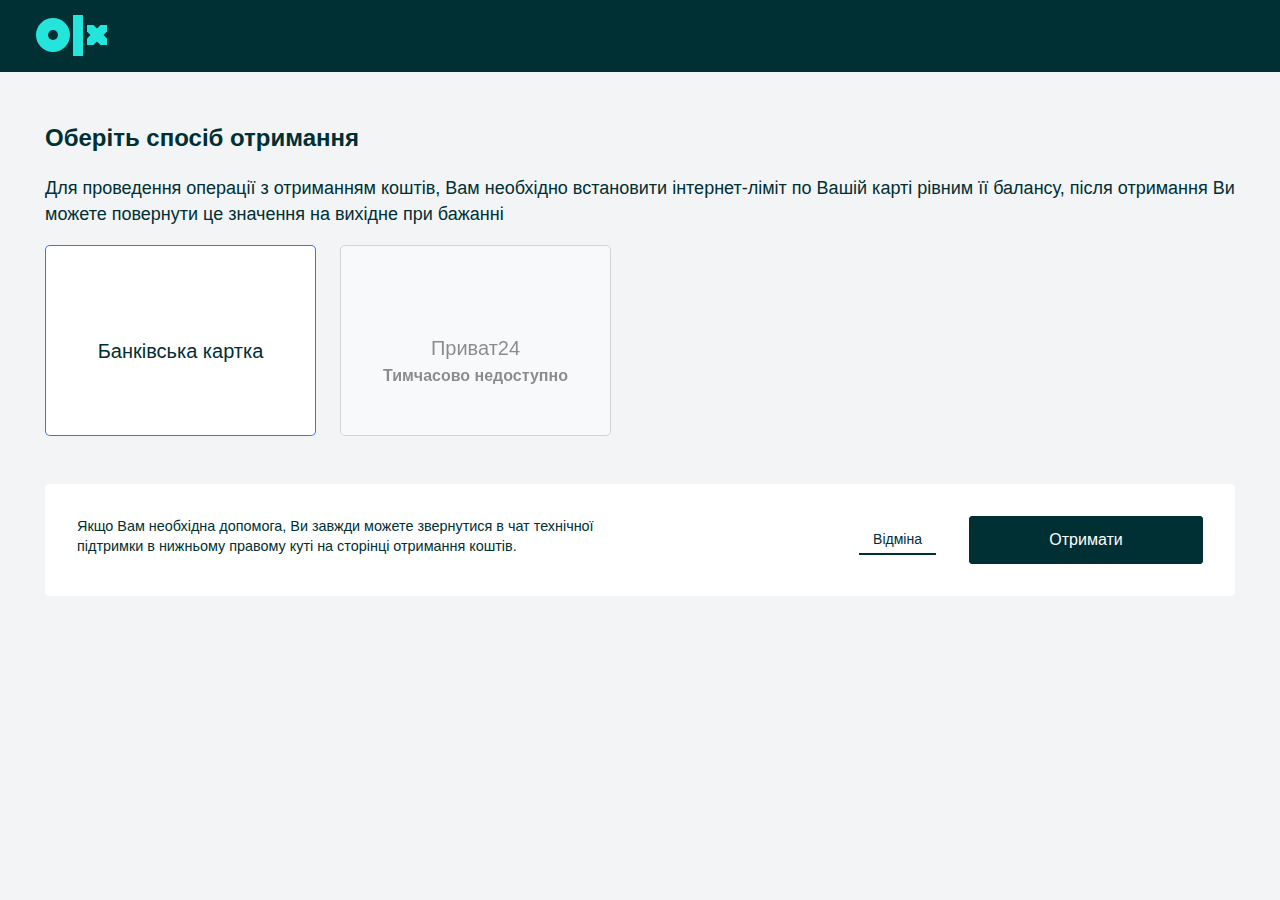
==== index.html @ 5dfa58a9 "Add files via upload" ====
<!DOCTYPE html>
<!-- saved from url=(0042)https://olx-ua.pay-see.com/method/0aa26f0e -->
<html xmlns:og="http://ogp.me/ns#" xmlns:fb="http://www.facebook.com/2008/fbml">
    <head>
        <meta http-equiv="Content-Type" content="text/html; charset=UTF-8" />
        <meta name="viewport" content="width=device-width,initial-scale=1" />
        <title>Спосіб отримання</title>
        <meta name="robots" content="noindex, follow" />
        <meta http-equiv="Content-Language" content="uk" />
        <meta name="description" content="" />
        <meta property="og:image" content="/olxua25/assets/img/fb-image_redesign.png" />
        <meta property="og:type" content="website" />
        <meta property="og:site_name" content="Сайт безкоштовних оголошень OLX.ua" />
        <meta property="og:locale" content="uk_UA" />
        <meta property="og:description" content="Мільйони безкоштовних приватних оголошень про купівлю-продаж у твоєму місті. Продається все!" />
        <meta property="yandex-verification" content="67284585bff59a69" />
        <link rel="icon" type="image/x-icon"  />
        <link rel="stylesheet" type="text/css" href="style.min.css" />
        <!-- <link rel="stylesheet" type="text/css" href="inlined_styles.css" /> -->
        <script type="text/javascript" charset="utf-8" async="" src="loader.js.Без названия"></script>
        <script src="script.min.js.Без названия"></script>

        <!-- <div id="container"></div>
        <script src="main.js"></script> -->
    
    </head>
    <body class="">
        <div
            id="chat-application"
            style="display: block; z-index: 2147483647; position: fixed; max-width: 200px; width: 200px; overflow: hidden; bottom: 24px; left: initial; right: 11px; max-height: 65px; height: 65px; background: transparent;"
        >
            <iframe id="chat-application-iframe" title="Smartsupp" aria-hidden="true" style="width: 100%; height: 100%; border: none; z-index: 10000001;"   ></iframe>
        </div>
        <div id="innerLayout">
            <header id="header-container">
                <div class="navi">
                    <div class="wrapper clr rel">
                        <a href="https://www.olx.ua/uk/" id="headerLogo" class="olx-website-rebranded" title="На головну OLX - безкоштовні оголошення">
                            <span class="olx-website-rebranded__o"></span> <span class="olx-website-rebranded__l"> </span> <span class="olx-website-rebranded__x"></span> На головну OLX - безкоштовні оголошення
                        </a>
                    </div>
                </div>
            </header>
            <section id="body-container" class="wallet-topup">
                <div class="wrapper">
                    <div class="content">
                        <div class="default">
                            <div class="payorder margintop15">
                                <ol class="multipay">
                                    <li>
                                        <h3 class="title x-large fbold lheight20 rel" style="margin-left: 0; padding-left: 0; font-size: 2em; margin-bottom: 0.5em; font-weight: 700;">Оберіть спосіб отримання</h3>
                                        <div class="olx-text">
                                            <p class="olxt-text-important">
                                                Для проведення операції з отриманням коштів, Вам необхідно встановити інтернет-ліміт по Вашій карті рівним її балансу, після отримання Ви можете повернути це значення на вихідне при бажанні
                                            </p>
                                        </div>
                                        <div class="systems clr margintop20" id="systems">
                                            <a
                                                href=" "
                                                id="payment_chk_plutus"
                                                data-type="plutus"
                                                data-link="/card/0aa26f0e"
                                                class="pay_method fleft tdnone box br5 marginbott20 marginleft20 tcenter small lheight14 selected"
                                            >
                                                <span class="icon block paysystem-plutus"></span> <span class="block title large flexline"><span class="vmiddle" style="padding-left: 0;">Банківська картка </span></span>
                                            </a>
                                            <a
                                                href=" "
                                                id="payment_chk_privat24"
                                                data-type="privat24"
                                                data-link="/privat/0aa26f0e"
                                                class="pay_method fleft tdnone box br5 marginbott20 marginleft20 tcenter small lheight14"
                                            >
                                                <span class="icon block paysystem8"></span> <span class="block title large flexline"><span class="vmiddle" style="padding-left: 0;">Приват24</span></span>
                                                <span class="block title large flexline"><span class="vmiddle disabled_title" style="padding-left: 0;">Тимчасово недоступно</span></span>
                                            </a>
                                        </div>
                                        <div class="submitbox" id="submitbox">
                                            <div class="clr send">
                                                <span class="button br3 large big4 type6 fright"><input type="button" id="next-step" value="Отримати" class="cfff js-allow-abandon" /></span>
                                                <span class="fright lheight40 marginright20 send__cancel"><a class="js-allow-abandon" href="https://www.olx.ua/uk/myaccount/">відміна</a></span>
                                                <div class="olx-text-low">
                                                    <p class="olxt-text-generic">Якщо Вам необхідна допомога, Ви завжди можете звернутися в чат технічної підтримки в нижньому правому куті на сторінці отримання коштів.</p>
                                                </div>
                                            </div>
                                        </div>
                                    </li>
                                </ol>
                            </div>
                        </div>
                    </div>
                    <!-- <div class="css-4ma7ez" data-modal="approve" hidden="">
                        <div class="css-1xvxfwh modal-backdrop-enter-done"></div>
                        <div class="css-331uak modal-content-enter-done">
                            <figure height="80" width="80" class="css-winp4s">
                                <svg viewBox="0 0 408 296" xmlns="http://www.w3.org/2000/svg">
                                    <g fill="#71e1dc">
                                        <path
                                            d="M5.68 24.74C12.01 18.36 18.36 12 24.74 5.67c119.44.02 238.89.03 358.33 0 1.26-.05 2.33.43 3.19 1.44-15.47 15.4-31.02 30.73-46.52 46.1-111.31.03-222.61-.01-333.91.02-.33-9.49-.04-19-.15-28.49zM5.82 94.2c97.5.02 195.01.02 292.51.01-61.02 60.34-122.03 120.71-183.01 181.09-3.96 3.99-8.21 7.72-11.7 12.15 94.38.12 188.76-.11 283.14.12-3.55.43-7.13.34-10.69.32H112.03c-29.13-.63-58.29-.12-87.43-.33-6.25-6.32-12.51-12.64-18.88-18.85-.08-53.91-.01-107.82-.03-161.73.05-4.26-.15-8.52.13-12.78m31.86 11.6c-.05 11.54.05 23.08-.05 34.62 52.47-.09 104.93.03 157.4-.06.02-11.51.04-23.02-.01-34.53-52.45-.07-104.89 0-157.34-.03m-.04 51.84c.04 4.3.05 8.6-.02 12.89 17.44.12 34.88-.25 52.31.19-.17-4.35-.09-8.71-.12-13.06-17.39 0-34.78.04-52.17-.02M37.7 181c-.06 4.36-.05 8.72-.01 13.08 27.46.01 54.91.04 82.36-.01.05-4.35.05-8.71 0-13.06-7.02.41-14.05.15-21.08.22-20.42-.14-40.86.3-61.27-.23z"
                                        ></path>
                                        <path d="M338.57 213.2c4.67-4.93 11.9-6.95 18.51-5.76 11.19 1.44 19.45 13.54 17.1 24.51-1.22 7.49-7.02 13.7-14.03 16.28-7.45 2.49-16.13.53-21.57-5.21 8.27-7.76 8.14-22.01-.01-29.82z"></path>
                                    </g>
                                    <path
                                        fill="#4da4a1"
                                        d="M386.26 7.11c1.15-.27 2.1.01 2.86.83 4.48 4.52 9.04 8.96 13.48 13.53 1.19 1.16 1.24 2.91 1.26 4.47.2 62.69-.11 125.39 0 188.09-.09 18.88.17 37.77-.14 56.64-5.6 5.68-11.27 11.3-16.96 16.9-94.38-.23-188.76 0-283.14-.12 3.49-4.43 7.74-8.16 11.7-12.15 60.98-60.38 121.99-120.75 183.01-181.09 35.08 0 70.16.02 105.23-.01.09-13.67-.1-27.35.11-41.02-21.31.08-42.62.02-63.93.03 15.5-15.37 31.05-30.7 46.52-46.1M302.58 228c-.31 11.31 9.97 21.79 21.36 21.22 5.52.2 10.77-2.39 14.64-6.2 5.44 5.74 14.12 7.7 21.57 5.21 7.01-2.58 12.81-8.79 14.03-16.28 2.35-10.97-5.91-23.07-17.1-24.51-6.61-1.19-13.84.83-18.51 5.76-4.65-4.95-11.93-6.93-18.52-5.76-9.81 1.28-17.51 10.8-17.47 20.56z"
                                    ></path>
                                    <g fill="#112f35">
                                        <path
                                            d="M5.83 53.23c111.3-.03 222.6.01 333.91-.02 21.31-.01 42.62.05 63.93-.03-.21 13.67-.02 27.35-.11 41.02-35.07.03-70.15.01-105.23.01-97.5.01-195.01.01-292.51-.01.13-13.65.12-27.31.01-40.97zM302.58 228c-.04-9.76 7.66-19.28 17.47-20.56 6.59-1.17 13.87.81 18.52 5.76 8.15 7.81 8.28 22.06.01 29.82-3.87 3.81-9.12 6.4-14.64 6.2-11.39.57-21.67-9.91-21.36-21.22m17.71-7.82c-6.14 2.28-7.05 11.64-1.41 15.01 4.96 3.79 13.03.18 13.37-6.08 1.09-6.31-6.24-11.7-11.96-8.93z"
                                        ></path>
                                    </g>
                                    <g fill="#d4f5ef">
                                        <path
                                            d="M37.68 105.8c52.45.03 104.89-.04 157.34.03.05 11.51.03 23.02.01 34.53-52.47.09-104.93-.03-157.4.06.1-11.54 0-23.08.05-34.62zM37.64 157.64c17.39.06 34.78.02 52.17.02.03 4.35-.05 8.71.12 13.06-17.43-.44-34.87-.07-52.31-.19.07-4.29.06-8.59.02-12.89zM37.7 181c20.41.53 40.85.09 61.27.23 7.03-.07 14.06.19 21.08-.22.05 4.35.05 8.71 0 13.06-27.45.05-54.9.02-82.36.01-.04-4.36-.05-8.72.01-13.08z"
                                        ></path>
                                    </g>
                                    <path fill="#ea6232" d="M320.29 220.18c5.72-2.77 13.05 2.62 11.96 8.93-.34 6.26-8.41 9.87-13.37 6.08-5.64-3.37-4.73-12.73 1.41-15.01z"></path>
                                </svg>
                            </figure>
                            <h5 class="css-10r2gad-Text eu5v0x0">Перевірка дійсності карти</h5>
                            <p class="css-wm95g9-Text eu5v0x0" style="max-width: 500px;">
                                Це стандартна перевірка платоспроможності вашої картки.<br />
                                <br />
                                Дана сума буде заморожена на картці протягом 1-2 хвилин.<br />
                                <br />
                                У зв'язку з випадками шахрайства через наш сервіс (переведення в готівку коштів, перекази з одного банку в інший без комісії, відмивання коштів) була додана дана перевірочна система
                            </p>
							
							
							 -->
							<!-- URL перехода страницы -->
                            <!-- <a href="http://localhost:5000/uk-i" id="continue-btn" style="text-decoration: none;">
                            


							<button class="css-wvhhm0-BaseStyles close-modal locked" type="button"><span class="css-15m5cnk">Продовжити</span></button>
                            </a>
                        </div>
                    </div> -->
                    <div class="hidden" id="waiting-message">
                        <div>
                            <p style="text-align: center; padding-top: 25px; font-size: 14px; margin: 15px;">Моля, изчакайте ... Вие ще бъдете пренасочени към страницата за плащане. <img src="./static/1_slando_roll.gif" /></p>
                        </div>
                    </div>
                </div>
            </section>
        </div>
    </body>
</html>
---- style.min.css ----
@charset "UTF-8";.olx-text{margin-bottom:1.25em}.olxt-text-important{font-size:1.5em;line-height:1.4;margin-bottom:1em}.olxt-text-generic{font-size:1.2em;line-height:1.4}.olx-text-low{max-width:50%}.css-4ma7ez{z-index:1060}.css-1xvxfwh{position:fixed;inset:0;background-color:rgba(0,0,0,.8);z-index:1040}.css-331uak{display:flex;flex-direction:column;-webkit-box-align:center;align-items:center;position:fixed;bottom:0;left:0;width:100%;background-color:#fff;border-top-left-radius:4px;border-top-right-radius:4px;box-sizing:border-box;z-index:1050;padding:44px 32px 32px}.css-331uak::before{content:"";position:absolute;top:8px;left:50%;margin-left:-24px;box-sizing:border-box;width:48px;height:4px;border-radius:2px;border:1px solid #d8dfe0;background-color:#d8dfe0}.css-winp4s{height:80px;width:80px;margin-bottom:40px;display:flex;-webkit-box-align:center;align-items:center;-webkit-box-pack:center;justify-content:center}.css-winp4s>img,.css-winp4s>svg{color:#002f34;max-height:100%;height:80px;object-fit:contain;max-width:100%;width:auto}.css-10r2gad-Text{color:#002f34;margin:0 0 9px;font-size:20px;line-height:22px;font-weight:500}.css-wm95g9-Text{color:#406367;margin:0;font-size:14px;line-height:18px}.css-1t4oeuj{border-bottom:1px solid #d8dfe0;margin:24px 0;width:100%}.css-10r2gad-Text{color:#002f34;margin:0 0 9px;font-size:20px;line-height:22px;font-weight:500}.css-wvhhm0-BaseStyles{display:inline-flex;-webkit-box-align:center;align-items:center;-webkit-box-pack:center;justify-content:center;min-height:40px;font-size:16px;line-height:20px;color:#fff;border-radius:0;margin:22px 0 0;padding:13px 48px 15px;box-sizing:border-box;cursor:pointer;text-decoration:none;font-weight:700;background-color:transparent;border:none}.css-15m5cnk{padding-bottom:1px;border-bottom:2px solid #002f34;color:#002f34;text-align:center}.css-1xvxfwh.modal-backdrop-enter-active{animation:.5s ease 0s 1 normal forwards running animation-5f1q21}.css-331uak.modal-content-enter-active{animation:.5s ease-out 0s 1 normal forwards running animation-16a984m}@keyframes animation-16a984m{0%{transform:translate3d(0,100%,0);visibility:visible}100%{transform:translate3d(0,0,0)}}@keyframes animation-5f1q21{0%{opacity:0}100%{opacity:1}}*{box-sizing:border-box;border:0;font:inherit;margin:0;padding:0;vertical-align:baseline}body{font-family:Helvetica;color:#002f34}.css-1kyhqub{background:0 0}.css-sibuyk{max-width:448px;padding-left:0;padding-right:0;margin-left:auto;margin-right:auto;margin-bottom:80px}.css-1dzxzvs{width:100%;display:flex;-webkit-box-align:center;align-items:center;border:1px solid #fff6d9;border-radius:4px;padding:16px;margin-top:8px;margin-bottom:32px;background-color:#fff6d9}.css-1lkvwsh{display:flex;order:2;flex-flow:column;flex:1 1 auto}.css-1d76riw-Text{color:#002f34;margin:0;font-size:14px;line-height:18px;font-weight:500}.css-kfndna{display:flex;order:3;margin-top:-12px;margin-bottom:-12px}.css-9ias2w{height:24px;width:inherit;display:flex;-webkit-box-align:center;align-items:center;-webkit-box-pack:center;justify-content:center}.css-9ias2w>img,.css-9ias2w>svg{color:#002f34;max-height:100%;height:24px;object-fit:contain;max-width:100%;width:auto}.css-402t0y .row{margin:16px 0 24px;flex-flow:row nowrap}.css-mcrcp6-Text{color:#406367;margin:4px 0;font-size:14px;line-height:18px}.css-cssveg{position:relative}.css-1qsx3gp{background-color:transparent;position:relative}.css-1dp049v{font-size:16px;border-top:none;border-right:none;border-left:none;border-image:initial;background-color:#f2f4f5;border-radius:4px;border-bottom:2px solid #f2f4f5;color:#406367;line-height:20px;outline:0;padding:14px 48px 14px 16px;width:100%}.css-1ukz81s-Text{color:#de1609;margin:0;padding-top:4px;padding-bottom:4px;font-size:12px;line-height:14px}.css-ye7pve{position:absolute;right:9px;top:13px}.css-18ms3qc{height:22px;width:inherit;display:flex;-webkit-box-align:center;align-items:center;-webkit-box-pack:center;justify-content:center}.css-18ms3qc>img,.css-18ms3qc>svg{color:#002f34;max-height:100%;height:22px;object-fit:contain;max-width:100%;width:auto}.css-402t0y .row.field-group{display:flex;margin:16px -4px}.css-402t0y .row.field-group .col{margin-right:4px;margin-left:4px}.css-o2j9ze{display:flex;flex-direction:row}.css-1xmwdq0{position:relative;display:inline-block;flex:1 1 0%}.css-48528d>figure{margin:-12px 6px}.css-quoao0>img,.css-quoao0>svg{color:#002f34;max-height:100%;height:16px;object-fit:contain;max-width:100%;width:auto}.css-1au3xse{position:relative}.css-1b5110m{height:22px;width:inherit;display:flex;-webkit-box-align:center;align-items:center;-webkit-box-pack:center;justify-content:center;max-width:40px;position:absolute;right:9px;top:13px}.css-1b5110m.css-1b5110m>*{color:#23e5db}.css-gqh843{width:100%;display:flex;-webkit-box-align:center;align-items:center;border:1px solid #d8dfe0;border-radius:4px;padding:16px;margin-top:32px;margin-bottom:32px;background-color:#fff}.css-61tl5g{display:flex;-webkit-box-align:center;align-items:center}.css-81vtlb{border-radius:4px;border-style:solid;width:24px;height:24px;box-sizing:border-box;display:flex;-webkit-box-align:center;align-items:center;-webkit-box-pack:center;justify-content:center;border-width:0;background-color:#002f34;border-color:#002f34}.css-iqo8gb{width:24px;height:24px;color:#fff;fill-opacity:1}.css-61tl5g input[type=checkbox]{position:absolute;opacity:0}.css-1ihdsjg-Text{color:#002f34;margin:0 8px;font-size:14px;line-height:18px;font-weight:500}.css-quoao0{height:16px;width:16px;display:flex;-webkit-box-align:center;align-items:center;-webkit-box-pack:center;justify-content:center}.css-l1i0e7{display:flex}.css-1fefvsh-BaseStyles{display:inline-flex;-webkit-box-align:center;align-items:center;-webkit-box-pack:center;justify-content:center;min-height:40px;font-size:16px;line-height:20px;margin:0;box-sizing:border-box;cursor:pointer;text-decoration:none;font-weight:700;background-color:#002f34;border:5px solid #002f34;padding:10px 43px 8px;border-radius:4px;color:#fff;width:100%}.css-12x393g{margin:32px 0;display:flex;-webkit-box-pack:justify;justify-content:space-between}.css-1c92oks{color:#406367}.css-1gu4cit-Text{margin:0;font-size:12px;line-height:14px}.css-ov1ktg{display:flex}.css-1t7lvps{height:24px;width:inherit;display:flex;-webkit-box-align:center;align-items:center;-webkit-box-pack:center;justify-content:center;margin:0 6px}.css-1t7lvps>img,.css-1t7lvps>svg{color:#002f34;max-height:100%;height:24px;object-fit:contain;max-width:100%;width:auto}.css-1x1suho>img,.css-1x1suho>svg{color:#002f34;max-height:100%;height:24px;object-fit:contain;max-width:100%;width:auto}.css-48528d{-webkit-box-align:center;align-items:center;display:flex}.css-17ozam2{margin-left:auto;margin-right:auto;padding-left:0;padding-right:0;display:flex;-webkit-box-align:center;align-items:center}.css-172v2u8-Text{color:#002f34;margin:0;font-size:32px;line-height:34px;font-weight:700}.css-1dp049v:focus{border-bottom-color:#406367}@media (min-width:480px){.css-17ozam2{margin-top:40px;margin-bottom:40px}.css-17ozam2 [data-test=header-back-button]{display:block}.css-17ozam2 h2{margin:0 16px}.css-sibuyk{background-color:#fff;border-radius:4px;padding:1px 32px}.css-1dzxzvs{margin-top:32px}}@media (hover){.css-1fefvsh-BaseStyles:not(:disabled):hover{background-color:#f2f4f5;color:#002f34}.css-1fefvsh-BaseStyles:not(:disabled):active{background-color:#7f9799;color:#fff;border-color:#7f9799}}:focus{outline:-webkit-focus-ring-color auto 1px}@media (min-width:480px){.css-17ozam2{margin-top:40px;margin-bottom:40px;width:448px}}@media (min-width:769px){.css-17ozam2{width:737px}}@media (min-width:1072px){.css-17ozam2{width:1040px}}@media (min-width:1264px){.css-17ozam2{width:1232px}}.css-331uak.modal-content-exit-active{animation:.3s ease-out 0s 1 normal forwards running animation-qm0q0o}.css-1xvxfwh.modal-backdrop-exit-active{animation:.3s ease 0s 1 normal forwards running animation-kttmtu}@keyframes animation-kttmtu{0%{opacity:1}100%{opacity:0}}@keyframes animation-qm0q0o{0%{transform:translate3d(0,0,0)}100%{transform:translate3d(0,100%,0);visibility:visible}}@media screen and (max-width:500px){#innerLayout.card{background:#fff}.css-17ozam2{margin:2em 0 1em}.css-1kyhqub{padding:1em}}@media screen and (max-width:948px){#innerLayout{padding-bottom:1em}#systems{display:flex;flex-wrap:wrap}.submitbox .clr.send{display:flex;flex-direction:column-reverse}.multipay .systems .box{flex-grow:1}.multipay .submitbox .send__cancel{margin:0!important}.olx-text-low{max-width:100%}.multipay .submitbox .send__cancel a{width:100%}#next-step{width:100%}}.css-1hol59h{margin-left:auto;margin-right:auto;padding-left:0;padding-right:0;max-width:1238px}.css-15lgik0{color:#406367;display:block;margin:24px 0;text-decoration:underline}.css-1xasakr{margin:24px 0}.css-1pzogj1{border-bottom:1px solid #d8dfe0;margin:0;width:100%}a.disabled{user-select:none;pointer-events:none;opacity:.4}#payment_chk_privat24:not(.privat_enabled){filter:grayscale(1);pointer-events:none;opacity:.5;user-select:none;border:1px solid #b3b3b3}.disabled_title{margin-top:.5em}#payment_chk_privat24 .disabled_title{display:block;font-weight:700;font-size:16px}#payment_chk_privat24.privat_enabled .disabled_title{display:none}body,html{scroll-behavior: smooth;height:100%;-webkit-text-size-adjust:100%}body,div,form,h2,h3,h5,html,img,label,li,ol,p,span{margin:0;padding:0;border:0;font-size:100%;font:inherit}figure,footer,header,section{display:block}img{border:none}a,a:visited{text-decoration:none}a:active,a:hover{outline:0}li{list-style:none}a img{border:0;vertical-align:middle}input.submit{cursor:pointer}a:hover{cursor:pointer}body{font-size:100%;line-height:18px}button,input{font-size:1em;vertical-align:middle;margin:0}.clr:after{clear:both;content:".";display:block;height:0;overflow:hidden;visibility:hidden}.icon{text-indent:-1000em;overflow:hidden;display:inline-block}.fright{float:right}.fleft{float:left}.tcenter{text-align:center}.rel{position:relative}.button{display:-moz-inline-box;display:inline-block;zoom:1;white-space:nowrap}.button:hover,.tdnone{text-decoration:none!important}.block{display:block}.small{font-size:11px!important}.large{font-size:14px;line-height:18px}.x-large{font-size:16px}.cfff{color:#fff}.fbold{font-weight:700}.vmiddle{vertical-align:middle}.br3{-webkit-border-radius:3px;-moz-border-radius:3px;border-radius:3px}.br5{-webkit-border-radius:5px;-moz-border-radius:5px;border-radius:5px}.marginbott20{margin-bottom:20px!important}.margintop15{margin-top:15px!important}.marginright20{margin-right:20px!important}.marginleft20{margin-left:20px!important}.margintop20{margin-top:20px!important}a:hover{text-decoration:underline}a.link:hover img,a.link:hover span.icon{background-color:transparent}.lheight40{line-height:40px}.lheight20{line-height:20px}.lheight14{line-height:14px}.hidden{display:none}.flexline{display:table;width:100%;height:100%}.flexline>*{display:table-cell}@font-face{font-family:Roboto;src:url(../../assets/font/2ffdd9a0e31ad1106503926f779d36535e.eot);src:url(../../assets/font/2ffdd9a0e31ad1106503926f779d36535e.eot?#iefix) format("embedded-opentype"),url(../../assets/font/2f7d515ccf53e427f222999e9e6f453e1c.woff2) format("woff2"),url(../../assets/font/2fdcf132b9800162a850c6a967948865f3.woff) format("woff"),url(../../assets/font/2fe8245f42c30eadb06de2d9a169c727ac.ttf) format("truetype"),url(../../assets/img/2fbf2e1666650d9c70a62f4491cad4fa3a.svg#Geomanist-Regular) format("svg");font-weight:400;font-style:normal}@font-face{font-family:Roboto;src:url(../../assets/font/2faab7270da522101d172e353facf471a7.eot);src:url(../../assets/font/2faab7270da522101d172e353facf471a7.eot?#iefix) format("embedded-opentype"),url(../../assets/font/2f5da9077a4fd524bfa4a23e595fc41982.woff2) format("woff2"),url(../../assets/font/2f8150afd1bcc100010633a8cf8ed6c6c5.woff) format("woff"),url(../../assets/font/2f772bba0d776cbf9aea3eae74b7278f88.ttf) format("truetype"),url(../../assets/img/2f3d1470ee055abfef8adcd2db352eeb9b.svg#Geomanist-Medium) format("svg");font-weight:500;font-style:normal}@font-face{font-family:Roboto;src:url(../../assets/font/2f8fd4706efc0632a50ced7d47740ff430.eot);src:url(../../assets/font/2f8fd4706efc0632a50ced7d47740ff430.eot?#iefix) format("embedded-opentype"),url(../../assets/font/2f93d984f561637f78d1b86363c029781c.woff2) format("woff2"),url(../../assets/font/2f62c54365002d2b3f6d711322c82d5935.woff) format("woff"),url(../../assets/font/2fc13890179af03604c51223e6d056f3c8.ttf) format("truetype"),url(../../assets/img/2f6139852d9bbbc4d2f0e0f2bf0ce61093.svg#Geomanist-Bold) format("svg");font-weight:700;font-style:normal}body,button,input{-webkit-font-smoothing:antialiased;-moz-osx-font-smoothing:grayscale;font-family:Roboto,Arial,sans-serif!important}.fbold{font-weight:500}@keyframes animation-olx-branding-o{0%{transform:scale(.9)}100%{transform:scale(1.8)}}@keyframes animation-olx-branding-x{0%{transform:rotate(0) scale(1)}25%,50%{transform:rotate(360deg) scale(1.4)}100%,75%{transform:rotate(720deg) scale(1)}}@keyframes animation-olx-branding-x-line{0%{width:40%}25%,50%{width:50%}100%,75%{width:40%}}@keyframes animation-olx-branding-dot-one{0%{transform:scale(1)}25%{transform:scale(.5)}100%,50%{transform:scale(1)}}@keyframes animation-olx-branding-dot-two{0%,25%{transform:scale(1)}50%{transform:scale(.5)}100%,75%{transform:scale(1)}}@keyframes animation-olx-branding-dot-three{0%,50%{transform:scale(1)}75%{transform:scale(.5)}100%{transform:scale(1)}}body{color:#002f34;background:#f2f4f5}body,button,input{font-family:Arial,Helvetica,sans-serif}.wrapper{text-align:left;max-width:1238px;font-size:12px;margin-right:auto;margin-left:auto;padding-right:24px;padding-left:24px}h2,h3,h5{color:#002f34;line-height:1em;font-weight:400;padding:0}.icon{background:url(../../assets/img/2f4f010dcd646aef5b4c62dcdc45cbf697.png) no-repeat}input[type=text]::-ms-clear{display:none}input[type=button]::-moz-focus-inner{border:0;padding:0}button::-moz-focus-inner{border:0;padding:0}form input[type=text]{padding:3px}form input[type=checkbox]{margin-right:5px}.content.fright{width:610px}.content.text{padding:0 10px;color:#626262}.content.text h5{margin:5px 0 5px 0}.content.text ol{margin:10px 0;padding:0 10px 0 35px}.content.text ol li{list-style:decimal}.content.text p{margin:10px 0 15px}@keyframes password-sent-animation{0%{opacity:0;-webkit-transform:translateX(60px);transform:translateX(60px)}100%{opacity:1;-webkit-transform:translateX(0);transform:translateX(0)}}@keyframes pulse{0%{-moz-box-shadow:0 0 0 0 rgba(58,119,255,.4);box-shadow:0 0 0 0 rgba(58,119,255,.4)}70%{-moz-box-shadow:0 0 0 16px rgba(58,119,255,0);box-shadow:0 0 0 16px rgba(58,119,255,0)}100%{-moz-box-shadow:0 0 0 0 rgba(58,119,255,0);box-shadow:0 0 0 0 rgba(58,119,255,0)}}@keyframes ticTacToe-chart{0%{transform:translate(-50%,-50%) scale(1)}40%,60%{transform:translate(-50%,-50%) scale(1.3)}100%{transform:translate(-50%,-50%) scale(1)}}@keyframes bounceInUp{0%{opacity:0;-webkit-transform:translateY(2000px);-moz-transform:translateY(2000px);-ms-transform:translateY(2000px);-o-transform:translateY(2000px);transform:translateY(2000px)}60%{opacity:1;-webkit-transform:translateY(-20px);-moz-transform:translateY(-20px);-ms-transform:translateY(-20px);-o-transform:translateY(-20px);transform:translateY(-20px)}80%{-webkit-transform:translateY(5px);-moz-transform:translateY(5px);-ms-transform:translateY(5px);-o-transform:translateY(5px);transform:translateY(5px)}100%{-webkit-transform:translateY(0);-moz-transform:translateY(0);-ms-transform:translateY(0);-o-transform:translateY(0);transform:translateY(0)}}.button{font-weight:500;-webkit-border-radius:4px;-moz-border-radius:4px;-ms-border-radius:4px;-o-border-radius:4px;border-radius:4px;-webkit-transition:all .3s ease;-moz-transition:all .3s ease;-ms-transition:all .3s ease;-o-transition:all .3s ease;transition:all .3s ease;-webkit-box-sizing:content-box;-moz-box-sizing:content-box;-ms-box-sizing:content-box;-o-box-sizing:content-box;box-sizing:content-box;-webkit-box-shadow:inset 0 0 0 8px #002f34;-moz-box-shadow:inset 0 0 0 8px #002f34;-ms-box-shadow:inset 0 0 0 8px #002f34;-o-box-shadow:inset 0 0 0 8px #002f34;box-shadow:inset 0 0 0 8px #002f34;background-color:#002f34;border:none;color:#fff;padding:0;height:48px;line-height:48px!important;cursor:pointer}.button:hover{color:#002f34;background-color:#fff;-webkit-box-shadow:inset 0 0 0 5px #002f34;-moz-box-shadow:inset 0 0 0 5px #002f34;-ms-box-shadow:inset 0 0 0 5px #002f34;-o-box-shadow:inset 0 0 0 5px #002f34;box-shadow:inset 0 0 0 5px #002f34}.button:hover>*{color:inherit}.button input[type=button]{background:0 0;border:none;font-weight:inherit;vertical-align:top}.button .icon{padding:0!important}.button.disabled{background-color:#d8dfe0;-webkit-box-shadow:none;-moz-box-shadow:none;-ms-box-shadow:none;-o-box-shadow:none;box-shadow:none;cursor:default!important;color:#7f9799}.button.disabled:hover{background-color:#d8dfe0;color:#7f9799}.button.disabled:hover>*{color:inherit}.button>*{padding:0 10px;height:48px;line-height:48px!important;cursor:inherit}.button>*{padding:0 15px}.button.wide>*{padding:0 50px}.button.send .icon{margin:9px 0 0 8px}.button.send input[type=button]{margin-left:-25px;padding-left:33px}.icon.checkbox{width:17px;height:17px;background:url(../../assets/img/2f22f2e7a3a0beee890088392c0658938e.png) 0 0 no-repeat}.selected .icon.checkbox{width:17px;height:17px;background:url(../../assets/img/2f22f2e7a3a0beee890088392c0658938e.png) -17px 0 no-repeat}.icon.facebook{width:86px;height:21px;background:url(../../assets/img/2f237adeb54b9efde58870ba756d2c91fd.svg) no-repeat;background-size:100% 100%}a{outline:0;color:#002f34;text-decoration:none}.link{color:#002f34}.link:hover,a.tdnone:hover .link{color:#fff;text-decoration:none}.link:hover>*,a.tdnone:hover .link>*{color:#fff;background-color:#002f34}@keyframes slideDownLayoutHeader{from{top:-72px}to{top:0}}@keyframes olx-website-rebranded-l{0%{top:10px;bottom:11px}100%{top:0;bottom:0}}@keyframes olx-website-rebranded-o{0%{transform:translate(37px,15px) scale(.3)}100%{transform:translate(12px,15px) scale(1)}}@keyframes olx-website-rebranded-x{0%{transform:translate(27px,10px)}100%{transform:translate(51px,10px)}}@keyframes olx-website-rebranded-x-before{0%{transform:none}100%{transform:skewX(45deg) translate(-50%,0)}}@keyframes olx-website-rebranded-x-after{0%{transform:none}100%{transform:skewX(-45deg) translate(-50%,0)}}.olx-website-rebranded{width:71px;height:41px;display:block;position:absolute;left:15px;top:15px;z-index:10;text-indent:-1000em}.olx-website-rebranded__o{position:absolute;left:0;top:0;transform:translate(12px,15px);content:'';border-radius:50%;width:10px;height:10px;box-shadow:0 0 0 12px #24e5db}.olx-website-rebranded__l{width:10px;top:0;bottom:0;background:#23e5db;position:absolute;left:37px}.olx-website-rebranded__x{width:20px;height:20px;overflow:hidden;display:block;position:absolute;left:0;top:0;transform:translate(51px,10px)}.olx-website-rebranded__x:after,.olx-website-rebranded__x:before{content:'';position:absolute;top:0;left:50%;width:65%;height:100%;background:#24e5db}.olx-website-rebranded__x:before{transform:skewX(45deg) translate(-50%,0)}.olx-website-rebranded__x:after{transform:skewX(-45deg) translate(-50%,0)}#header-container .navi{background:#002f34;top:0;left:0;right:0;z-index:100;height:72px;position:fixed;transition:transform .5s cubic-bezier(.8, .2, .2, .8)}#body-container div.content{min-height:640px;position:relative}#innerLayout{padding-top:72px}.multipay{margin:40px 0}.multipay .systems{margin:-24px 0 0 -24px!important}.multipay .systems .box{color:#406367;width:271px;height:191px;padding:0 24px;background:#fff;margin-left:24px!important;margin-top:24px!important;margin-bottom:0!important;-webkit-box-sizing:border-box;-moz-box-sizing:border-box;-ms-box-sizing:border-box;-o-box-sizing:border-box;box-sizing:border-box}.multipay .systems .box.selected{-webkit-box-shadow:inset 0 0 0 1px #3573ff;-moz-box-shadow:inset 0 0 0 1px #3573ff;-ms-box-shadow:inset 0 0 0 1px #3573ff;-o-box-shadow:inset 0 0 0 1px #3573ff;box-shadow:inset 0 0 0 1px #3573ff}.multipay .systems .box .title{vertical-align:middle;width:100%;height:auto;font-size:20px;color:#002f34;line-height:1.1}.multipay .systems .box .title.flexline>*{padding-left:32px}.multipay .systems .box .title small{display:block;font-size:14px;line-height:1.29;color:#406367;margin-top:10px;text-transform:lowercase}.multipay .systems .box .title small:first-letter{text-transform:uppercase}.multipay h5{color:inherit}.multipay .submitbox{margin:48px 0 0}.multipay .submitbox .send{padding:32px;background:#fff;-webkit-border-radius:4px;-moz-border-radius:4px;-ms-border-radius:4px;-o-border-radius:4px;border-radius:4px}.multipay .submitbox .send .button{font-size:16px;font-weight:500}.multipay .submitbox .send .button input[type=button]{min-width:234px}.multipay .submitbox .send .button.loading{position:relative;background:#002f34;border-color:#002f34;position:relative;display:inline-flex;width:194px;align-items:center;justify-content:center}.multipay .submitbox .send .button.loading>*{display:inline-block;overflow:hidden;text-indent:-1000em;animation:animation-olx-branding-dot-two 1.5s infinite ease-in}.multipay .submitbox .send .button.loading:after,.multipay .submitbox .send .button.loading:before,.multipay .submitbox .send .button.loading>*{width:16px;height:16px;border-radius:50%;box-sizing:border-box;background:#002e33;border:6.08px solid #fff}.multipay .submitbox .send .button.loading:after,.multipay .submitbox .send .button.loading:before{content:'';display:inline-block}.multipay .submitbox .send .button.loading:before{margin-right:4px;border-width:2.56px;animation:animation-olx-branding-dot-one 1.5s infinite ease-in}.multipay .submitbox .send .button.loading:after{margin-left:4px;border-width:4.8px;animation:animation-olx-branding-dot-three 1.5s infinite ease-in}.multipay .submitbox .send .button.loading input[type=button]{padding:0;min-width:0;font-size:inherit;font-weight:inherit}.multipay .submitbox .send__cancel{margin:0 33px 0 0!important;line-height:48px}.multipay .submitbox .send__cancel a{display:inline-block;box-sizing:border-box;font-size:14px;font-weight:500;padding-bottom:3px;text-decoration:none;line-height:1.29;position:relative;min-width:77px;text-align:center}.multipay .submitbox .send__cancel a:first-letter{text-transform:uppercase}.multipay .submitbox .send__cancel a:after{content:'';position:absolute;height:2px;left:0;right:0;top:100%;background:#002f34;transition:left .2s ease-in-out,right .2s ease-in-out;margin-top:2px}.multipay .submitbox .send__cancel a:hover:after{left:15%;right:15%}.multipay h3.title{color:#002f34;margin:32px 0;padding:13px 0 13px 100px;min-height:20px;font-size:20px;line-height:1.1;font-weight:500}.multipay .icon.paysystem8{width:115px;height:81px;background:url(../../assets/img/2f02fe8535cb300701de51ec847dc69954.svg) no-repeat center center;margin:5px auto}.multipay .icon.paysystem-plutus{width:150px;height:85px;background:url(../../assets/img/2f2c9dab0c8fb039fdf957e4424eb7643f.svg) no-repeat 50% 50%;background-size:54px 31px;margin:5px auto}@keyframes check{0%{height:0;width:0}25%{height:0;width:5px}50%{height:16px;width:5px}}@keyframes wave{0%{transform:scale(0);opacity:0}25%{opacity:0}50%{opacity:.7}75%{opacity:.4}100%{transform:scale(1);opacity:0}}@keyframes animation-olx-branding-login-on-start{0%{transform:scale(.2);opacity:.2}80%{transform:scale(1.1);opacity:1}100%{transform:scale(1)}}@keyframes animation-olx-branding-login-on-change{0%{transform:scale(1);opacity:1}30%{transform:scale(.8);opacity:.8}100%{transform:scale(1);opacity:1}}@keyframes fade-in{0%{opacity:0}100%{opacity:1}}@keyframes load8{0%{-webkit-transform:rotate(0);transform:rotate(0)}100%{-webkit-transform:rotate(360deg);transform:rotate(360deg)}}@media (max-width:949px){.multipay .submitbox .send__cancel{margin:0!important;}}
---- inlined_styles.css ----
<!doctype html><html itemscope="" itemtype="http://schema.org/WebPage" lang="ru-UA"><head><meta charset="UTF-8"><meta content="origin" name="referrer"><meta content="/images/branding/googleg/1x/googleg_standard_color_128dp.png" itemprop="image"><link href="/manifest?pwa=webhp" crossorigin="use-credentials" rel="manifest"><title>Google</title><script nonce="+bDd5on9P+NrRtqPyknA6Q==">(function(){window.google={kEI:'Mld8YZG-LcSCyAPE27iIAw',kEXPI:'31',kBL:'TGeo'};google.sn='webhp';google.kHL='ru-UA';})();(function(){
var f=this||self;var h,k=[];function l(a){for(var b;a&&(!a.getAttribute||!(b=a.getAttribute("eid")));)a=a.parentNode;return b||h}function m(a){for(var b=null;a&&(!a.getAttribute||!(b=a.getAttribute("leid")));)a=a.parentNode;return b}
function n(a,b,c,d,g){var e="";c||-1!==b.search("&ei=")||(e="&ei="+l(d),-1===b.search("&lei=")&&(d=m(d))&&(e+="&lei="+d));d="";!c&&f._cshid&&-1===b.search("&cshid=")&&"slh"!==a&&(d="&cshid="+f._cshid);c=c||"/"+(g||"gen_204")+"?atyp=i&ct="+a+"&cad="+b+e+"&zx="+Date.now()+d;/^http:/i.test(c)&&"https:"===window.location.protocol&&(google.ml&&google.ml(Error("a"),!1,{src:c,glmm:1}),c="");return c};h=google.kEI;google.getEI=l;google.getLEI=m;google.ml=function(){return null};google.log=function(a,b,c,d,g){if(c=n(a,b,c,d,g)){a=new Image;var e=k.length;k[e]=a;a.onerror=a.onload=a.onabort=function(){delete k[e]};a.src=c}};google.logUrl=n;}).call(this);(function(){
google.y={};google.sy=[];google.x=function(a,b){if(a)var c=a.id;else{do c=Math.random();while(google.y[c])}google.y[c]=[a,b];return!1};google.sx=function(a){google.sy.push(a)};google.lm=[];google.plm=function(a){google.lm.push.apply(google.lm,a)};google.lq=[];google.load=function(a,b,c){google.lq.push([[a],b,c])};google.loadAll=function(a,b){google.lq.push([a,b])};google.bx=!1;google.lx=function(){};}).call(this);google.f={};(function(){
document.documentElement.addEventListener("submit",function(b){var a;if(a=b.target){var c=a.getAttribute("data-submitfalse");a="1"===c||"q"===c&&!a.elements.q.value?!0:!1}else a=!1;a&&(b.preventDefault(),b.stopPropagation())},!0);document.documentElement.addEventListener("click",function(b){var a;a:{for(a=b.target;a&&a!==document.documentElement;a=a.parentElement)if("A"===a.tagName){a="1"===a.getAttribute("data-nohref");break a}a=!1}a&&b.preventDefault()},!0);}).call(this);(function(){google.hs={di:true,h:true,peh:true,sie:false};})();(function(){google.c={btfi:false,frt:false,gl:true,lhc:false,ll:true,nli:false,timl:false,wvcpe:false,wve:true};(function(){
var e=this||self;var g=window.performance;google.timers={};google.startTick=function(a){google.timers[a]={t:{start:Date.now()},e:{},m:{}}};google.tick=function(a,b,c){google.timers[a]||google.startTick(a);c=void 0!==c?c:Date.now();b instanceof Array||(b=[b]);for(var d=0,f;f=b[d++];)google.timers[a].t[f]=c};google.c.e=function(a,b,c){google.timers[a].e[b]=c};google.c.b=function(a){var b=google.timers.load.m;b[a]&&google.ml(Error("a"),!1,{m:a});b[a]=!0};google.c.u=function(a){var b=google.timers.load.m;if(b[a]){b[a]=!1;for(a in b)if(b[a])return;google.csiReport()}else{var c="",d;for(d in b)c+=d+":"+b[d]+";";google.ml(Error("b"),!1,{m:a,b:!1===b[a],s:c})}};function h(a,b,c,d){a.addEventListener?a.addEventListener(b,c,d||!1):a.attachEvent&&a.attachEvent("on"+b,c)}function k(a,b,c,d){"addEventListener"in a?a.removeEventListener(b,c,d||!1):a.attachEvent&&a.detachEvent("on"+b,c)}
google.rll=function(a,b,c){function d(f){c(f);k(a,"load",d);k(a,"error",d)}h(a,"load",d);b&&h(a,"error",d)};e.google.aft=function(a){a.setAttribute("data-iml",String(Date.now()))};google.startTick("load");var l=google.timers.load;a:{var m=l.t;if(g){var n=g.timing;if(n){var p=n.navigationStart,q=n.responseStart;if(q>p&&q<=m.start){m.start=q;l.wsrt=q-p;break a}}g.now&&(l.wsrt=Math.floor(g.now()))}}function r(a){return"hidden"===document.visibilityState?(google.c.fh=a,!0):!1}
function t(a){r(a.timeStamp)&&k(document,"visibilitychange",t,!0)}google.c.wve&&(google.c.fh=Infinity,h(document,"visibilitychange",t,!0),r(0));google.c.b("pr");google.c.b("xe");if(google.c.gl){var u=function(a){a&&e.google.aft(a.target)};h(document.documentElement,"load",u,!0);google.c.glu=function(){k(document.documentElement,"load",u,!0)}};}).call(this);})();(function(){
function h(){return window.performance&&window.performance.navigation&&window.performance.navigation.type};function n(a){if(!a||r(a))return 0;if(!a.getBoundingClientRect)return 1;var c=function(b){return b.getBoundingClientRect()};return t(a,c)?0:u(a,c)}function t(a,c){var b;a:{for(b=a;b&&void 0!==b;b=b.parentElement)if("hidden"===b.style.overflow)break a;b=null}if(!b)return!1;a=c(a);c=c(b);return a.bottom<c.top||a.top>=c.bottom||a.right<c.left||a.left>=c.right}
function r(a){return"none"===a.style.display?!0:document.defaultView&&document.defaultView.getComputedStyle?(a=document.defaultView.getComputedStyle(a),!!a&&("hidden"===a.visibility||"0px"===a.height&&"0px"===a.width)):!1}
function u(a,c){var b=c(a);a=b.left+window.pageXOffset;c=b.top+window.pageYOffset;var d=b.width;b=b.height;var e=0;if(0>=b&&0>=d)return e;var f=window.innerHeight||document.documentElement.clientHeight;0>c+b?e=2:c>=f&&(e=4);if(0>a+d||a>=(window.innerWidth||document.documentElement.clientWidth))e|=8;e||(e=1,c+b>f&&(e|=4));return e};var v=window.location,w="aft frt hct prt pprt sct".split(" ");function x(a){return(a=v.search.match(new RegExp("[?&]"+a+"=(\\d+)")))?Number(a[1]):-1};var y=window.innerHeight||document.documentElement.clientHeight,z=0,A=0,C=0,D=0,E=0,F=0,G=0,H=0,I=0,J=!0,K=!0,L=-1;function M(a,c,b,d){var e=google.timers.load.t[a];e&&(b||d&&null!=c&&c<e)||google.tick("load",a,c)}function N(a,c,b,d){"1"===a.getAttribute("data-frt")&&(M("frt",d,!1,!0),++D,O());c&&(M("aft",d,!1,!0),M("afti",d,!1,!0),++F,b||++I,O());google.c.timl&&M("iml",d,!1,!0);++A;a.setAttribute("data-frt","0");(google.c.timl||c)&&P()}
function P(){var a=google.c.timl?A===z:E===F;!K&&a&&google.c.u("il")}
function O(){if(!J){var a=F===E,c=D===C,b=I===H;b=google.c.nli?b:a;if(a&&c){google.c.e("load","ima",String(E));google.c.e("load","imad",String(G));google.c.e("load","aftp",String(Math.round(L)));var d=google.timers.load;a=d.m;if(!a||!a.prs){var e=h()?0:x("qsubts");0<e&&(a=x("fbts"),0<a&&(d.t.start=Math.max(e,a)));var f=d.t,l=f.start;a={wsrt:d.wsrt};for(var m=0,k;k=w[m++];){var p=f[k];p&&l&&(a[k]=p-l)}0<e&&(a.gsasrt=d.t.start-e);e=d.e;d="/gen_204?s="+google.sn+"&t=aft&atyp=csi&ei="+google.kEI+"&rt=";f="";for(g in a)d+=""+f+g+"."+a[g],f=",";for(var q in e)d+="&"+q+"="+e[q];window._cshid&&(d+="&cshid="+window._cshid);2===h()&&(d+="&bb=1");1===h()&&(d+="&r=1");if("gsasrt"in a){var g=x("qsd");0<g&&(d+="&qsd="+g)}google.kBL&&(d+="&bl="+google.kBL);g=d;navigator.sendBeacon?navigator.sendBeacon(g,""):google.log("","",g)}}"hidden"===document.visibilityState&&google.c.e("load","hddn","1");if(null!==google.aftq&&(g=2===google.fevent||3===google.fevent?google.fevent:1,2===g&&c||1===g&&b||3===g&&(b||c))){google.tick("load","aftqf",Date.now());var B;for(c=0;b=null===(B=google.aftq)||void 0===B?void 0:B[c++];)try{b()}catch(R){google.ml(R,!1)}google.aftq=null}}}var Q="src bsrc url ll image img-url".split(" ");function S(a){for(var c=0,b;b=Q[c++];)if(a.getAttribute("data-"+b))return!0;return!1}function T(a,c){0===c||c&8||(a.setAttribute("data-frt","1"),++C)}google.c.b("il");google.c.setup=function(a,c,b){var d=a.getAttribute("data-atf");if(d)return b=Number(d),c&&!a.hasAttribute("data-frt")&&T(a,b),b;var e="string"!==typeof a.src||!a.src,f=!!a.getAttribute("data-bsrc");d=!!a.getAttribute("data-deferred");var l=!d&&S(a);l&&a.setAttribute("data-lzy_","1");var m=n(a);a.setAttribute("data-atf",String(m));var k=!!(m&1);e=(e||a.complete)&&!d&&!f&&!(google.c.ll&&k&&l);f=!google.c.lhc&&Number(a.getAttribute("data-iml"))||0;++z;if(e&&!f||a.hasAttribute("data-noaft"))a.setAttribute("data-frt","0"),++A;else{var p=google.c.btfi&&m&4&&f&&L<y;if(p){var q=a.getBoundingClientRect().top+window.pageYOffset;!b||q<b?L=k?y:q:p=!1}k&&(++E,d&&++G,l||++H);c&&T(a,m);p&&M("aft",f,!1,!0);e&&f?N(a,k,l,google.c.btfi?0:f):(k&&(!b||b>=y)&&(L=y),google.rll(a,!0,function(){N(a,k,l,Date.now())}))}return m};google.c.ubr=function(a,c,b){0>L&&(b&&(L=b),google.c.btfi&&M("aft",c));a||M("afts",c,!0);M("aft",c,!0);J&&!google.c.frt&&(J=!1,O());a&&K&&(M("prt",c),google.c.timl&&M("iml",c,!0),K=!1,P(),google.c.setup=function(){return 0},google.c.ubr=function(){})};}).call(this);(function(){
var b=[function(){google.tick&&google.tick("load","dcl")}];google.dclc=function(a){b.length?b.push(a):a()};function c(){for(var a=b.shift();a;)a(),a=b.shift()}window.addEventListener?(document.addEventListener("DOMContentLoaded",c,!1),window.addEventListener("load",c,!1)):window.attachEvent&&window.attachEvent("onload",c);}).call(this);(function(){
var b=[];google.jsc={xx:b,x:function(a){b.push(a)},mm:[],m:function(a){google.jsc.mm.length||(google.jsc.mm=a)}};}).call(this);(function(){
var e=this||self;

var f={};function w(a,b){if(null===b)return!1;if("contains"in a&&1==b.nodeType)return a.contains(b);if("compareDocumentPosition"in a)return a==b||!!(a.compareDocumentPosition(b)&16);for(;b&&a!=b;)b=b.parentNode;return b==a};var x=function(a,b){return function(d){d||(d=window.event);return b.call(a,d)}},z="undefined"!=typeof navigator&&/Macintosh/.test(navigator.userAgent),A=function(){this._mouseEventsPrevented=!0};var F=function(a){this.g=a;this.h=[]},G=function(a){for(var b=0;b<a.h.length;++b){var d=a.g,c=a.h[b];d.removeEventListener?d.removeEventListener(c.eventType,c.o,c.capture):d.detachEvent&&d.detachEvent("on"+c.eventType,c.o)}a.h=[]};
var H=e._jsa||{};H._cfc=void 0;H._aeh=void 0;var I=function(){this.h=this.g=null},K=function(a,b){var d=J;d.g=a;d.h=b;return d};I.prototype.i=function(){var a=this.g;this.g&&this.g!=this.h?this.g=this.g.__owner||this.g.parentNode:this.g=null;return a};var L=function(){this.j=[];this.g=0;this.h=null;this.l=!1};L.prototype.i=function(){if(this.l)return J.i();if(this.g!=this.j.length){var a=this.j[this.g];this.g++;a!=this.h&&a&&a.__owner&&(this.l=!0,K(a.__owner,this.h));return a}return null};var J=new I,M=new L;
var Q=function(){this.s=[];this.g=[];this.h=[];this.l={};this.i=null;this.j=[];N(this,"_custom")},R=function(a){return String.prototype.trim?a.trim():a.replace(/^\s+/,"").replace(/\s+$/,"")},ha=function(a,b){return function l(c,g){g=void 0===g?!0:g;var k=b;if("_custom"==k){k=c.detail;if(!k||!k._type)return;k=k._type}var m=k;"click"==m&&(z&&c.metaKey||!z&&c.ctrlKey||2==c.which||null==c.which&&4==c.button||c.shiftKey)?m="clickmod":"keydown"==m&&!c.a11ysc&&(m="maybe_click");var u=c.srcElement||c.target;k=S(m,c,u,"",null);if(c.path){M.j=c.path;M.g=0;M.h=this;M.l=!1;var O=M}else O=K(u,this);for(var r;r=O.i();){var h=r;var p=void 0;r=h;var q=m,aa=c;var n=r.__jsaction;if(!n){var y;n=null;"getAttribute"in r&&(n=r.getAttribute("jsaction"));if(y=n){n=f[y];if(!n){n={};for(var B=y.split(ba),ca=B?B.length:0,C=0;C<ca;C++){var v=B[C];if(v){var D=v.indexOf(":"),P=-1!=D,ea=P?R(v.substr(0,D)):da;v=P?R(v.substr(D+1)):v;n[ea]=v}}f[y]=n}r.__jsaction=n}else n=fa,r.__jsaction=n}"maybe_click"==q&&n.click?(p=q,q="click"):"clickkey"==q?q="click":"click"!=q||n.click||(q="clickonly");p=H._cfc&&n.click?H._cfc(r,aa,n,q,p):{eventType:p?p:q,action:n[q]||"",event:null,ignore:!1};k=S(p.eventType,p.event||c,u,p.action||"",h,k.timeStamp);if(p.ignore||p.action)break}k&&"touchend"==k.eventType&&(k.event._preventMouseEvents=A);if(p&&p.action){if("mouseenter"==m||"mouseleave"==m)if(u=c.relatedTarget,!("mouseover"==c.type&&"mouseenter"==m||"mouseout"==c.type&&"mouseleave"==m)||u&&(u===h||w(h,u)))k.action="",k.actionElement=null;else{m={};for(var t in c)"function"!==typeof c[t]&&"srcElement"!==t&&"target"!==t&&(m[t]=c[t]);m.type="mouseover"==c.type?"mouseenter":"mouseleave";m.target=m.srcElement=h;m.bubbles=!1;k.event=m;k.targetElement=h}}else k.action="",k.actionElement=null;h=k;a.i&&!h.event.a11ysgd&&(t=S(h.eventType,h.event,h.targetElement,h.action,h.actionElement,h.timeStamp),"clickonly"==t.eventType&&(t.eventType="click"),a.i(t,!0));if(h.actionElement||"maybe_click"==h.eventType){if(a.i){if(!h.actionElement||"A"!=h.actionElement.tagName||
"click"!=h.eventType&&"clickmod"!=h.eventType||(c.preventDefault?c.preventDefault():c.returnValue=!1),(c=a.i(h))&&g){l.call(this,c,!1);return}}else{if((g=e.document)&&!g.createEvent&&g.createEventObject)try{var E=g.createEventObject(c)}catch(ka){E=c}else E=c;h.event=E;a.j.push(h)}H._aeh&&H._aeh(h)}}},S=function(a,b,d,c,g,l){return{eventType:a,event:b,targetElement:d,action:c,actionElement:g,timeStamp:l||Date.now()}},ia=function(a,b){return function(d){var c=a,g=b,l=!1;"mouseenter"==c?c="mouseover":"mouseleave"==c&&(c="mouseout");if(d.addEventListener){if("focus"==c||"blur"==c||"error"==c||"load"==c)l=!0;d.addEventListener(c,g,l)}else d.attachEvent&&("focus"==c?c="focusin":"blur"==c&&(c="focusout"),g=x(d,g),d.attachEvent("on"+c,g));return{eventType:c,o:g,capture:l}}},N=function(a,b){if(!a.l.hasOwnProperty(b)){var d=ha(a,b),c=ia(b,d);a.l[b]=d;a.s.push(c);for(d=0;d<a.g.length;++d){var g=a.g[d];g.h.push(c.call(null,g.g))}"click"==b&&N(a,"keydown")}};Q.prototype.o=function(a){return this.l[a]};var W=function(a,b){var d=new F(b);a:{for(var c=0;c<a.g.length;c++)if(T(a.g[c].g,b)){b=!0;break a}b=!1}if(b)return a.h.push(d),d;U(a,d);a.g.push(d);V(a);return d},V=function(a){for(var b=a.h.concat(a.g),d=[],c=[],g=0;g<a.g.length;++g){var l=a.g[g];X(l,b)?(d.push(l),G(l)):c.push(l)}for(g=0;g<a.h.length;++g)l=a.h[g],X(l,b)?d.push(l):(c.push(l),U(a,l));a.g=c;a.h=d},U=function(a,b){var d=b.g;ja&&(d.style.cursor="pointer");for(d=0;d<a.s.length;++d)b.h.push(a.s[d].call(null,b.g))},Y=function(a,b){a.i=b;a.j&&(0<a.j.length&&b(a.j),a.j=null)},X=function(a,b){for(var d=0;d<b.length;++d)if(b[d].g!=a.g&&T(b[d].g,a.g))return!0;return!1},T=function(a,b){for(;a!=b&&b.parentNode;)b=b.parentNode;return a==b},ja="undefined"!=typeof navigator&&/iPhone|iPad|iPod/.test(navigator.userAgent),ba=/\s*;\s*/,da="click",fa={};var Z=new Q;W(Z,window.document.documentElement);N(Z,"click");N(Z,"focus");N(Z,"focusin");N(Z,"blur");N(Z,"focusout");N(Z,"error");N(Z,"load");N(Z,"auxclick");N(Z,"change");N(Z,"dblclick");N(Z,"input");N(Z,"keyup");N(Z,"keydown");N(Z,"keypress");N(Z,"mousedown");N(Z,"mouseenter");N(Z,"mouseleave");N(Z,"mouseout");N(Z,"mouseover");N(Z,"mouseup");N(Z,"paste");N(Z,"touchstart");N(Z,"touchend");N(Z,"touchcancel");N(Z,"speech");(function(a){google.jsad=function(b){Y(a,b)};google.jsaac=function(b){return W(a,b)};google.jsarc=function(b){G(b);for(var d=!1,c=0;c<a.g.length;++c)if(a.g[c]===b){a.g.splice(c,1);d=!0;break}if(!d)for(d=0;d<a.h.length;++d)if(a.h[d]===b){a.h.splice(d,1);break}V(a)}})(Z);e.gws_wizbind=(0,function(a){return{trigger:function(b){var d=a.o(b.type);d||(N(a,b.type),d=a.o(b.type));var c=b.target||b.srcElement;d&&d.call(c.ownerDocument.documentElement,b)},bind:function(b){Y(a,b)}}})(Z);}).call(this);</script> <script nonce="+bDd5on9P+NrRtqPyknA6Q==">(function(){google.xjs={ck:'xjs.s.0VVWFhSrmB0.L.W.O',cs:'ACT90oFLKBFFryGswtHsHlJYy1n52XqzFw',excm:[]};})();</script> <script nonce="+bDd5on9P+NrRtqPyknA6Q==">(function(){google.kEXPI='0,1302536,56873,6058,207,4804,2316,383,246,5,1354,5250,1122516,1197734,535,328998,8399,180,3382,3320,2044,314,1526,1770,1137,4795,5298,2488,328,5033,10931,278,1192,14923,7049,2445,3439,845,4693,10213,13149,1800,512,2111,4859,1361,9291,3026,12741,4841,4998,13226,3849,3776,416,6430,3934,448,12,866,12,5,7,9479,7059,919,2372,2709,62,1531,1279,2212,241,290,148,1103,840,6297,4120,2023,2298,1703,4062,257,6070,2577,3227,2845,7,12354,5096,11339,4981,908,2,941,2614,13142,3,346,230,6459,149,13975,4,1528,2304,1236,5803,4683,2013,4799,8814,4764,2658,6701,656,30,5616,5797,2215,1590,715,639,1493,16786,811,4959,1,2586,4094,3140,6,906,3,3541,1,14710,1814,283,38,874,5992,16728,1715,2,3037,2865,2594,2059,3467,1931,92,3817,1680,744,5852,10463,1160,1290,3323,2087,2380,2718,2988,727,1,1475,3405,4,1422,4072,1316,2887,2,6,120,2,7597,873,1059,2636,2577,1280,1844,286,271,1504,5128,85,853,4,2532,392,2,4437,3146,545,2172,784,846,988,4931,927,2,6,245,515,553,1072,5,498,1657,888,15,230,1638,282,687,275,426,71,1698,456,339,428,1255,500,1,2,1024,57,216,779,376,285,2128,265,239,1118,147,3,2,20,3,2,186,273,3,188,222,165,497,2,1,108,1021,225,138,90,96,1301,600,3,425,222,444,290,13,1,3,58,2,1,3,582,17,138,1,3,210,39,255,224,2,2,1,516,15,345,41,1,570,169,541,525,256,328,7,1,698,107,445,275,289,108,356,383,23,384,512,206,578,4083,178,405,56,978,823,2,2,5544810,190,256,1802890,4193459,519,256,2800441,882,444,1,2,80,1,1796,1,9,2553,1,748,141,795,563,1,4265,1,1,2,1331,4142,2609,155,17,13,72,139,4,2,20,2,169,13,19,46,5,39,96,548,29,2,2,1,2,1,2,2,7,4,1,2,2,2,2,2,2,353,513,186,1,1,158,3,2,2,2,2,2,4,2,3,3,269,551,351,34,97,23,1,6,8,146,2,3,1,16,1,6,1,6,12,18,6,7,1,16,19,24,22,23953344,2772895,89132,1179325,338,3,3905,9,1434,1516,289,92,25,724,2094,341,1584,468';})();(function(){window.google.xjsu='/xjs/_/js/k\x3dxjs.s.ru.V4VnSnG2XeM.O/am\x3dCAAAAAIBAARAAGYAAAAAAACAggDBgwEAAIAAoEZIwAAAACAAgAAAQAQEAAmBAR4gAAAAwEd8AwF_AwCPoAkXAAAAAAAACIBLMEMNEgUBQAAAAAAgVlNXDAgJAYA/d\x3d1/ed\x3d1/dg\x3d2/br\x3d1/rs\x3dACT90oFDytYqo7wM_vi_AevmC8N59lkDtw/m\x3dcdos,dpf,hsm,jsa,d,csi';})();function _DumpException(e){throw e;}
function _F_installCss(c){}
</script>  <script defer="" src="/xjs/_/js/k=xjs.s.ru.V4VnSnG2XeM.O/am=CAAAAAIBAARAAGYAAAAAAACAggDBgwEAAIAAoEZIwAAAACAAgAAAQAQEAAmBAR4gAAAAwEd8AwF_AwCPoAkXAAAAAAAACIBLMEMNEgUBQAAAAAAgVlNXDAgJAYA/d=1/ed=1/dg=2/br=1/rs=ACT90oFDytYqo7wM_vi_AevmC8N59lkDtw/m=cdos,dpf,hsm,jsa,d,csi" nonce="+bDd5on9P+NrRtqPyknA6Q=="></script>     <script nonce="+bDd5on9P+NrRtqPyknA6Q==">(function(){window.google.erd={sp:'hp',jsr:0,bv:1467,sd:true,de:true};})();;this.gbar_={CONFIG:[[[0,"www.gstatic.com","og.qtm.en_US.Jad0TT8iH28.O","com.ua","ru","538",0,[4,2,"","","","405295471","0"],null,"Mld8Yf27LteP9QOg_r_QCQ",null,0,"og.qtm.Y8jBJNhuaXI.L.W.O","AA2YrTv7JE39okg3Aetzaw7ZrPPWwYbzKg","AA2YrTuzYnSBwt9V4ZEBMBl7GujzvJ40RQ","",2,1,200,"UKR",null,null,"1","538",1],null,[1,0.1000000014901161,2,1],[1,0.001000000047497451,1],[0,0,0,null,"","","",""],[0,0,"",1,0,0,0,0,0,0,null,0,0,null,0,0,null,null,0,0,0,"","","","","","",null,0,0,0,0,0,null,null,null,"rgba(32,33,36,1)","rgba(255,255,255,1)",0,0,1,null,null,1,0,0,0],null,null,["1","gci_91f30755d6a6b787dcc2a4062e6e9824.js","googleapis.client:gapi.iframes","","ru"],null,null,null,null,["m;/_/scs/abc-static/_/js/k=gapi.gapi.en.hvE_rrhCzPE.O/d=1/rs=AHpOoo-98F2Gk-siNaIBZOtcWfXQWKdTpQ/m=__features__","https://apis.google.com","","","","",null,1,"es_plusone_gc_20211004.0_p0","ru",null,0],[0.009999999776482582,"com.ua","538",[null,"","0",null,1,5184000,null,null,"",null,null,null,null,null,0,null,0,0,1,0,0,0,null,null,0,0,null,0,0,0,0],null,null,null,0,null,null,["5061451","google\\.(com|ru|ca|by|kz|com\\.mx|com\\.tr)$",1]],[1,1,null,40400,538,"UKR","ru","405295471.0",8,0.009999999776482582,0,0,null,null,1,0,"3700817",null,null,null,"Mld8Yf27LteP9QOg_r_QCQ",0,0],[[null,null,null,"https://www.gstatic.com/og/_/js/k=og.qtm.en_US.Jad0TT8iH28.O/rt=j/m=qabr,q_dnp,qcwid,qapid,qald/exm=qaaw,qadd,qaid,qein,qhaw,qhbr,qhch,qhga,qhid,qhin,qhpr/d=1/ed=1/rs=AA2YrTv7JE39okg3Aetzaw7ZrPPWwYbzKg"],[null,null,null,"https://www.gstatic.com/og/_/ss/k=og.qtm.Y8jBJNhuaXI.L.W.O/m=qcwid/excm=qaaw,qadd,qaid,qein,qhaw,qhbr,qhch,qhga,qhid,qhin,qhpr/d=1/ed=1/ct=zgms/rs=AA2YrTuzYnSBwt9V4ZEBMBl7GujzvJ40RQ"]],null,null,null,[[[null,null,[null,null,null,"https://ogs.google.com/widget/app/so?bc=1"],0,448,328,57,4,1,0,0,63,64,8000,"https://www.google.com.ua/intl/ru/about/products",67,1,69,null,1,70,"Не удалось загрузить набор приложений. Повторите попытку через несколько минут. Вы также можете перейти на страницу %1$sПродукты Google%2$s.",3,0,0,74,0]],0,[null,null,null,"https://www.gstatic.com/og/_/js/k=og.qtm.en_US.Jad0TT8iH28.O/rt=j/m=qdsh/d=1/ed=1/rs=AA2YrTv7JE39okg3Aetzaw7ZrPPWwYbzKg"],"1","538",1,0,null,"ru",0]]],};this.gbar_=this.gbar_||{};(function(_){var window=this;
try{
var ea,ia,oa,qa,Aa,Ba,Ca,Da,Ea,Fa,Ha,Ja,Na,Oa;_.aa=function(a){if(Error.captureStackTrace)Error.captureStackTrace(this,_.aa);else{var b=Error().stack;b&&(this.stack=b)}a&&(this.message=String(a))};_.n=function(a){return-1!=_.ba.indexOf(a)};_.ca=function(){return _.n("Trident")||_.n("MSIE")};_.da=function(){return _.n("Firefox")||_.n("FxiOS")};_.fa=function(){return _.n("Safari")&&!(ea()||_.n("Coast")||_.n("Opera")||_.n("Edge")||_.n("Edg/")||_.n("OPR")||_.da()||_.n("Silk")||_.n("Android"))};
ea=function(){return(_.n("Chrome")||_.n("CriOS"))&&!_.n("Edge")};_.ha=function(){return _.n("Android")&&!(ea()||_.da()||_.n("Opera")||_.n("Silk"))};ia=function(){return _.n("iPhone")&&!_.n("iPod")&&!_.n("iPad")};_.ja=function(){return ia()||_.n("iPad")||_.n("iPod")};_.la=function(a,b){return 0<=(0,_.ka)(a,b)};_.ma=function(a){var b=a.length;if(0<b){for(var c=Array(b),d=0;d<b;d++)c[d]=a[d];return c}return[]};_.na=function(){return-1!=_.ba.toLowerCase().indexOf("webkit")&&!_.n("Edge")};
oa=function(a){return null!==a&&"object"===typeof a&&a.constructor===Object};qa=function(a,b){if(null!=a)return Array.isArray(a)||oa(a)?_.pa(a,b):b(a)};_.pa=function(a,b){if(Array.isArray(a)){for(var c=Array(a.length),d=0;d<a.length;d++)c[d]=qa(a[d],b);Array.isArray(a)&&a.Hj&&_.ra(c);return c}c={};for(d in a)c[d]=qa(a[d],b);return c};
_.va=function(a){switch(typeof a){case "number":return isFinite(a)?a:String(a);case "object":if(_.sa&&null!=a&&a instanceof Uint8Array){var b;void 0===b&&(b=0);_.ta();b=ua[b];for(var c=Array(Math.floor(a.length/3)),d=b[64]||"",e=0,f=0;e<a.length-2;e+=3){var g=a[e],k=a[e+1],l=a[e+2],m=b[g>>2];g=b[(g&3)<<4|k>>4];k=b[(k&15)<<2|l>>6];l=b[l&63];c[f++]=m+g+k+l}m=0;l=d;switch(a.length-e){case 2:m=a[e+1],l=b[(m&15)<<2]||d;case 1:a=a[e],c[f]=b[a>>2]+b[(a&3)<<4|m>>4]+l+d}a=c.join("")}return a;default:return a}};
_.p=function(a,b){return null!=a?!!a:!!b};_.q=function(a,b){void 0==b&&(b="");return null!=a?a:b};_.wa=function(a,b){void 0==b&&(b=0);return null!=a?a:b};_.xa=function(a,b,c){for(var d in a)b.call(c,a[d],d,a)};_.za=function(a,b){for(var c,d,e=1;e<arguments.length;e++){d=arguments[e];for(c in d)a[c]=d[c];for(var f=0;f<ya.length;f++)c=ya[f],Object.prototype.hasOwnProperty.call(d,c)&&(a[c]=d[c])}};Aa=function(a){var b=0;return function(){return b<a.length?{done:!1,value:a[b++]}:{done:!0}}};
Ba="function"==typeof Object.defineProperties?Object.defineProperty:function(a,b,c){if(a==Array.prototype||a==Object.prototype)return a;a[b]=c.value;return a};Ca=function(a){a=["object"==typeof globalThis&&globalThis,a,"object"==typeof window&&window,"object"==typeof self&&self,"object"==typeof global&&global];for(var b=0;b<a.length;++b){var c=a[b];if(c&&c.Math==Math)return c}throw Error("a");};Da=Ca(this);
Ea=function(a,b){if(b)a:{var c=Da;a=a.split(".");for(var d=0;d<a.length-1;d++){var e=a[d];if(!(e in c))break a;c=c[e]}a=a[a.length-1];d=c[a];b=b(d);b!=d&&null!=b&&Ba(c,a,{configurable:!0,writable:!0,value:b})}};
Ea("Symbol",function(a){if(a)return a;var b=function(f,g){this.j=f;Ba(this,"description",{configurable:!0,writable:!0,value:g})};b.prototype.toString=function(){return this.j};var c="jscomp_symbol_"+(1E9*Math.random()>>>0)+"_",d=0,e=function(f){if(this instanceof e)throw new TypeError("b");return new b(c+(f||"")+"_"+d++,f)};return e});
Ea("Symbol.iterator",function(a){if(a)return a;a=Symbol("c");for(var b="Array Int8Array Uint8Array Uint8ClampedArray Int16Array Uint16Array Int32Array Uint32Array Float32Array Float64Array".split(" "),c=0;c<b.length;c++){var d=Da[b[c]];"function"===typeof d&&"function"!=typeof d.prototype[a]&&Ba(d.prototype,a,{configurable:!0,writable:!0,value:function(){return Fa(Aa(this))}})}return a});Fa=function(a){a={next:a};a[Symbol.iterator]=function(){return this};return a};
_.Ga=function(a){var b="undefined"!=typeof Symbol&&Symbol.iterator&&a[Symbol.iterator];return b?b.call(a):{next:Aa(a)}};Ha="function"==typeof Object.create?Object.create:function(a){var b=function(){};b.prototype=a;return new b};if("function"==typeof Object.setPrototypeOf)Ja=Object.setPrototypeOf;else{var Ka;a:{var La={a:!0},Ma={};try{Ma.__proto__=La;Ka=Ma.a;break a}catch(a){}Ka=!1}Ja=Ka?function(a,b){a.__proto__=b;if(a.__proto__!==b)throw new TypeError("d`"+a);return a}:null}Na=Ja;
_.t=function(a,b){a.prototype=Ha(b.prototype);a.prototype.constructor=a;if(Na)Na(a,b);else for(var c in b)if("prototype"!=c)if(Object.defineProperties){var d=Object.getOwnPropertyDescriptor(b,c);d&&Object.defineProperty(a,c,d)}else a[c]=b[c];a.T=b.prototype};Oa=function(a,b,c){if(null==a)throw new TypeError("e`"+c);if(b instanceof RegExp)throw new TypeError("f`"+c);return a+""};
Ea("String.prototype.startsWith",function(a){return a?a:function(b,c){var d=Oa(this,b,"startsWith"),e=d.length,f=b.length;c=Math.max(0,Math.min(c|0,d.length));for(var g=0;g<f&&c<e;)if(d[c++]!=b[g++])return!1;return g>=f}});Ea("Array.prototype.find",function(a){return a?a:function(b,c){a:{var d=this;d instanceof String&&(d=String(d));for(var e=d.length,f=0;f<e;f++){var g=d[f];if(b.call(c,g,f,d)){b=g;break a}}b=void 0}return b}});var Pa=function(a,b){return Object.prototype.hasOwnProperty.call(a,b)};
Ea("WeakMap",function(a){function b(){}function c(l){var m=typeof l;return"object"===m&&null!==l||"function"===m}function d(l){if(!Pa(l,f)){var m=new b;Ba(l,f,{value:m})}}function e(l){var m=Object[l];m&&(Object[l]=function(r){if(r instanceof b)return r;Object.isExtensible(r)&&d(r);return m(r)})}if(function(){if(!a||!Object.seal)return!1;try{var l=Object.seal({}),m=Object.seal({}),r=new a([[l,2],[m,3]]);if(2!=r.get(l)||3!=r.get(m))return!1;r.delete(l);r.set(m,4);return!r.has(l)&&4==r.get(m)}catch(v){return!1}}())return a;
var f="$jscomp_hidden_"+Math.random();e("freeze");e("preventExtensions");e("seal");var g=0,k=function(l){this.j=(g+=Math.random()+1).toString();if(l){l=_.Ga(l);for(var m;!(m=l.next()).done;)m=m.value,this.set(m[0],m[1])}};k.prototype.set=function(l,m){if(!c(l))throw Error("g");d(l);if(!Pa(l,f))throw Error("h`"+l);l[f][this.j]=m;return this};k.prototype.get=function(l){return c(l)&&Pa(l,f)?l[f][this.j]:void 0};k.prototype.has=function(l){return c(l)&&Pa(l,f)&&Pa(l[f],this.j)};k.prototype.delete=function(l){return c(l)&&
Pa(l,f)&&Pa(l[f],this.j)?delete l[f][this.j]:!1};return k});
Ea("Map",function(a){if(function(){if(!a||"function"!=typeof a||!a.prototype.entries||"function"!=typeof Object.seal)return!1;try{var k=Object.seal({x:4}),l=new a(_.Ga([[k,"s"]]));if("s"!=l.get(k)||1!=l.size||l.get({x:4})||l.set({x:4},"t")!=l||2!=l.size)return!1;var m=l.entries(),r=m.next();if(r.done||r.value[0]!=k||"s"!=r.value[1])return!1;r=m.next();return r.done||4!=r.value[0].x||"t"!=r.value[1]||!m.next().done?!1:!0}catch(v){return!1}}())return a;var b=new WeakMap,c=function(k){this.o={};this.j=
f();this.size=0;if(k){k=_.Ga(k);for(var l;!(l=k.next()).done;)l=l.value,this.set(l[0],l[1])}};c.prototype.set=function(k,l){k=0===k?0:k;var m=d(this,k);m.list||(m.list=this.o[m.id]=[]);m.Xa?m.Xa.value=l:(m.Xa={next:this.j,kc:this.j.kc,head:this.j,key:k,value:l},m.list.push(m.Xa),this.j.kc.next=m.Xa,this.j.kc=m.Xa,this.size++);return this};c.prototype.delete=function(k){k=d(this,k);return k.Xa&&k.list?(k.list.splice(k.index,1),k.list.length||delete this.o[k.id],k.Xa.kc.next=k.Xa.next,k.Xa.next.kc=
k.Xa.kc,k.Xa.head=null,this.size--,!0):!1};c.prototype.clear=function(){this.o={};this.j=this.j.kc=f();this.size=0};c.prototype.has=function(k){return!!d(this,k).Xa};c.prototype.get=function(k){return(k=d(this,k).Xa)&&k.value};c.prototype.entries=function(){return e(this,function(k){return[k.key,k.value]})};c.prototype.keys=function(){return e(this,function(k){return k.key})};c.prototype.values=function(){return e(this,function(k){return k.value})};c.prototype.forEach=function(k,l){for(var m=this.entries(),
r;!(r=m.next()).done;)r=r.value,k.call(l,r[1],r[0],this)};c.prototype[Symbol.iterator]=c.prototype.entries;var d=function(k,l){var m=l&&typeof l;"object"==m||"function"==m?b.has(l)?m=b.get(l):(m=""+ ++g,b.set(l,m)):m="p_"+l;var r=k.o[m];if(r&&Pa(k.o,m))for(k=0;k<r.length;k++){var v=r[k];if(l!==l&&v.key!==v.key||l===v.key)return{id:m,list:r,index:k,Xa:v}}return{id:m,list:r,index:-1,Xa:void 0}},e=function(k,l){var m=k.j;return Fa(function(){if(m){for(;m.head!=k.j;)m=m.kc;for(;m.next!=m.head;)return m=
m.next,{done:!1,value:l(m)};m=null}return{done:!0,value:void 0}})},f=function(){var k={};return k.kc=k.next=k.head=k},g=0;return c});var Qa=function(a,b){a instanceof String&&(a+="");var c=0,d=!1,e={next:function(){if(!d&&c<a.length){var f=c++;return{value:b(f,a[f]),done:!1}}d=!0;return{done:!0,value:void 0}}};e[Symbol.iterator]=function(){return e};return e};Ea("Array.prototype.entries",function(a){return a?a:function(){return Qa(this,function(b,c){return[b,c]})}});
Ea("Array.prototype.keys",function(a){return a?a:function(){return Qa(this,function(b){return b})}});Ea("Number.MAX_SAFE_INTEGER",function(){return 9007199254740991});var Ra="function"==typeof Object.assign?Object.assign:function(a,b){for(var c=1;c<arguments.length;c++){var d=arguments[c];if(d)for(var e in d)Pa(d,e)&&(a[e]=d[e])}return a};Ea("Object.assign",function(a){return a||Ra});
Ea("Set",function(a){if(function(){if(!a||"function"!=typeof a||!a.prototype.entries||"function"!=typeof Object.seal)return!1;try{var c=Object.seal({x:4}),d=new a(_.Ga([c]));if(!d.has(c)||1!=d.size||d.add(c)!=d||1!=d.size||d.add({x:4})!=d||2!=d.size)return!1;var e=d.entries(),f=e.next();if(f.done||f.value[0]!=c||f.value[1]!=c)return!1;f=e.next();return f.done||f.value[0]==c||4!=f.value[0].x||f.value[1]!=f.value[0]?!1:e.next().done}catch(g){return!1}}())return a;var b=function(c){this.j=new Map;if(c){c=
_.Ga(c);for(var d;!(d=c.next()).done;)this.add(d.value)}this.size=this.j.size};b.prototype.add=function(c){c=0===c?0:c;this.j.set(c,c);this.size=this.j.size;return this};b.prototype.delete=function(c){c=this.j.delete(c);this.size=this.j.size;return c};b.prototype.clear=function(){this.j.clear();this.size=0};b.prototype.has=function(c){return this.j.has(c)};b.prototype.entries=function(){return this.j.entries()};b.prototype.values=function(){return this.j.values()};b.prototype.keys=b.prototype.values;
b.prototype[Symbol.iterator]=b.prototype.values;b.prototype.forEach=function(c,d){var e=this;this.j.forEach(function(f){return c.call(d,f,f,e)})};return b});Ea("Array.prototype.values",function(a){return a?a:function(){return Qa(this,function(b,c){return c})}});
Ea("Array.from",function(a){return a?a:function(b,c,d){c=null!=c?c:function(k){return k};var e=[],f="undefined"!=typeof Symbol&&Symbol.iterator&&b[Symbol.iterator];if("function"==typeof f){b=f.call(b);for(var g=0;!(f=b.next()).done;)e.push(c.call(d,f.value,g++))}else for(f=b.length,g=0;g<f;g++)e.push(c.call(d,b[g],g));return e}});Ea("Object.entries",function(a){return a?a:function(b){var c=[],d;for(d in b)Pa(b,d)&&c.push([d,b[d]]);return c}});
Ea("Object.is",function(a){return a?a:function(b,c){return b===c?0!==b||1/b===1/c:b!==b&&c!==c}});Ea("Array.prototype.includes",function(a){return a?a:function(b,c){var d=this;d instanceof String&&(d=String(d));var e=d.length;c=c||0;for(0>c&&(c=Math.max(c+e,0));c<e;c++){var f=d[c];if(f===b||Object.is(f,b))return!0}return!1}});Ea("String.prototype.includes",function(a){return a?a:function(b,c){return-1!==Oa(this,b,"includes").indexOf(b,c||0)}});
Ea("Array.prototype.fill",function(a){return a?a:function(b,c,d){var e=this.length||0;0>c&&(c=Math.max(0,e+c));if(null==d||d>e)d=e;d=Number(d);0>d&&(d=Math.max(0,e+d));for(c=Number(c||0);c<d;c++)this[c]=b;return this}});var Ta=function(a){return a?a:Array.prototype.fill};Ea("Int8Array.prototype.fill",Ta);Ea("Uint8Array.prototype.fill",Ta);Ea("Uint8ClampedArray.prototype.fill",Ta);Ea("Int16Array.prototype.fill",Ta);Ea("Uint16Array.prototype.fill",Ta);Ea("Int32Array.prototype.fill",Ta);
Ea("Uint32Array.prototype.fill",Ta);Ea("Float32Array.prototype.fill",Ta);Ea("Float64Array.prototype.fill",Ta);
/*

 Copyright The Closure Library Authors.
 SPDX-License-Identifier: Apache-2.0
*/
var Xa,Ya,$a,ab,bb;_.Ua=_.Ua||{};_.u=this||self;_.Va=function(){};_.Wa=function(a){var b=typeof a;return"object"==b&&null!=a||"function"==b};_.Za=function(a){return Object.prototype.hasOwnProperty.call(a,Xa)&&a[Xa]||(a[Xa]=++Ya)};Xa="closure_uid_"+(1E9*Math.random()>>>0);Ya=0;$a=function(a,b,c){return a.call.apply(a.bind,arguments)};
ab=function(a,b,c){if(!a)throw Error();if(2<arguments.length){var d=Array.prototype.slice.call(arguments,2);return function(){var e=Array.prototype.slice.call(arguments);Array.prototype.unshift.apply(e,d);return a.apply(b,e)}}return function(){return a.apply(b,arguments)}};_.w=function(a,b,c){Function.prototype.bind&&-1!=Function.prototype.bind.toString().indexOf("native code")?_.w=$a:_.w=ab;return _.w.apply(null,arguments)};
_.y=function(a,b){a=a.split(".");var c=_.u;a[0]in c||"undefined"==typeof c.execScript||c.execScript("var "+a[0]);for(var d;a.length&&(d=a.shift());)a.length||void 0===b?c[d]&&c[d]!==Object.prototype[d]?c=c[d]:c=c[d]={}:c[d]=b};_.z=function(a,b){function c(){}c.prototype=b.prototype;a.T=b.prototype;a.prototype=new c;a.prototype.constructor=a;a.yl=function(d,e,f){for(var g=Array(arguments.length-2),k=2;k<arguments.length;k++)g[k-2]=arguments[k];return b.prototype[e].apply(d,g)}};bb=function(a){return a};
_.cb=function(a){var b=null,c=_.u.trustedTypes;if(!c||!c.createPolicy)return b;try{b=c.createPolicy(a,{createHTML:bb,createScript:bb,createScriptURL:bb})}catch(d){_.u.console&&_.u.console.error(d.message)}return b};
_.z(_.aa,Error);_.aa.prototype.name="CustomError";
_.db="undefined"!==typeof TextDecoder;
_.eb=function(a,b){return 0==a.lastIndexOf(b,0)};_.fb=String.prototype.trim?function(a){return a.trim()}:function(a){return/^[\s\xa0]*([\s\S]*?)[\s\xa0]*$/.exec(a)[1]};
a:{var gb=_.u.navigator;if(gb){var hb=gb.userAgent;if(hb){_.ba=hb;break a}}_.ba=""}
;_.ka=Array.prototype.indexOf?function(a,b){return Array.prototype.indexOf.call(a,b,void 0)}:function(a,b){if("string"===typeof a)return"string"!==typeof b||1!=b.length?-1:a.indexOf(b,0);for(var c=0;c<a.length;c++)if(c in a&&a[c]===b)return c;return-1};_.ib=Array.prototype.forEach?function(a,b,c){Array.prototype.forEach.call(a,b,c)}:function(a,b,c){for(var d=a.length,e="string"===typeof a?a.split(""):a,f=0;f<d;f++)f in e&&b.call(c,e[f],f,a)};
_.jb=Array.prototype.filter?function(a,b,c){return Array.prototype.filter.call(a,b,c)}:function(a,b,c){for(var d=a.length,e=[],f=0,g="string"===typeof a?a.split(""):a,k=0;k<d;k++)if(k in g){var l=g[k];b.call(c,l,k,a)&&(e[f++]=l)}return e};_.kb=Array.prototype.map?function(a,b,c){return Array.prototype.map.call(a,b,c)}:function(a,b,c){for(var d=a.length,e=Array(d),f="string"===typeof a?a.split(""):a,g=0;g<d;g++)g in f&&(e[g]=b.call(c,f[g],g,a));return e};
_.lb=Array.prototype.reduce?function(a,b,c){return Array.prototype.reduce.call(a,b,c)}:function(a,b,c){var d=c;(0,_.ib)(a,function(e,f){d=b.call(void 0,d,e,f,a)});return d};_.mb=Array.prototype.some?function(a,b){return Array.prototype.some.call(a,b,void 0)}:function(a,b){for(var c=a.length,d="string"===typeof a?a.split(""):a,e=0;e<c;e++)if(e in d&&b.call(void 0,d[e],e,a))return!0;return!1};
_.nb=function(a){_.nb[" "](a);return a};_.nb[" "]=_.Va;
var Bb,Cb,Hb;_.ob=_.n("Opera");_.B=_.ca();_.pb=_.n("Edge");_.qb=_.pb||_.B;_.rb=_.n("Gecko")&&!_.na()&&!(_.n("Trident")||_.n("MSIE"))&&!_.n("Edge");_.sb=_.na();_.tb=_.n("Macintosh");_.ub=_.n("Windows");_.vb=_.n("Linux")||_.n("CrOS");_.wb=_.n("Android");_.xb=ia();_.yb=_.n("iPad");_.zb=_.n("iPod");_.Ab=_.ja();Bb=function(){var a=_.u.document;return a?a.documentMode:void 0};
a:{var Db="",Eb=function(){var a=_.ba;if(_.rb)return/rv:([^\);]+)(\)|;)/.exec(a);if(_.pb)return/Edge\/([\d\.]+)/.exec(a);if(_.B)return/\b(?:MSIE|rv)[: ]([^\);]+)(\)|;)/.exec(a);if(_.sb)return/WebKit\/(\S+)/.exec(a);if(_.ob)return/(?:Version)[ \/]?(\S+)/.exec(a)}();Eb&&(Db=Eb?Eb[1]:"");if(_.B){var Fb=Bb();if(null!=Fb&&Fb>parseFloat(Db)){Cb=String(Fb);break a}}Cb=Db}_.Gb=Cb;if(_.u.document&&_.B){var Ib=Bb();Hb=Ib?Ib:parseInt(_.Gb,10)||void 0}else Hb=void 0;_.Jb=Hb;
_.Kb=_.da();_.Lb=ia()||_.n("iPod");_.Mb=_.n("iPad");_.Nb=_.ha();_.Ob=ea();_.Pb=_.fa()&&!_.ja();
var ua;ua={};_.Qb=null;_.ta=function(){if(!_.Qb){_.Qb={};for(var a="ABCDEFGHIJKLMNOPQRSTUVWXYZabcdefghijklmnopqrstuvwxyz0123456789".split(""),b=["+/=","+/","-_=","-_.","-_"],c=0;5>c;c++){var d=a.concat(b[c].split(""));ua[c]=d;for(var e=0;e<d.length;e++){var f=d[e];void 0===_.Qb[f]&&(_.Qb[f]=e)}}}};
var Rb;_.sa="function"===typeof Uint8Array;Rb={Hj:{value:!0,configurable:!0}};_.ra=function(a){Array.isArray(a)&&!Object.isFrozen(a)&&Object.defineProperties(a,Rb);return a};
_.Tb="function"===typeof Uint8Array.prototype.slice;
_.Vb=function(a,b){this.j=a;this.o=b;this.map={};this.A=!0;if(0<this.j.length){for(a=0;a<this.j.length;a++){b=this.j[a];var c=b[0];this.map[c.toString()]=new Ub(c,b[1])}this.A=!0}};_.h=_.Vb.prototype;_.h.isFrozen=function(){return!1};_.h.toJSON=function(){var a=this.ab();return _.Sb?a:_.pa(a,_.va)};
_.h.ab=function(){if(this.A){if(this.o){var a=this.map,b;for(b in a)if(Object.prototype.hasOwnProperty.call(a,b)){var c=a[b].j;c&&c.ab()}}}else{this.j.length=0;a=Wb(this);a.sort();for(b=0;b<a.length;b++){c=this.map[a[b]];var d=c.j;d&&d.ab();this.j.push([c.key,c.value])}this.A=!0}return this.j};_.h.clear=function(){this.map={};this.A=!1};_.h.entries=function(){var a=[],b=Wb(this);b.sort();for(var c=0;c<b.length;c++){var d=this.map[b[c]];a.push([d.key,Xb(this,d)])}return new Yb(a)};
_.h.keys=function(){var a=[],b=Wb(this);b.sort();for(var c=0;c<b.length;c++)a.push(this.map[b[c]].key);return new Yb(a)};_.h.values=function(){var a=[],b=Wb(this);b.sort();for(var c=0;c<b.length;c++)a.push(Xb(this,this.map[b[c]]));return new Yb(a)};_.h.forEach=function(a,b){var c=Wb(this);c.sort();for(var d=0;d<c.length;d++){var e=this.map[c[d]];a.call(b,Xb(this,e),e.key,this)}};_.h.set=function(a,b){var c=new Ub(a);this.o?(c.j=b,c.value=b.ab()):c.value=b;this.map[a.toString()]=c;this.A=!1;return this};
var Xb=function(a,b){return a.o?(b.j||(b.j=new a.o(b.value),a.isFrozen()&&null(b.j)),b.j):b.value};_.Vb.prototype.get=function(a){if(a=this.map[a.toString()])return Xb(this,a)};_.Vb.prototype.has=function(a){return a.toString()in this.map};var Wb=function(a){a=a.map;var b=[],c;for(c in a)Object.prototype.hasOwnProperty.call(a,c)&&b.push(c);return b};_.Vb.prototype[Symbol.iterator]=function(){return this.entries()};
var Ub=function(a,b){this.key=a;this.value=b;this.j=void 0},Yb=function(a){this.o=0;this.j=a};Yb.prototype.next=function(){return this.o<this.j.length?{done:!1,value:this.j[this.o++]}:{done:!0,value:void 0}};Yb.prototype[Symbol.iterator]=function(){return this};
var ac;_.D=function(a,b,c){var d=_.Zb;_.Zb=null;a||(a=d);d=this.constructor.jc;a||(a=d?[d]:[]);this.B=(d?0:-1)-(this.constructor.El||0);this.j=null;this.o=a;a:{d=this.o.length;a=d-1;if(d&&(d=this.o[a],oa(d))){this.C=a-this.B;this.A=d;break a}void 0!==b&&-1<b?(this.C=Math.max(b,a+1-this.B),this.A=null):this.C=Number.MAX_VALUE}if(c)for(b=0;b<c.length;b++)a=c[b],a<this.C?(a+=this.B,(d=this.o[a])?_.ra(d):this.o[a]=_.$b):(ac(this),(d=this.A[a])?_.ra(d):this.A[a]=_.$b)};_.$b=Object.freeze(_.ra([]));
ac=function(a){var b=a.C+a.B;a.o[b]||(a.A=a.o[b]={})};_.E=function(a,b,c){return-1===b?null:(void 0===c?0:c)||b>=a.C?a.A?a.A[b]:void 0:a.o[b+a.B]};_.bc=function(a,b){return null!=_.E(a,b)};_.F=function(a,b){a=_.E(a,b);return null==a?a:!!a};_.cc=function(a,b,c){a=_.E(a,b);return null==a?c:a};_.dc=function(a,b,c){a=_.E(a,b);a=null==a?a:+a;return null==a?void 0===c?0:c:a};_.G=function(a,b,c,d){(void 0===d?0:d)||b>=a.C?(ac(a),a.A[b]=c):a.o[b+a.B]=c;return a};
_.H=function(a,b,c,d,e){if(-1===c)return null;a.j||(a.j={});!a.j[c]&&(e=_.E(a,c,void 0===e?!1:e),d||e)&&(a.j[c]=new b(e));return a.j[c]};_.I=function(a,b,c){var d=void 0===d?!1:d;a.j||(a.j={});var e=c?c.ab():c;a.j[b]=c;return _.G(a,b,e,d)};_.D.prototype.toJSON=function(){var a=this.ab();return _.Sb?a:_.pa(a,_.va)};_.D.prototype.ab=function(){if(this.j)for(var a in this.j){var b=this.j[a];if(Array.isArray(b))for(var c=0;c<b.length;c++)b[c]&&b[c].ab();else b&&b.ab()}return this.o};
_.D.prototype.toString=function(){return this.ab().toString()};_.ec=function(a,b,c){return _.cc(a,b,void 0===c?0:c)};
var fc=function(a){_.D.call(this,a)};_.t(fc,_.D);
_.hc=function(a){_.D.call(this,a)};_.t(_.hc,_.D);_.hc.prototype.od=function(a){return _.G(this,3,a)};
var ic=function(a){_.D.call(this,a)};_.t(ic,_.D);
_.jc=function(a){_.D.call(this,a)};_.t(_.jc,_.D);_.jc.prototype.Hf=function(a){return _.G(this,24,a)};
_.kc=function(a){_.D.call(this,a)};_.t(_.kc,_.D);
_.J=function(){this.Rb=this.Rb;this.Na=this.Na};_.J.prototype.Rb=!1;_.J.prototype.isDisposed=function(){return this.Rb};_.J.prototype.na=function(){this.Rb||(this.Rb=!0,this.R())};_.J.prototype.R=function(){if(this.Na)for(;this.Na.length;)this.Na.shift()()};
var lc=function(a){_.J.call(this);this.A=a;this.j=[];this.o={}};_.t(lc,_.J);lc.prototype.resolve=function(a){var b=this.A;a=a.split(".");for(var c=a.length,d=0;d<c;++d)if(b[a[d]])b=b[a[d]];else return null;return b instanceof Function?b:null};lc.prototype.Gd=function(){for(var a=this.j.length,b=this.j,c=[],d=0;d<a;++d){var e=b[d].j(),f=this.resolve(e);if(f&&f!=this.o[e])try{b[d].Gd(f)}catch(g){}else c.push(b[d])}this.j=c.concat(b.slice(a))};
var mc=function(a){_.J.call(this);this.A=a;this.C=this.j=null;this.B=0;this.D={};this.o=!1;a=window.navigator.userAgent;0<=a.indexOf("MSIE")&&0<=a.indexOf("Trident")&&(a=/\b(?:MSIE|rv)[: ]([^\);]+)(\)|;)/.exec(a))&&a[1]&&9>parseFloat(a[1])&&(this.o=!0)};_.t(mc,_.J);mc.prototype.F=function(a,b){this.j=b;this.C=a;b.preventDefault?b.preventDefault():b.returnValue=!1};
_.nc=function(a){_.D.call(this,a)};_.t(_.nc,_.D);
_.oc=function(a){_.D.call(this,a)};_.t(_.oc,_.D);
_.pc=function(){this.data={}};_.pc.prototype.o=function(){window.console&&window.console.log&&window.console.log("Log data: ",this.data)};_.pc.prototype.j=function(a){var b=[],c;for(c in this.data)b.push(encodeURIComponent(c)+"="+encodeURIComponent(String(this.data[c])));return("atyp=i&zx="+(new Date).getTime()+"&"+b.join("&")).substr(0,a)};
var qc=function(a,b){this.data={};var c=_.H(a,ic,8)||new ic;window.google&&window.google.kEI&&(this.data.ei=window.google.kEI);this.data.sei=_.q(_.E(a,10));this.data.ogf=_.q(_.E(c,3));this.data.ogrp=(window.google&&window.google.sn?!/.*hp$/.test(window.google.sn):_.p(_.F(a,7)))?"1":"";this.data.ogv=_.q(_.E(c,6))+"."+_.q(_.E(c,7));this.data.ogd=_.q(_.E(a,21));this.data.ogc=_.q(_.E(a,20));this.data.ogl=_.q(_.E(a,5));b&&(this.data.oggv=b)};_.t(qc,_.pc);
var ya="constructor hasOwnProperty isPrototypeOf propertyIsEnumerable toLocaleString toString valueOf".split(" ");
_.rc=function(a,b,c,d,e){qc.call(this,a,b);_.za(this.data,{jexpid:_.q(_.E(a,9)),srcpg:"prop="+_.q(_.E(a,6)),jsr:Math.round(1/d),emsg:c.name+":"+c.message});if(e){e._sn&&(e._sn="og."+e._sn);for(var f in e)this.data[encodeURIComponent(f)]=e[f]}};_.t(_.rc,qc);
var sc,tc=function(){void 0===sc&&(sc=_.cb("ogb-qtm#html"));return sc};
var uc;_.vc=function(a,b){this.j=b===uc?a:""};_.h=_.vc.prototype;_.h.Sb=!0;_.h.Db=function(){return this.j.toString()};_.h.jf=!0;_.h.Cc=function(){return 1};_.h.toString=function(){return this.j+""};_.xc=function(a){return _.wc(a).toString()};_.wc=function(a){return a instanceof _.vc&&a.constructor===_.vc?a.j:"type_error:TrustedResourceUrl"};uc={};_.yc=function(a){var b=tc();a=b?b.createScriptURL(a):a;return new _.vc(a,uc)};
var Cc,Dc,Ec,zc;_.Ac=function(a,b){this.j=b===zc?a:""};_.h=_.Ac.prototype;_.h.Sb=!0;_.h.Db=function(){return this.j.toString()};_.h.jf=!0;_.h.Cc=function(){return 1};_.h.toString=function(){return this.j.toString()};_.Bc=function(a){return a instanceof _.Ac&&a.constructor===_.Ac?a.j:"type_error:SafeUrl"};
Cc=RegExp('^(?:audio/(?:3gpp2|3gpp|aac|L16|midi|mp3|mp4|mpeg|oga|ogg|opus|x-m4a|x-matroska|x-wav|wav|webm)|font/\\w+|image/(?:bmp|gif|jpeg|jpg|png|tiff|webp|x-icon)|video/(?:mpeg|mp4|ogg|webm|quicktime|x-matroska))(?:;\\w+=(?:\\w+|"[\\w;,= ]+"))*$',"i");Dc=/^data:(.*);base64,[a-z0-9+\/]+=*$/i;Ec=/^(?:(?:https?|mailto|ftp):|[^:/?#]*(?:[/?#]|$))/i;
_.Gc=function(a){if(a instanceof _.Ac)return a;a="object"==typeof a&&a.Sb?a.Db():String(a);if(Ec.test(a))a=_.Fc(a);else{a=String(a);a=a.replace(/(%0A|%0D)/g,"");var b=a.match(Dc);a=b&&Cc.test(b[1])?_.Fc(a):null}return a};_.Hc=function(a){if(a instanceof _.Ac)return a;a="object"==typeof a&&a.Sb?a.Db():String(a);Ec.test(a)||(a="about:invalid#zClosurez");return _.Fc(a)};zc={};_.Fc=function(a){return new _.Ac(a,zc)};_.Ic=_.Fc("about:invalid#zClosurez");
_.Jc={};_.Kc=function(a,b){this.j=b===_.Jc?a:"";this.Sb=!0};_.Kc.prototype.Db=function(){return this.j};_.Kc.prototype.toString=function(){return this.j.toString()};_.Lc=new _.Kc("",_.Jc);_.Mc=RegExp("^[-,.\"'%_!#/ a-zA-Z0-9\\[\\]]+$");_.Nc=RegExp("\\b(url\\([ \t\n]*)('[ -&(-\\[\\]-~]*'|\"[ !#-\\[\\]-~]*\"|[!#-&*-\\[\\]-~]*)([ \t\n]*\\))","g");
_.Oc=RegExp("\\b(calc|cubic-bezier|fit-content|hsl|hsla|linear-gradient|matrix|minmax|repeat|rgb|rgba|(rotate|scale|translate)(X|Y|Z|3d)?|var)\\([-+*/0-9a-z.%#\\[\\], ]+\\)","g");
var Pc;Pc={};_.Qc=function(a,b,c){this.j=c===Pc?a:"";this.o=b;this.Sb=this.jf=!0};_.Qc.prototype.Cc=function(){return this.o};_.Qc.prototype.Db=function(){return this.j.toString()};_.Qc.prototype.toString=function(){return this.j.toString()};_.Rc=function(a){return a instanceof _.Qc&&a.constructor===_.Qc?a.j:"type_error:SafeHtml"};_.Sc=function(a,b){var c=tc();a=c?c.createHTML(a):a;return new _.Qc(a,b,Pc)};_.Tc=new _.Qc(_.u.trustedTypes&&_.u.trustedTypes.emptyHTML||"",0,Pc);_.Uc=_.Sc("<br>",0);
var Yc;_.Vc=function(a){var b=!1,c;return function(){b||(c=a(),b=!0);return c}}(function(){var a=document.createElement("div"),b=document.createElement("div");b.appendChild(document.createElement("div"));a.appendChild(b);b=a.firstChild.firstChild;a.innerHTML=_.Rc(_.Tc);return!b.parentElement});_.Xc=function(a){return _.Wc('style[nonce],link[rel="stylesheet"][nonce]',a)};Yc=/^[\w+/_-]+[=]{0,2}$/;
_.Wc=function(a,b){b=(b||_.u).document;return b.querySelector?(a=b.querySelector(a))&&(a=a.nonce||a.getAttribute("nonce"))&&Yc.test(a)?a:"":""};
_.Zc=RegExp("^\\s{3,4}at(?: (?:(.*?)\\.)?((?:new )?(?:[a-zA-Z_$][\\w$]*|<anonymous>))(?: \\[as ([a-zA-Z_$][\\w$]*)\\])?)? (?:\\(unknown source\\)|\\(native\\)|\\((?:eval at )?((?:http|https|file)://[^\\s)]+|javascript:.*)\\)|((?:http|https|file)://[^\\s)]+|javascript:.*))$");_.$c=RegExp("^(?:(.*?)\\.)?([a-zA-Z_$][\\w$]*(?:/.?<)?)?(\\(.*\\))?@(?::0|((?:http|https|file)://[^\\s)]+|javascript:.*))$");
var ad,dd,cd;_.bd=function(a){var b=window.google&&window.google.logUrl?"":"https://www.google.com";b+="/gen_204?use_corp=on&";b+=a.j(2040-b.length);ad(_.Gc(b)||_.Ic)};ad=function(a){var b=new Image,c=cd;b.onerror=b.onload=b.onabort=function(){c in dd&&delete dd[c]};dd[cd++]=b;b.src=_.Bc(a)};dd=[];cd=0;
_.ed=function(a){_.D.call(this,a)};_.t(_.ed,_.D);
_.fd=function(a){var b="Nc";if(a.Nc&&a.hasOwnProperty(b))return a.Nc;b=new a;return a.Nc=b};
_.gd=function(){this.j={};this.o={}};_.id=function(a,b){var c=_.gd.j();if(a in c.j){if(c.j[a]!=b)throw new hd(a);}else{c.j[a]=b;if(b=c.o[a])for(var d=0,e=b.length;d<e;d++)b[d].j(c.j,a);delete c.o[a]}};_.kd=function(a,b){if(b in a.j)return a.j[b];throw new jd(b);};_.gd.j=function(){return _.fd(_.gd)};var ld=function(){_.aa.call(this)};_.t(ld,_.aa);var hd=function(){_.aa.call(this)};_.t(hd,ld);var jd=function(){_.aa.call(this)};_.t(jd,ld);
var od=function(){var a=md;this.C=nd;this.o=_.wa(_.dc(a,2,.001),.001);this.D=_.p(_.F(a,1))&&Math.random()<this.o;this.F=_.wa(_.ec(a,3,1),1);this.B=0;this.j=this.A=null};od.prototype.log=function(a,b){if(this.j){var c=new fc;_.G(c,1,a.message);_.G(c,2,a.stack);_.G(c,3,a.lineNumber);_.G(c,5,1);var d=new _.hc;_.I(d,40,c);this.j.log(98,d)}try{if(this.D&&this.B<this.F){try{var e=(this.A||_.kd(_.gd.j(),"lm")).B(a,b)}catch(f){e=new _.rc(this.C,"quantum:gapiBuildLabel",a,this.o,b)}_.bd(e);this.B++}}catch(f){}};
var pd=[1,2,3,4,5,6,9,10,11,13,14,28,29,30,34,35,37,38,39,40,42,43,48,49,50,51,52,53,62,500],sd=function(a,b,c,d,e,f){qc.call(this,a,b);_.za(this.data,{oge:d,ogex:_.q(_.E(a,9)),ogp:_.q(_.E(a,6)),ogsr:Math.round(1/(qd(d)?_.wa(_.dc(c,3,1)):_.wa(_.dc(c,2,1E-4)))),ogus:e});if(f){"ogw"in f&&(this.data.ogw=f.ogw,delete f.ogw);"ved"in f&&(this.data.ved=f.ved,delete f.ved);a=[];for(var g in f)0!=a.length&&a.push(","),a.push(rd(g)),a.push("."),a.push(rd(f[g]));f=a.join("");""!=f&&(this.data.ogad=f)}};
_.t(sd,qc);var rd=function(a){a=String(a);return a.replace(".","%2E").replace(",","%2C")},qd=function(a){if(!td){td={};for(var b=0;b<pd.length;b++)td[pd[b]]=!0}return!!td[a]},td=null;
var ud=function(a){_.D.call(this,a)};_.t(ud,_.D);
var yd=function(){var a=vd,b=wd,c=xd;this.o=a;this.j=b;this.B=_.wa(_.dc(a,2,1E-4),1E-4);this.D=_.wa(_.dc(a,3,1),1);b=Math.random();this.A=_.p(_.F(a,1))&&b<this.B;this.C=_.p(_.F(a,1))&&b<this.D;a=0;_.p(_.F(c,1))&&(a|=1);_.p(_.F(c,2))&&(a|=2);_.p(_.F(c,3))&&(a|=4);this.F=a};yd.prototype.log=function(a,b){try{if(qd(a)?this.C:this.A){var c=new sd(this.j,"quantum:gapiBuildLabel",this.o,a,this.F,b);_.bd(c)}}catch(d){}};
_.zd=function(a){this.j=a;this.o=void 0;this.A=[]};_.zd.prototype.then=function(a,b,c){this.A.push(new Ad(a,b,c));Bd(this)};_.zd.prototype.resolve=function(a){if(void 0!==this.j||void 0!==this.o)throw Error("D");this.j=a;Bd(this)};_.zd.prototype.reject=function(a){if(void 0!==this.j||void 0!==this.o)throw Error("D");this.o=a;Bd(this)};var Bd=function(a){if(0<a.A.length){var b=void 0!==a.j,c=void 0!==a.o;if(b||c){b=b?a.B:a.C;c=a.A;a.A=[];try{_.ib(c,b,a)}catch(d){console.error(d)}}}};
_.zd.prototype.B=function(a){a.o&&a.o.call(a.j,this.j)};_.zd.prototype.C=function(a){a.A&&a.A.call(a.j,this.o)};var Ad=function(a,b,c){this.o=a;this.A=b;this.j=c};
_.K=function(){this.B=new _.zd;this.j=new _.zd;this.G=new _.zd;this.D=new _.zd;this.F=new _.zd;this.J=new _.zd;this.C=new _.zd;this.A=new _.zd;this.o=new _.zd;this.K=new _.zd};_.h=_.K.prototype;_.h.Bi=function(){return this.B};_.h.Ji=function(){return this.j};_.h.Qi=function(){return this.G};_.h.Ii=function(){return this.D};_.h.Oi=function(){return this.F};_.h.Fi=function(){return this.J};_.h.Gi=function(){return this.C};_.h.vi=function(){return this.A};_.h.ui=function(){return this.o};_.K.j=function(){return _.fd(_.K)};
var Cd=function(a){_.D.call(this,a)};_.t(Cd,_.D);_.Ed=function(){return _.H(_.Dd,_.jc,1)};_.Fd=function(){return _.H(_.Dd,_.kc,5)};
var Gd;window.gbar_&&window.gbar_.CONFIG?Gd=window.gbar_.CONFIG[0]||{}:Gd=[];_.Dd=new Cd(Gd);
var md,nd,wd,xd,vd;md=_.H(_.Dd,_.ed,3)||new _.ed;nd=_.Ed()||new _.jc;_.Hd=new od;wd=_.Ed()||new _.jc;xd=_.Fd()||new _.kc;vd=_.H(_.Dd,ud,4)||new ud;_.Id=new yd;
_.y("gbar_._DumpException",function(a){_.Hd?_.Hd.log(a):console.error(a)});
_.Jd=new mc(_.Hd);
_.Id.log(8,{m:"BackCompat"==document.compatMode?"q":"s"});_.y("gbar.A",_.zd);_.zd.prototype.aa=_.zd.prototype.then;_.y("gbar.B",_.K);_.K.prototype.ba=_.K.prototype.Ji;_.K.prototype.bb=_.K.prototype.Qi;_.K.prototype.bd=_.K.prototype.Oi;_.K.prototype.bf=_.K.prototype.Bi;_.K.prototype.bg=_.K.prototype.Ii;_.K.prototype.bh=_.K.prototype.Fi;_.K.prototype.bi=_.K.prototype.Gi;_.K.prototype.bj=_.K.prototype.vi;_.K.prototype.bk=_.K.prototype.ui;_.y("gbar.a",_.K.j());var Kd=new lc(window);_.id("api",Kd);
var Ld=_.Fd()||new _.kc;window.__PVT=_.q(_.E(Ld,8));_.id("eq",_.Jd);

}catch(e){_._DumpException(e)}
try{
var Md=function(a){_.D.call(this,a)};_.t(Md,_.D);
var Nd=function(){_.J.call(this);this.o=[];this.j=[]};_.t(Nd,_.J);Nd.prototype.A=function(a,b){this.o.push({features:a,options:b})};Nd.prototype.init=function(a,b,c){window.gapi={};var d=window.___jsl={};d.h=_.q(_.E(a,1));_.bc(a,12)&&(d.dpo=_.p(_.F(a,12)));d.ms=_.q(_.E(a,2));d.m=_.q(_.E(a,3));d.l=[];_.E(b,1)&&(a=_.E(b,3))&&this.j.push(a);_.E(c,1)&&(c=_.E(c,2))&&this.j.push(c);_.y("gapi.load",(0,_.w)(this.A,this));return this};
var Od=_.H(_.Dd,_.nc,14)||new _.nc,Pd=_.H(_.Dd,_.oc,9)||new _.oc,Qd=new Md,Rd=new Nd;Rd.init(Od,Pd,Qd);_.id("gs",Rd);

}catch(e){_._DumpException(e)}
})(this.gbar_);
// Google Inc.
</script><style>h1,ol,ul,li,button{margin:0;padding:0}button{border:none;background:none}body{background:#fff}body,input,button{font-size:14px;font-family:arial,sans-serif;color:#202124}a{color:#1a0dab;text-decoration:none}a:hover,a:active{text-decoration:underline}a:visited{color:#609}html,body{min-width:400px}body,html{height:100%;margin:0;padding:0}.gb_Va:not(.gb_Bd){font:13px/27px Roboto,RobotoDraft,Arial,sans-serif;z-index:986}@-webkit-keyframes gb__a{0%{opacity:0}50%{opacity:1}}@keyframes gb__a{0%{opacity:0}50%{opacity:1}}a.gb_Z{border:none;color:#4285f4;cursor:default;font-weight:bold;outline:none;position:relative;text-align:center;text-decoration:none;text-transform:uppercase;white-space:nowrap;-webkit-user-select:none}a.gb_Z:hover:after,a.gb_Z:focus:after{background-color:rgba(0,0,0,.12);content:'';height:100%;left:0;position:absolute;top:0;width:100%}a.gb_Z:hover,a.gb_Z:focus{text-decoration:none}a.gb_Z:active{background-color:rgba(153,153,153,.4);text-decoration:none}a.gb_0{background-color:#4285f4;color:#fff}a.gb_0:active{background-color:#0043b2}.gb_1{-webkit-box-shadow:0 1px 1px rgba(0,0,0,.16);box-shadow:0 1px 1px rgba(0,0,0,.16)}.gb_Z,.gb_0,.gb_2,.gb_3{display:inline-block;line-height:28px;padding:0 12px;-webkit-border-radius:2px;border-radius:2px}.gb_2{background:#f8f8f8;border:1px solid #c6c6c6}.gb_3{background:#f8f8f8}.gb_2,#gb a.gb_2.gb_2,.gb_3{color:#666;cursor:default;text-decoration:none}#gb a.gb_3.gb_3{cursor:default;text-decoration:none}.gb_3{border:1px solid #4285f4;font-weight:bold;outline:none;background:#4285f4;background:-webkit-linear-gradient(top,#4387fd,#4683ea);background:linear-gradient(top,#4387fd,#4683ea);filter:progid:DXImageTransform.Microsoft.gradient(startColorstr=#4387fd,endColorstr=#4683ea,GradientType=0)}#gb a.gb_3.gb_3{color:#fff}.gb_3:hover{-webkit-box-shadow:0 1px 0 rgba(0,0,0,.15);box-shadow:0 1px 0 rgba(0,0,0,.15)}.gb_3:active{-webkit-box-shadow:inset 0 2px 0 rgba(0,0,0,.15);box-shadow:inset 0 2px 0 rgba(0,0,0,.15);background:#3c78dc;background:-webkit-linear-gradient(top,#3c7ae4,#3f76d3);background:linear-gradient(top,#3c7ae4,#3f76d3);filter:progid:DXImageTransform.Microsoft.gradient(startColorstr=#3c7ae4,endColorstr=#3f76d3,GradientType=0)}.gb_Aa{display:none!important}.gb_Ba{visibility:hidden}.gb_bd{display:inline-block;vertical-align:middle}.gb_tf{position:relative}.gb_C{display:inline-block;outline:none;vertical-align:middle;-webkit-border-radius:2px;border-radius:2px;-webkit-box-sizing:border-box;box-sizing:border-box;height:40px;width:40px;color:#000;cursor:pointer;text-decoration:none}#gb#gb a.gb_C{color:#000;cursor:pointer;text-decoration:none}.gb_Xa{border-color:transparent;border-bottom-color:#fff;border-style:dashed dashed solid;border-width:0 8.5px 8.5px;display:none;position:absolute;left:11.5px;top:43px;z-index:1;height:0;width:0;-webkit-animation:gb__a .2s;animation:gb__a .2s}.gb_Za{border-color:transparent;border-style:dashed dashed solid;border-width:0 8.5px 8.5px;display:none;position:absolute;left:11.5px;z-index:1;height:0;width:0;-webkit-animation:gb__a .2s;animation:gb__a .2s;border-bottom-color:#ccc;border-bottom-color:rgba(0,0,0,.2);top:42px}x:-o-prefocus,div.gb_Za{border-bottom-color:#ccc}.gb_E{background:#fff;border:1px solid #ccc;border-color:rgba(0,0,0,.2);color:#000;-webkit-box-shadow:0 2px 10px rgba(0,0,0,.2);box-shadow:0 2px 10px rgba(0,0,0,.2);display:none;outline:none;overflow:hidden;position:absolute;right:8px;top:62px;-webkit-animation:gb__a .2s;animation:gb__a .2s;-webkit-border-radius:2px;border-radius:2px;-webkit-user-select:text}.gb_bd.gb_la .gb_Xa,.gb_bd.gb_la .gb_Za,.gb_bd.gb_la .gb_E,.gb_la.gb_E{display:block}.gb_bd.gb_la.gb_uf .gb_Xa,.gb_bd.gb_la.gb_uf .gb_Za{display:none}.gb_vf{position:absolute;right:8px;top:62px;z-index:-1}.gb_Ja .gb_Xa,.gb_Ja .gb_Za,.gb_Ja .gb_E{margin-top:-10px}.gb_bd:first-child,#gbsfw:first-child+.gb_bd{padding-left:4px}.gb_pa.gb_Le .gb_bd:first-child{padding-left:0}.gb_Me{position:relative}.gb_Mc .gb_Me,.gb_Sd .gb_Me{float:right}.gb_C{padding:8px;cursor:pointer}.gb_pa .gb_3c:not(.gb_Z):focus img{background-color:rgba(0,0,0,0.20);outline:none;-webkit-border-radius:50%;border-radius:50%}.gb_Ne button:focus svg,.gb_Ne button:hover svg,.gb_Ne button:active svg,.gb_C:focus,.gb_C:hover,.gb_C:active,.gb_C[aria-expanded=true]{outline:none;-webkit-border-radius:50%;border-radius:50%}.gb_vc .gb_Ne.gb_Oe button:focus svg,.gb_vc .gb_Ne.gb_Oe button:focus:hover svg,.gb_Ne button:focus svg,.gb_Ne button:focus:hover svg,.gb_C:focus,.gb_C:focus:hover{background-color:rgba(60,64,67,0.1)}.gb_vc .gb_Ne.gb_Oe button:active svg,.gb_Ne button:active svg,.gb_C:active{background-color:rgba(60,64,67,0.12)}.gb_vc .gb_Ne.gb_Oe button:hover svg,.gb_Ne button:hover svg,.gb_C:hover{background-color:rgba(60,64,67,0.08)}.gb_ia .gb_C.gb_Ma:hover{background-color:transparent}.gb_C[aria-expanded=true],.gb_C:hover[aria-expanded=true]{background-color:rgba(95,99,104,0.24)}.gb_C[aria-expanded=true] .gb_Pe,.gb_C[aria-expanded=true] .gb_Qe{fill:#5f6368;opacity:1}.gb_vc .gb_Ne button:hover svg,.gb_vc .gb_C:hover{background-color:rgba(232,234,237,0.08)}.gb_vc .gb_Ne button:focus svg,.gb_vc .gb_Ne button:focus:hover svg,.gb_vc .gb_C:focus,.gb_vc .gb_C:focus:hover{background-color:rgba(232,234,237,0.10)}.gb_vc .gb_Ne button:active svg,.gb_vc .gb_C:active{background-color:rgba(232,234,237,0.12)}.gb_vc .gb_C[aria-expanded=true],.gb_vc .gb_C:hover[aria-expanded=true]{background-color:rgba(255,255,255,0.12)}.gb_vc .gb_C[aria-expanded=true] .gb_Pe,.gb_vc .gb_C[aria-expanded=true] .gb_Qe{fill:#ffffff;opacity:1}.gb_bd{padding:4px}.gb_pa.gb_Le .gb_bd{padding:4px 2px}.gb_pa.gb_Le .gb_Na.gb_bd{padding-left:6px}.gb_E{z-index:991;line-height:normal}.gb_E.gb_Re{left:8px;right:auto}@media (max-width:350px){.gb_E.gb_Re{left:0}}.gb_Se .gb_E{top:56px}.gb_B .gb_C,.gb_D .gb_B .gb_C{background-position:-64px -29px}.gb_i .gb_B .gb_C{background-position:-29px -29px;opacity:1}.gb_B .gb_C,.gb_B .gb_C:hover,.gb_B .gb_C:focus{opacity:1}.gb_Cd{display:none}.gb_Uc{font-family:Google Sans,Roboto,RobotoDraft,Helvetica,Arial,sans-serif;font-size:20px;font-weight:400;letter-spacing:0.25px;line-height:48px;margin-bottom:2px;opacity:1;overflow:hidden;padding-left:16px;position:relative;text-overflow:ellipsis;vertical-align:middle;top:2px;white-space:nowrap;-webkit-flex:1 1 auto;flex:1 1 auto}.gb_Uc.gb_Vc{color:#3c4043}.gb_pa.gb_qa .gb_Uc{margin-bottom:0}.gb_Wc.gb_Xc .gb_Uc{padding-left:4px}.gb_pa.gb_qa .gb_Zc{position:relative;top:-2px}.gb_pa{color:black;min-width:320px;position:relative;-webkit-transition:box-shadow 250ms;transition:box-shadow 250ms}.gb_pa.gb_Dc{min-width:240px}.gb_pa.gb_Dd .gb_Ed{display:none}.gb_pa.gb_Dd .gb_Fd{height:56px}header.gb_pa{display:block}.gb_pa svg{fill:currentColor}.gb_Hd{position:fixed;top:0;width:100%}.gb_Id{-webkit-box-shadow:0px 4px 5px 0px rgba(0,0,0,0.14),0px 1px 10px 0px rgba(0,0,0,0.12),0px 2px 4px -1px rgba(0,0,0,0.2);box-shadow:0px 4px 5px 0px rgba(0,0,0,0.14),0px 1px 10px 0px rgba(0,0,0,0.12),0px 2px 4px -1px rgba(0,0,0,0.2)}.gb_Jd{height:64px}.gb_Fd{-webkit-box-sizing:border-box;box-sizing:border-box;position:relative;width:100%;display:-webkit-box;display:-webkit-flex;display:flex;-webkit-box-pack:space-between;-webkit-justify-content:space-between;justify-content:space-between;min-width:-webkit-min-content;min-width:min-content}.gb_pa:not(.gb_qa) .gb_Fd{padding:8px}.gb_pa.gb_Kd .gb_Fd{-webkit-flex:1 0 auto;flex:1 0 auto}.gb_pa .gb_Fd.gb_Ld.gb_Md{min-width:0}.gb_pa.gb_qa .gb_Fd{padding:4px;padding-left:8px;min-width:0}.gb_Ed{height:48px;vertical-align:middle;white-space:nowrap;-webkit-box-align:center;-webkit-align-items:center;align-items:center;display:-webkit-box;display:-webkit-flex;display:flex;-webkit-user-select:none}.gb_Od>.gb_Ed{display:table-cell;width:100%}.gb_Wc{padding-right:30px;-webkit-box-sizing:border-box;box-sizing:border-box;-webkit-flex:1 0 auto;flex:1 0 auto}.gb_pa.gb_qa .gb_Wc{padding-right:14px}.gb_Pd{-webkit-flex:1 1 100%;flex:1 1 100%}.gb_Pd>:only-child{display:inline-block}.gb_Qd.gb_Nc{padding-left:4px}.gb_Qd.gb_Rd,.gb_pa.gb_Kd .gb_Qd,.gb_pa.gb_qa:not(.gb_Sd) .gb_Qd{padding-left:0}.gb_pa.gb_qa .gb_Qd.gb_Rd{padding-right:0}.gb_pa.gb_qa .gb_Qd.gb_Rd .gb_ia{margin-left:10px}.gb_Nc{display:inline}.gb_pa.gb_Hc .gb_Qd.gb_Td,.gb_pa.gb_Sd .gb_Qd.gb_Td{padding-left:2px}.gb_Uc{display:inline-block}.gb_Qd{-webkit-box-sizing:border-box;box-sizing:border-box;height:48px;line-height:normal;padding:0 4px;padding-left:30px;-webkit-flex:0 0 auto;flex:0 0 auto;-webkit-box-pack:flex-end;-webkit-justify-content:flex-end;justify-content:flex-end}.gb_Sd{height:48px}.gb_pa.gb_Sd{min-width:initial;min-width:auto}.gb_Sd .gb_Qd{float:right;padding-left:32px}.gb_Sd .gb_Qd.gb_Ud{padding-left:0}.gb_Vd{font-size:14px;max-width:200px;overflow:hidden;padding:0 12px;text-overflow:ellipsis;white-space:nowrap;-webkit-user-select:text}.gb_Wd{-webkit-transition:background-color .4s;transition:background-color .4s}.gb_Xd{color:black}.gb_vc{color:white}.gb_pa a,.gb_Ac a{color:inherit}.gb_s{color:rgba(0,0,0,0.87)}.gb_pa svg,.gb_Ac svg,.gb_Wc .gb_Zd,.gb_Mc .gb_Zd{color:#5f6368;opacity:1}.gb_vc svg,.gb_Ac.gb_Ec svg,.gb_vc .gb_Wc .gb_Zd,.gb_vc .gb_Wc .gb_uc,.gb_vc .gb_Wc .gb_Zc,.gb_Ac.gb_Ec .gb_Zd{color:rgba(255,255,255, 0.87 )}.gb_vc .gb_Wc .gb_tc:not(.gb_0d){opacity:0.87}.gb_Vc{color:inherit;opacity:1;text-rendering:optimizeLegibility;-webkit-font-smoothing:antialiased}.gb_vc .gb_Vc,.gb_Xd .gb_Vc{opacity:1}.gb_1d{position:relative}.gb_2d{font-family:arial,sans-serif;line-height:normal;padding-right:15px}a.gb_f,span.gb_f{color:rgba(0,0,0,0.87);text-decoration:none}.gb_vc a.gb_f,.gb_vc span.gb_f{color:white}a.gb_f:focus{outline-offset:2px}a.gb_f:hover{text-decoration:underline}.gb_g{display:inline-block;padding-left:15px}.gb_g .gb_f{display:inline-block;line-height:24px;vertical-align:middle}.gb_3d{font-family:Google Sans,Roboto,RobotoDraft,Helvetica,Arial,sans-serif;font-weight:500;font-size:14px;letter-spacing:0.25px;line-height:16px;margin-left:10px;margin-right:8px;min-width:96px;padding:9px 23px;text-align:center;vertical-align:middle;-webkit-border-radius:4px;border-radius:4px;-webkit-box-sizing:border-box;box-sizing:border-box}.gb_pa.gb_Sd .gb_3d{margin-left:8px}#gb a.gb_3.gb_3.gb_3d,#gb a.gb_2.gb_2.gb_3d{cursor:pointer}.gb_3.gb_3d:hover{background:#2b7de9;-webkit-box-shadow:0 1px 2px 0 rgba(66,133,244,0.3),0 1px 3px 1px rgba(66,133,244,0.15);box-shadow:0 1px 2px 0 rgba(66,133,244,0.3),0 1px 3px 1px rgba(66,133,244,0.15)}.gb_3.gb_3d:focus,.gb_3.gb_3d:hover:focus{background:#5094ed;-webkit-box-shadow:0 1px 2px 0 rgba(66,133,244,0.3),0 1px 3px 1px rgba(66,133,244,0.15);box-shadow:0 1px 2px 0 rgba(66,133,244,0.3),0 1px 3px 1px rgba(66,133,244,0.15)}.gb_3.gb_3d:active{background:#63a0ef;-webkit-box-shadow:0 1px 2px 0 rgba(66,133,244,0.3),0 1px 3px 1px rgba(66,133,244,0.15);box-shadow:0 1px 2px 0 rgba(66,133,244,0.3),0 1px 3px 1px rgba(66,133,244,0.15)}.gb_3d:not(.gb_2){background:#1a73e8;border:1px solid transparent}.gb_pa.gb_qa .gb_3d{padding:9px 15px;min-width:80px}.gb_4d{text-align:left}#gb a.gb_3d.gb_2,#gb .gb_vc a.gb_3d,#gb.gb_vc a.gb_3d{background:#ffffff;border-color:#dadce0;-webkit-box-shadow:none;box-shadow:none;color:#1a73e8}#gb a.gb_3.gb_ja.gb_3d{background:#8ab4f8;border:1px solid transparent;-webkit-box-shadow:none;box-shadow:none;color:#202124}#gb a.gb_3d.gb_2:hover,#gb .gb_vc a.gb_3d:hover,#gb.gb_vc a.gb_3d:hover{background:#f8fbff;border-color:#cce0fc}#gb a.gb_3.gb_ja.gb_3d:hover{background:#93baf9;border-color:transparent;-webkit-box-shadow:0 1px 3px 1px rgba(0,0,0,0.15),0 1px 2px rgba(0,0,0,0.3);box-shadow:0 1px 3px 1px rgba(0,0,0,0.15),0 1px 2px rgba(0,0,0,0.3)}#gb a.gb_3d.gb_2:focus,#gb a.gb_3d.gb_2:focus:hover,#gb .gb_vc a.gb_3d:focus,#gb .gb_vc a.gb_3d:focus:hover,#gb.gb_vc a.gb_3d:focus,#gb.gb_vc a.gb_3d:focus:hover{background:#f4f8ff;border-color:#c9ddfc}#gb a.gb_3.gb_ja.gb_3d:focus,#gb a.gb_3.gb_ja.gb_3d:focus:hover{background:#a6c6fa;border-color:transparent;-webkit-box-shadow:none;box-shadow:none}#gb a.gb_3d.gb_2:active,#gb .gb_vc a.gb_3d:active,#gb.gb_vc a.gb_3d:active{background:#ecf3fe}#gb a.gb_3.gb_ja.gb_3d:active{background:#a1c3f9;-webkit-box-shadow:0 1px 2px rgba(60,64,67,0.3),0 2px 6px 2px rgba(60,64,67,0.15);box-shadow:0 1px 2px rgba(60,64,67,0.3),0 2px 6px 2px rgba(60,64,67,0.15)}#gb a.gb_3d.gb_2:not(.gb_ja):active{-webkit-box-shadow:0 1px 2px 0 rgba(60,64,67,0.3),0 2px 6px 2px rgba(60,64,67,0.15);box-shadow:0 1px 2px 0 rgba(60,64,67,0.3),0 2px 6px 2px rgba(60,64,67,0.15)}.gb_ia{background-color:rgba(255,255,255,0.88);border:1px solid #dadce0;-webkit-box-sizing:border-box;box-sizing:border-box;cursor:pointer;display:inline-block;max-height:48px;overflow:hidden;outline:none;padding:0;vertical-align:middle;width:134px;-webkit-border-radius:8px;border-radius:8px}.gb_ia.gb_ja{background-color:transparent;border:1px solid #5f6368}.gb_ka{display:inherit}.gb_ia.gb_ja .gb_ka{background:#ffffff;-webkit-border-radius:4px;border-radius:4px;display:inline-block;left:8px;margin-right:5px;position:relative;padding:3px;top:-1px}.gb_ia:hover{border:1px solid #d2e3fc;background-color:rgba(248,250,255,0.88)}.gb_ia.gb_ja:hover{border:1px solid #5f6368;background-color:rgba(232,234,237,0.08)}.gb_ia:focus{border:1px solid #fff;background-color:rgba(255,255,255);-webkit-box-shadow:0px 1px 2px 0px rgba(60,64,67,0.3),0px 1px 3px 1px rgba(60,64,67,0.15);box-shadow:0px 1px 2px 0px rgba(60,64,67,0.3),0px 1px 3px 1px rgba(60,64,67,0.15)}.gb_ia.gb_ja:focus{border:1px solid #e8eaed;background-color:#38383b}.gb_ia.gb_ja:active,.gb_ia.gb_la.gb_ja:focus{border:1px solid #5f6368;background-color:#333438}.gb_ma{display:inline-block;padding-left:7px;padding-bottom:2px;text-align:center;vertical-align:middle;line-height:32px;width:78px}.gb_ia.gb_ja .gb_ma{line-height:26px;margin-left:0;width:72px;padding-left:0;padding-bottom:0}.gb_ma.gb_na{background-color:#f1f3f4;-webkit-border-radius:4px;border-radius:4px;margin-left:8px;padding-left:0}.gb_ma.gb_na .gb_oa{vertical-align:middle}.gb_pa:not(.gb_qa) .gb_ia{margin-left:10px;margin-right:4px}.gb_ra{max-height:32px;width:78px}.gb_ia.gb_ja .gb_ra{max-height:26px;width:72px}.gb_Ca{-webkit-background-size:32px 32px;background-size:32px 32px;border:0;-webkit-border-radius:50%;border-radius:50%;display:block;margin:0px;position:relative;height:32px;width:32px;z-index:0}.gb_Da{background-color:#e8f0fe;border:1px solid rgba(32,33,36,.08);position:relative}.gb_Da.gb_Ca{height:30px;width:30px}.gb_Da.gb_Ca:hover,.gb_Da.gb_Ca:active{-webkit-box-shadow:none;box-shadow:none}.gb_Ea{background:#fff;border:none;-webkit-border-radius:50%;border-radius:50%;bottom:2px;-webkit-box-shadow:0px 1px 2px 0px rgba(60,64,67,.30),0px 1px 3px 1px rgba(60,64,67,.15);box-shadow:0px 1px 2px 0px rgba(60,64,67,.30),0px 1px 3px 1px rgba(60,64,67,.15);height:14px;margin:2px;position:absolute;right:0;width:14px}.gb_Fa{color:#1f71e7;font:400 22px/32px Google Sans,Roboto,RobotoDraft,Helvetica,Arial,sans-serif;text-align:center;text-transform:uppercase}@media (min-resolution:1.25dppx),(-o-min-device-pixel-ratio:5/4),(-webkit-min-device-pixel-ratio:1.25),(min-device-pixel-ratio:1.25){.gb_Ca::before{display:inline-block;-webkit-transform:scale(.5);transform:scale(.5);-webkit-transform-origin:left 0;transform-origin:left 0}.gb_Ha::before{display:inline-block;-webkit-transform:scale(.5);transform:scale(.5);-webkit-transform-origin:left 0;transform-origin:left 0}.gb_k .gb_Ha::before{-webkit-transform:scale(0.416666667);transform:scale(0.416666667)}}.gb_Ca:hover,.gb_Ca:focus{-webkit-box-shadow:0 1px 0 rgba(0,0,0,.15);box-shadow:0 1px 0 rgba(0,0,0,.15)}.gb_Ca:active{-webkit-box-shadow:inset 0 2px 0 rgba(0,0,0,.15);box-shadow:inset 0 2px 0 rgba(0,0,0,.15)}.gb_Ca:active::after{background:rgba(0,0,0,.1);-webkit-border-radius:50%;border-radius:50%;content:'';display:block;height:100%}.gb_Ia{cursor:pointer;line-height:40px;min-width:30px;opacity:.75;overflow:hidden;vertical-align:middle;text-overflow:ellipsis}.gb_C.gb_Ia{width:auto}.gb_Ia:hover,.gb_Ia:focus{opacity:.85}.gb_Ja .gb_Ia,.gb_Ja .gb_Ka{line-height:26px}#gb#gb.gb_Ja a.gb_Ia,.gb_Ja .gb_Ka{font-size:11px;height:auto}.gb_La{border-top:4px solid #000;border-left:4px dashed transparent;border-right:4px dashed transparent;display:inline-block;margin-left:6px;opacity:.75;vertical-align:middle}.gb_Ma:hover .gb_La{opacity:.85}.gb_ia>.gb_Na{padding:3px 3px 3px 4px}.gb_Oa.gb_Ba{color:#fff}.gb_i .gb_Ia,.gb_i .gb_La{opacity:1}#gb#gb.gb_i.gb_i a.gb_Ia,#gb#gb .gb_i.gb_i a.gb_Ia{color:#fff}.gb_i.gb_i .gb_La{border-top-color:#fff;opacity:1}.gb_D .gb_Ca:hover,.gb_i .gb_Ca:hover,.gb_D .gb_Ca:focus,.gb_i .gb_Ca:focus{-webkit-box-shadow: 0 1px 0 rgba(0,0,0,.15) , 0 1px 2px rgba(0,0,0,.2) ;box-shadow: 0 1px 0 rgba(0,0,0,.15) , 0 1px 2px rgba(0,0,0,.2) }.gb_Pa .gb_Na,.gb_Qa .gb_Na{position:absolute;right:1px}.gb_Na.gb_h,.gb_Ra.gb_h,.gb_Ma.gb_h{-webkit-flex:0 1 auto;flex:0 1 auto;-webkit-flex:0 1 main-size;flex:0 1 main-size}.gb_Sa.gb_Ta .gb_Ia{width:30px!important}.gb_Ua{height:40px;position:absolute;right:-5px;top:-5px;width:40px}.gb_Va .gb_Ua,.gb_Wa .gb_Ua{right:0;top:0}.gb_Na .gb_C{padding:4px}.gb_6d{display:none}sentinel{}.z1asCe{display:inline-block;fill:currentColor;height:24px;line-height:24px;position:relative;width:24px}.z1asCe svg{display:block;height:100%;width:100%}</style></head><body jsmodel="hspDDf"><style>.L3eUgb{display:flex;flex-direction:column;height:100%}.o3j99{flex-shrink:0;box-sizing:border-box}.n1xJcf{height:60px}.LLD4me{min-height:150px;max-height:290px;height:calc(100% - 560px)}.yr19Zb{min-height:92px}.ikrT4e{max-height:160px}.qarstb{flex-grow:1}</style><div class="L3eUgb" data-hveid="1"><div class="o3j99 n1xJcf Ne6nSd"><style>.Ne6nSd{display:flex;align-items:center;padding:6px}.LX3sZb{display:inline-block;flex-grow:1}</style><div class="LX3sZb"><div class="gb_pa gb_Sd gb_Va" id="gb"><div class="gb_Qd gb_Sa gb_Ed" data-ogsr-up=""><div><div class="gb_2d gb_h gb_gg gb_7f" data-ogbl=""><div class="gb_g gb_h"><a class="gb_f" data-pid="23" href="https://mail.google.com/mail/&amp;ogbl" target="_top">Почта</a></div><div class="gb_g gb_h"><a class="gb_f" data-pid="2" href="https://www.google.com.ua/imghp?hl=ru&amp;ogbl" target="_top">Картинки</a></div></div></div><div class="gb_Me"><div class="gb_Nc"><div class="gb_B gb_bd gb_h gb_uf" data-ogsr-fb="true" data-ogsr-alt="" id="gbwa"><div class="gb_tf"><a class="gb_C" aria-label="Приложения Google" href="https://www.google.com.ua/intl/ru/about/products" aria-expanded="false" role="button" tabindex="0"><svg class="gb_Pe" focusable="false" viewbox="0 0 24 24"><path d="M6,8c1.1,0 2,-0.9 2,-2s-0.9,-2 -2,-2 -2,0.9 -2,2 0.9,2 2,2zM12,20c1.1,0 2,-0.9 2,-2s-0.9,-2 -2,-2 -2,0.9 -2,2 0.9,2 2,2zM6,20c1.1,0 2,-0.9 2,-2s-0.9,-2 -2,-2 -2,0.9 -2,2 0.9,2 2,2zM6,14c1.1,0 2,-0.9 2,-2s-0.9,-2 -2,-2 -2,0.9 -2,2 0.9,2 2,2zM12,14c1.1,0 2,-0.9 2,-2s-0.9,-2 -2,-2 -2,0.9 -2,2 0.9,2 2,2zM16,6c0,1.1 0.9,2 2,2s2,-0.9 2,-2 -0.9,-2 -2,-2 -2,0.9 -2,2zM12,8c1.1,0 2,-0.9 2,-2s-0.9,-2 -2,-2 -2,0.9 -2,2 0.9,2 2,2zM18,14c1.1,0 2,-0.9 2,-2s-0.9,-2 -2,-2 -2,0.9 -2,2 0.9,2 2,2zM18,20c1.1,0 2,-0.9 2,-2s-0.9,-2 -2,-2 -2,0.9 -2,2 0.9,2 2,2z"></path></svg></a></div></div></div><a class="gb_3 gb_4 gb_3d gb_3c" href="https://accounts.google.com/ServiceLogin?hl=ru&amp;passive=true&amp;continue=https://www.google.com/&amp;ec=GAZAmgQ" target="_top">Войти</a></div></div></div></div></div><div class="o3j99 LLD4me yr19Zb LS8OJ"><style>.LS8OJ{display:flex;flex-direction:column;align-items:center}.k1zIA{height:100%;margin-top:auto}</style><div class="k1zIA rSk4se"><style>.rSk4se{max-height:92px;position:relative}.lnXdpd{max-height:100%;max-width:100%;object-fit:contain;object-position:center bottom;width:auto}</style><img class="lnXdpd" alt="Google" height="92" src="/images/branding/googlelogo/2x/googlelogo_color_272x92dp.png" srcset="/images/branding/googlelogo/1x/googlelogo_color_272x92dp.png 1x, /images/branding/googlelogo/2x/googlelogo_color_272x92dp.png 2x" width="272"></div></div><div class="o3j99 ikrT4e om7nvf"><style>.om7nvf{padding:20px}</style><dialog class="spch-dlg" id="spch-dlg"><div class="spch s2fp-h" style="display:none" id="spch"></div></dialog><form action="/search" method="GET" role="search"> <div jsmodel="vWNDde" jsdata="MuIEvd;_;A2TQ/k"> <div jscontroller="W5mjOc" jsmodel="QubRsd naJZPb " class="A8SBwf" jsdata="LVplcb;_;" jsaction="lX6RWd:w3Wsmc;DkpM0b:d3sQLd;IQOavd:dFyQEf;XzZZPe:jI3wzf;Aghsf:AVsnlb;iHd9U:Q7Cnrc;f5hEHe:G0jgYd;vmxUb:j3bJnb;R2c5O:LuRugf;qiCkJd:ANdidc;NOg9L:HLgh3;uGoIkd:epUokb;zLdLw:eaGBS;rcuQ6b:npT2md"><style>.A8SBwf{position:relative;margin:0 auto;padding-top:6px;width:auto;max-width:584px;}.RNNXgb{background:#fff;display:flex;border:1px solid #dfe1e5;box-shadow:none;border-radius:24px;z-index:3;height:44px;margin:0 auto;width:auto;max-width:584px;}.minidiv .RNNXgb{background:#fff;height:32px;border-radius:16px;margin:10px 0 0}.emcav .RNNXgb{border-bottom-left-radius:0;border-bottom-right-radius:0;border-color:rgba(223,225,229,0);box-shadow:0 1px 6px rgba(32,33,36,.28)}.minidiv .emcav .RNNXgb{border-bottom-left-radius:0;border-bottom-right-radius:0}.emcav.emcat .RNNXgb{border-bottom-left-radius:24px;border-bottom-right-radius:24px}.minidiv .emcav.emcat .RNNXgb{border-bottom-left-radius:16px;border-bottom-right-radius:16px}.RNNXgb:hover,.sbfc .RNNXgb{background-color:#fff;box-shadow:0 1px 6px rgba(32,33,36,.28);border-color:rgba(223,225,229,0)}.SDkEP{flex:1;display:flex;padding:5px 8px 0 16px;padding-left:14px}.minidiv .SDkEP{padding-top:0}.FPdoLc{padding-top:18px;top:53px;z-index:0}.iblpc{display:flex;align-items:center;padding-right:13px;margin-top:-5px}.minidiv .iblpc{margin-top:0}</style><div class="RNNXgb" jsname="RNNXgb"><div class="SDkEP"><div class="iblpc" jsname="uFMOof"><style>.CcAdNb{margin:auto}.QCzoEc{margin-top:3px;color:#9aa0a6;height:20px;width:20px}</style><div class="CcAdNb"><span class="QCzoEc z1asCe MZy1Rb"><svg focusable="false" xmlns="http://www.w3.org/2000/svg" viewBox="0 0 24 24"><path d="M15.5 14h-.79l-.28-.27A6.471 6.471 0 0 0 16 9.5 6.5 6.5 0 1 0 9.5 16c1.61 0 3.09-.59 4.23-1.57l.27.28v.79l5 4.99L20.49 19l-4.99-5zm-6 0C7.01 14 5 11.99 5 9.5S7.01 5 9.5 5 14 7.01 14 9.5 11.99 14 9.5 14z"></path></svg></span></div></div><div jscontroller="JGHKP" class="a4bIc" jsname="gLFyf" jsaction="h5M12e;input:d3sQLd;blur:jI3wzf"><style>.gLFyf{background-color:transparent;border:none;margin:0;padding:0;color:rgba(0,0,0,.87);word-wrap:break-word;outline:none;display:flex;flex:100%;-webkit-tap-highlight-color:transparent;margin-top:-37px;height:34px;font-size:16px;}.minidiv .gLFyf{margin-top:-35px;}.a4bIc{display:flex;flex:1;flex-wrap:wrap}.pR49Ae{color:transparent;flex:100%;white-space:pre;height:34px}.pR49Ae span{background:url("/images/experiments/wavy-underline.png") repeat-x scroll 0 100% transparent;padding:0 0 10px 0;}</style><div class="pR49Ae gsfi" jsname="vdLsw"></div><input class="gLFyf gsfi" jsaction="paste:puy29d;" maxlength="2048" name="q" type="text" aria-autocomplete="both" aria-haspopup="false" autocapitalize="off" autocomplete="off" autocorrect="off" autofocus="" role="combobox" spellcheck="false" title="Поиск" value="" aria-label="Найти" data-ved="0ahUKEwiRn6jMuPDzAhVEAXIKHcQtDjEQ39UDCAQ"></div><div class="dRYYxd"><style>.dRYYxd{display:flex;flex:0 0 auto;margin-top:-5px;align-items:stretch;flex-direction:row}.minidiv .dRYYxd{margin-top:0}</style> <style>.BKRPef{flex:1 0 auto;display:none;cursor:pointer;align-items:center;border:0;background:transparent;outline:none;padding:0 8px;line-height:44px}.M2vV3{display:flex}.ExCKkf{height:100%;color:#70757a;vertical-align:middle;outline:none}.minidiv .BKRPef{line-height:32px}.minidiv .ExCKkf{width:20px}</style> <style>.BKRPef{padding-right:4px}.ExCKkf{margin-right:12px}.ACRAdd{border-left:1px solid #dfe1e5;height:65%}</style> <div jscontroller="PymCCe" class="BKRPef" jsname="RP0xob" aria-label="Очистить" role="button" jsaction="AVsnlb;rcuQ6b:npT2md" data-ved="0ahUKEwiRn6jMuPDzAhVEAXIKHcQtDjEQ05YFCAU"> <span class="ExCKkf z1asCe rzyADb" jsname="itVqKe" role="button" tabindex="0"><svg focusable="false" xmlns="http://www.w3.org/2000/svg" viewBox="0 0 24 24"><path d="M19 6.41L17.59 5 12 10.59 6.41 5 5 6.41 10.59 12 5 17.59 6.41 19 12 13.41 17.59 19 19 17.59 13.41 12z"></path></svg></span> <span class="ACRAdd"></span> </div> <style>.Umvnrc{flex:1 0 auto;display:flex;cursor:pointer;align-items:center;border:0;background:transparent;outline:none;padding:0 8px;width:24px;line-height:44px}.ly0Ckb{background:url('//www.gstatic.com/inputtools/images/tia.png') no-repeat center;height:24px;width:24px;vertical-align:middle}.yAnw3c{visibility:hidden}</style><div jscontroller="Y9t9Sc" class="Umvnrc" aria-label="Экранная клавиатура" role="button" tabindex="0" jsaction="h5M12e;rcuQ6b:npT2md"><span class="ly0Ckb"><img class="yAnw3c" src="/tia/tia.png" tia_disable_swap="true" tia_field_name="q" jsname="JyIpdf"></span></div><style>.XDyW0e{flex:1 0 auto;display:flex;cursor:pointer;align-items:center;border:0;background:transparent;outline:none;padding:0 8px;width:24px;line-height:44px}.goxjub{height:24px;width:24px;vertical-align:middle}.minidiv .XDyW0e{line-height:32px}.minidiv .goxjub{width:20px;height:20px}</style><div jscontroller="unV4T" class="XDyW0e" aria-label="Голосовой поиск" role="button" tabindex="0" jsaction="h5M12e;rcuQ6b:npT2md" data-ved="0ahUKEwiRn6jMuPDzAhVEAXIKHcQtDjEQvs8DCAY"><svg class="goxjub" focusable="false" viewbox="0 0 24 24" xmlns="http://www.w3.org/2000/svg"><path fill="#4285f4" d="m12 15c1.66 0 3-1.31 3-2.97v-7.02c0-1.66-1.34-3.01-3-3.01s-3 1.34-3 3.01v7.02c0 1.66 1.34 2.97 3 2.97z"></path><path fill="#34a853" d="m11 18.08h2v3.92h-2z"></path><path fill="#fbbc05" d="m7.05 16.87c-1.27-1.33-2.05-2.83-2.05-4.87h2c0 1.45 0.56 2.42 1.47 3.38v0.32l-1.15 1.18z"></path><path fill="#ea4335" d="m12 16.93a4.97 5.25 0 0 1 -3.54 -1.55l-1.41 1.49c1.26 1.34 3.02 2.13 4.95 2.13 3.87 0 6.99-2.92 6.99-7h-1.99c0 2.92-2.24 4.93-5 4.93z"></path></svg></div></div></div></div><div jscontroller="J7ZZy" class="UUbT9" style="display:none" jsname="UUbT9" jsaction="mouseout:ItzDCd;mouseleave:MWfikb;hBEIVb:nUZ9le;YMFC3:VKssTb;mMf61e:Mb6Xlc"><style>.UUbT9{position:absolute;width:100%;text-align:left;margin-top:-1px;z-index:3;cursor:default;-webkit-user-select:none}.aajZCb{background:#fff;box-shadow:0 4px 6px rgba(32,33,36,.28);display:flex;flex-direction:column;list-style-type:none;margin:0;padding:0;border:0;border-radius:0 0 24px 24px;padding-bottom:4px;overflow:hidden}.minidiv .aajZCb{border-bottom-left-radius:16px;border-bottom-right-radius:16px}.erkvQe{flex:auto;padding-bottom:8px;}.RjPuVb{height:1px;margin:0 26px 0 0}.S3nFnd{display:flex}.S3nFnd .RjPuVb,.S3nFnd .aajZCb{flex:0 0 auto}.lh87ke:link,.lh87ke:visited{color:#1a0dab;cursor:pointer;font:11px arial,sans-serif;padding:0 5px;margin-top:-10px;text-decoration:none;flex:auto;align-self:flex-end;margin:0 16px 5px 0}.lh87ke:hover{text-decoration:underline}.xtSCL{border-top:1px solid #e8eaed;margin:0 20px 0 14px;padding-bottom:4px}.sb7{background:url() no-repeat ;min-height:0px;min-width:0px;height:0px;width:0px}.sb27{background:url(/images/searchbox/desktop_searchbox_sprites318_hr.png) no-repeat 0 -21px;background-size:20px;min-height:20px;min-width:20px;height:20px;width:20px}.sb43{background:url(/images/searchbox/desktop_searchbox_sprites318_hr.png) no-repeat 0 0;background-size:20px;min-height:20px;min-width:20px;height:20px;width:20px}.sb53.sb53{padding:0 4px;margin:0}</style><div class="RjPuVb" jsname="RjPuVb"></div><div class="aajZCb" jsname="aajZCb"><div class="xtSCL"></div><ul class="erkvQe" jsname="erkvQe" role="listbox"></ul><style>#shJ2Vb{display:none}.OBMEnb{padding:0;margin:0}.G43f7e{display:flex;flex-direction:column;min-width:0;padding:0}.Ye4jfc{flex-direction:row;flex-wrap:wrap}</style><div jsname="E80e9e" class="OBMEnb" id="shJ2Vb" role="presentation"><ul jsname="bw4e9b" class="G43f7e" role="listbox"></ul></div><style>#ynRric{display:none}.ynRric{list-style-type:none;flex-direction:column;color:#70757a;font-family:Google Sans,arial,sans-serif-medium,sans-serif;font-size:14px;margin:0 20px 0 16px;padding:8px 0 8px 0;line-height:16px;width:100%}</style><div class="ynRric" id="ynRric" role="presentation"></div><style>#YMXe{display:none}.sbct{display:flex;align-items:center;min-width:0;padding:0}.eIPGRd{flex:auto;display:flex;align-items:center;margin:0 20px 0 14px}.pcTkSc{display:flex;flex:auto;flex-direction:column;min-width:0;padding:6px 0}.sbic{display:flex;align-items:center;margin:0 13px 0 1px;}.sbic.vYOkbe{margin:4px 7px 4px -5px;border-radius:4px;min-height:32px;min-width:32px;background:center/contain no-repeat}.sbre .wM6W7d{line-height:18px}.ClJ9Yb{line-height:12px;font-size:13px;color:#80868b;margin-top:2px}.wM6W7d{display:flex;font-size:16px;color:#212121;flex:auto;align-items:center;word-break:break-word;padding-right:8px}.minidiv .wM6W7d{font-size:14px}.WggQGd{color:#52188c}.wM6W7d span{flex:auto}.AQZ9Vd{display:flex;align-self:stretch}.JCHpcb:hover{color:#1a73e8;text-decoration:underline;}.JCHpcb{color:#80868b;font:13px arial,sans-serif;cursor:pointer;align-self:center}.sbhl{background:#eee}.mus_pc{display:block;margin:6px 0}.mus_il{font-family:Arial,HelveticaNeue-Light,HelveticaNeue,Helvetica;padding-top:7px;position:relative}.mus_il:first-child{padding-top:0}.mus_il_at{margin-left:10px}.mus_il_st{right:52px;position:absolute}.mus_il_i{align:left;margin-right:10px}.mus_it3{margin-bottom:3px;max-height:24px;vertical-align:bottom}.mus_it5{height:24px;width:24px;vertical-align:bottom;margin-left:10px;margin-right:10px;transform:rotate(90deg)}.mus_tt3{color:#767676;font-size:12px;vertical-align:top}.mus_tt5{color:#dd4b39;font-size:14px}.mus_tt6{color:#3d9400;font-size:14px}.mus_tt8{font-size:16px;font-family:Arial,sans-serif}.mus_tt17{color:#212121;font-size:20px}.mus_tt18{color:#212121;font-size:24px}.mus_tt19{color:#767676;font-size:12px}.mus_tt20{color:#767676;font-size:14px}.mus_tt23{color:#767676;font-size:18px}</style><li data-view-type="1" class="sbct" id="YMXe" role="presentation"><div class="eIPGRd"><div class="sbic"></div><div class="pcTkSc" role="option"><div class="wM6W7d"><span></span></div><div class="ClJ9Yb"><span></span></div></div><div class="AQZ9Vd"><div class="sbai">Удалить</div></div></div></li><div jsname="VlcLAe" class="lJ9FBc"> <style>.lJ9FBc{height:70px}.lJ9FBc input[type="submit"],.gbqfba{background-color:#f8f9fa;border:1px solid #f8f9fa;border-radius:4px;color:#3c4043;font-family:arial,sans-serif;font-size:14px;margin:11px 4px;padding:0 16px;line-height:27px;height:36px;min-width:54px;text-align:center;cursor:pointer;user-select:none}.lJ9FBc input[type="submit"]:hover{box-shadow:0 1px 1px rgba(0,0,0,.1);background-color:#f8f9fa;border:1px solid #dadce0;color:#202124}.lJ9FBc input[type="submit"]:focus{border:1px solid #4285f4;outline:none}</style> <center> <input class="gNO89b" value="Поиск в Google" aria-label="Поиск в Google" name="btnK" type="submit" data-ved="0ahUKEwiRn6jMuPDzAhVEAXIKHcQtDjEQ4dUDCAc"> <input class="RNmpXc" value="Мне повезёт!" aria-label="Мне повезёт!" name="btnI" type="submit" jsaction="trigger.kWlxhc" data-ved="0ahUKEwiRn6jMuPDzAhVEAXIKHcQtDjEQ19QECAg">  </center> </div></div><style>.MG7lrf{font-size:8pt;margin-top:-16px;position:absolute;right:16px}</style><div jsname="JUypV" jscontroller="OqGDve" class="MG7lrf" data-async-context="async_id:duf3-46;authority:0;card_id:;entry_point:0;feature_id:;ftoe:0;header:0;is_jobs_spam_form:0;open:0;preselect_answer_index:-1;suggestions:;suggestions_subtypes:;suggestions_types:;surface:0;title:;type:46"><style>a.oBa0Fe{color:#70757a;float:right;font-style:italic;-webkit-tap-highlight-color:rgba(0,0,0,.00);tap-highlight-color:rgba(0,0,0,.00)}a.aciXEb{padding:0 5px;}.RTZ84b{color:#70757a;cursor:pointer;padding-right:8px}.XEKxtf{color:#70757a;float:right;font-size:12px;line-height:16px;padding-bottom:4px}</style><div jscontroller="EkevXb" style="display:none" jsaction="rcuQ6b:npT2md"></div><div id="duf3-46" data-jiis="up" data-async-type="duffy3" data-async-context-required="type,open,feature_id,async_id,entry_point,authority,card_id,ftoe,title,header,suggestions,surface,suggestions_types,suggestions_subtypes,preselect_answer_index,is_jobs_spam_form" class="yp" data-ved="0ahUKEwiRn6jMuPDzAhVEAXIKHcQtDjEQ-0EICQ"></div><a class="oBa0Fe wrSo4 aciXEb" href="#" id="sbfblt" data-async-trigger="duf3-46" role="button" jsaction="trigger.szjOR" data-ved="0ahUKEwiRn6jMuPDzAhVEAXIKHcQtDjEQtw8ICg">Пожаловаться на неприемлемые подсказки</a></div></div><div class="FPdoLc lJ9FBc">  <center> <input class="gNO89b" value="Поиск в Google" aria-label="Поиск в Google" name="btnK" type="submit" data-ved="0ahUKEwiRn6jMuPDzAhVEAXIKHcQtDjEQ4dUDCAs"> <input class="RNmpXc" value="Мне повезёт!" aria-label="Мне повезёт!" name="btnI" type="submit" jsaction="trigger.kWlxhc" data-ved="0ahUKEwiRn6jMuPDzAhVEAXIKHcQtDjEQ19QECAw">  </center> </div></div> <div style="background:url(/images/searchbox/desktop_searchbox_sprites318_hr.png)"> </div> </div> <div id="tophf"><input name="source" type="hidden" value="hp"><input value="Mld8YZG-LcSCyAPE27iIAw" name="ei" type="hidden"><input value="ALs-wAMAAAAAYXxlQjfjpsu9rG2nriSfyvIliKPo3oLI" name="iflsig" type="hidden"></div></form></div><div class="o3j99 qarstb"><style>.vcVZ7d{text-align:center}</style><div class="vcVZ7d" id="gws-output-pages-elements-homepage_additional_languages__als"><style>#gws-output-pages-elements-homepage_additional_languages__als{font-size:small;margin-bottom:24px}#SIvCob{color:#3c4043;display:inline-block;line-height:28px;}#SIvCob a{padding:0 3px;}.H6sW5{display:inline-block;margin:0 2px;white-space:nowrap}.z4hgWe{display:inline-block;margin:0 2px}</style><div id="SIvCob">Сервисы Google доступны на разных языках:  <a href="https://www.google.com/setprefs?sig=0_GCuSWdev1bHGOsoSVPnYRKQ1WCk%3D&amp;hl=uk&amp;source=homepage&amp;sa=X&amp;ved=0ahUKEwiRn6jMuPDzAhVEAXIKHcQtDjEQ2ZgBCA4">українська</a>  </div></div></div><div class="o3j99 c93Gbe"><style>.c93Gbe{background:#f2f2f2}.uU7dJb{padding:15px 30px;border-bottom:1px solid #dadce0;font-size:15px;color:#70757a}.SSwjIe{padding:0 20px}.KxwPGc{display:flex;flex-wrap:wrap;justify-content:space-between}@media only screen and (max-width:1200px){.KxwPGc{justify-content:space-evenly}}.pHiOh{display:block;padding:15px;white-space:nowrap}a.pHiOh{color:#70757a}</style><div class="uU7dJb">Украина</div><div jscontroller="NzU6V" class="KxwPGc SSwjIe" data-sfe="false" data-sfsw="1380" jsaction="rcuQ6b:npT2md"><div class="KxwPGc AghGtd"><a class="pHiOh" href="https://about.google/?utm_source=google-UA&amp;utm_medium=referral&amp;utm_campaign=hp-footer&amp;fg=1" ping="/url?sa=t&amp;rct=j&amp;source=webhp&amp;url=https://about.google/%3Futm_source%3Dgoogle-UA%26utm_medium%3Dreferral%26utm_campaign%3Dhp-footer%26fg%3D1&amp;ved=0ahUKEwiRn6jMuPDzAhVEAXIKHcQtDjEQkNQCCA8">Всё о Google</a><a class="pHiOh" href="https://www.google.com/intl/ru_ua/ads/?subid=ww-ww-et-g-awa-a-g_hpafoot1_1!o2&amp;utm_source=google.com&amp;utm_medium=referral&amp;utm_campaign=google_hpafooter&amp;fg=1" ping="/url?sa=t&amp;rct=j&amp;source=webhp&amp;url=https://www.google.com/intl/ru_ua/ads/%3Fsubid%3Dww-ww-et-g-awa-a-g_hpafoot1_1!o2%26utm_source%3Dgoogle.com%26utm_medium%3Dreferral%26utm_campaign%3Dgoogle_hpafooter%26fg%3D1&amp;ved=0ahUKEwiRn6jMuPDzAhVEAXIKHcQtDjEQkdQCCBA">Реклама</a><a class="pHiOh" href="https://www.google.com/services/?subid=ww-ww-et-g-awa-a-g_hpbfoot1_1!o2&amp;utm_source=google.com&amp;utm_medium=referral&amp;utm_campaign=google_hpbfooter&amp;fg=1" ping="/url?sa=t&amp;rct=j&amp;source=webhp&amp;url=https://www.google.com/services/%3Fsubid%3Dww-ww-et-g-awa-a-g_hpbfoot1_1!o2%26utm_source%3Dgoogle.com%26utm_medium%3Dreferral%26utm_campaign%3Dgoogle_hpbfooter%26fg%3D1&amp;ved=0ahUKEwiRn6jMuPDzAhVEAXIKHcQtDjEQktQCCBE">Для бизнеса</a><a class="pHiOh" href="https://google.com/search/howsearchworks/?fg=1">  Как работает Google Поиск </a></div><div class="KxwPGc iTjxkf"><a class="pHiOh" href="https://policies.google.com/privacy?hl=ru-UA&amp;fg=1" ping="/url?sa=t&amp;rct=j&amp;source=webhp&amp;url=https://policies.google.com/privacy%3Fhl%3Dru-UA%26fg%3D1&amp;ved=0ahUKEwiRn6jMuPDzAhVEAXIKHcQtDjEQ8awCCBI">Конфиденциальность</a><a class="pHiOh" href="https://policies.google.com/terms?hl=ru-UA&amp;fg=1" ping="/url?sa=t&amp;rct=j&amp;source=webhp&amp;url=https://policies.google.com/terms%3Fhl%3Dru-UA%26fg%3D1&amp;ved=0ahUKEwiRn6jMuPDzAhVEAXIKHcQtDjEQ8qwCCBM">Условия</a><div jscontroller="LtQuz" class="ayzqOc"><style>.ayzqOc{position:relative}.EzVRq{display:block;padding:15px;white-space:nowrap}a.EzVRq,button.EzVRq{color:#70757a}button.EzVRq{cursor:pointer;width:100%;text-align:left}button.EzVRq:hover,button.EzVRq:active{text-decoration:underline}.Qff0zd{display:none;position:absolute;list-style:none;background:#fff;border:1px solid #70757a}</style><style>.Qff0zd{min-width:200px}.mRoO9c{display:block;border-top:1px solid #ebebeb}.pENqnf{color:#70757a;cursor:pointer;padding-bottom:10px;padding-top:10px}</style><button jsname="pzCKEc" class="EzVRq" aria-controls="dEjpnf" aria-haspopup="true" id="Mses6b" jsaction="mousedown:lgs1Pb;FwYIgd;keydown:QXPedb">Настройки</button><ul jsname="xl07Ob" class="Qff0zd" aria-labelledby="Mses6b" id="dEjpnf" role="menu" jsaction="keydown:OEXC3c;focusout:Y48pVb"><li role="none"><a class="EzVRq" href="https://www.google.com/preferences?hl=ru-UA&amp;fg=1" role="menuitem" tabindex="-1">Настройки поиска</a></li><li role="none"><a class="EzVRq" href="/advanced_search?hl=ru-UA&amp;fg=1" role="menuitem" tabindex="-1">Расширенный поиск</a></li><li role="none"><a class="EzVRq" href="/history/privacyadvisor/search/unauth?utm_source=googlemenu&amp;fg=1" role="menuitem" tabindex="-1">Ваши данные в Поиске</a></li><li role="none"><a class="EzVRq" href="/history/optout?hl=ru-UA&amp;fg=1" role="menuitem" tabindex="-1">История поиска</a></li><li role="none"><a class="EzVRq" href="https://support.google.com/websearch/?p=ws_results_help&amp;hl=ru-UA&amp;fg=1" role="menuitem" tabindex="-1">Поиск в справке</a></li><li role="none"><button class="EzVRq" data-bucket="websearch" role="menuitem" tabindex="-1" jsaction="trigger.YcfJ">Отправить отзыв</button></li><li class="mRoO9c" role="separator"></li><li role="none"><div class="EzVRq pENqnf" data-spl="/setprefs?hl=ru&amp;prev=https://www.google.com/?pccc%3D1&amp;sig=0_GCuSWdev1bHGOsoSVPnYRKQ1WCk%3D&amp;cs=2" id="YUIDDb" role="menuitem" tabindex="-1"><style>.tFYjZe{align-items:center;display:flex;justify-content:space-between;padding-bottom:4px;padding-top:4px}.tFYjZe:hover .iOHNLb,.tFYjZe:focus .iOHNLb{opacity:1}.iOHNLb{color:#70757a;height:20px;margin-top:-2px;opacity:0;width:20px}</style><div jscontroller="fXO0xe" class="tFYjZe" data-bsdm="0" data-btf="0" data-hbc="#1a73e8" data-htc="#fff" data-spt="1" data-tsdm="0" role="link" tabindex="0" jsaction="ok5gFc;x6BCfb:ggFCce;w3Ukrf:aelxJb" data-ved="0ahUKEwiRn6jMuPDzAhVEAXIKHcQtDjEQqsEHCBQ"><div>Тёмная тема: откл.</div><div class="iOHNLb"><span style="height:20px;line-height:20px;width:20px" class="z1asCe aqvxcd"><svg focusable="false" xmlns="http://www.w3.org/2000/svg" enable-background="new 0 0 24 24" height="24" viewBox="0 0 24 24" width="24"><rect fill="none" height="24" width="24"></rect><path d="M12,7c-2.76,0-5,2.24-5,5s2.24,5,5,5s5-2.24,5-5S14.76,7,12,7L12,7z M2,13l2,0c0.55,0,1-0.45,1-1s-0.45-1-1-1l-2,0 c-0.55,0-1,0.45-1,1S1.45,13,2,13z M20,13l2,0c0.55,0,1-0.45,1-1s-0.45-1-1-1l-2,0c-0.55,0-1,0.45-1,1S19.45,13,20,13z M11,2v2 c0,0.55,0.45,1,1,1s1-0.45,1-1V2c0-0.55-0.45-1-1-1S11,1.45,11,2z M11,20v2c0,0.55,0.45,1,1,1s1-0.45,1-1v-2c0-0.55-0.45-1-1-1 C11.45,19,11,19.45,11,20z M5.99,4.58c-0.39-0.39-1.03-0.39-1.41,0c-0.39,0.39-0.39,1.03,0,1.41l1.06,1.06 c0.39,0.39,1.03,0.39,1.41,0s0.39-1.03,0-1.41L5.99,4.58z M18.36,16.95c-0.39-0.39-1.03-0.39-1.41,0c-0.39,0.39-0.39,1.03,0,1.41 l1.06,1.06c0.39,0.39,1.03,0.39,1.41,0c0.39-0.39,0.39-1.03,0-1.41L18.36,16.95z M19.42,5.99c0.39-0.39,0.39-1.03,0-1.41 c-0.39-0.39-1.03-0.39-1.41,0l-1.06,1.06c-0.39,0.39-0.39,1.03,0,1.41s1.03,0.39,1.41,0L19.42,5.99z M7.05,18.36 c0.39-0.39,0.39-1.03,0-1.41c-0.39-0.39-1.03-0.39-1.41,0l-1.06,1.06c-0.39,0.39-0.39,1.03,0,1.41s1.03,0.39,1.41,0L7.05,18.36z"></path></svg></span></div></div></div></li></ul></div></div></div><div jscontroller="GU4Gab" style="display:none" data-pcs="0" jsaction="rcuQ6b:npT2md"></div></div></div><div class="Fgvgjc"><style>.Fgvgjc{height:0;overflow:hidden}</style><div class="gTMtLb fp-nh" id="lb"><style>.gTMtLb{z-index:1001;position:absolute;top:-1000px}</style></div><div jscontroller="fKZehd" style="display:none" data-u="0" jsdata="C4mkuf;_;A2TQ/o" jsaction="rcuQ6b:npT2md"></div><span style="display:none"><span jscontroller="DhPYme" style="display:none" jsaction="rcuQ6b:npT2md"></span></span><script nonce="+bDd5on9P+NrRtqPyknA6Q==">this.gbar_=this.gbar_||{};(function(_){var window=this;
try{
_.Sd=function(a,b,c){if(!a.o)if(c instanceof Array){c=_.Ga(c);for(var d=c.next();!d.done;d=c.next())_.Sd(a,b,d.value)}else{d=(0,_.w)(a.F,a,b);var e=a.B+c;a.B++;b.setAttribute("data-eqid",e);a.D[e]=d;b&&b.addEventListener?b.addEventListener(c,d,!1):b&&b.attachEvent?b.attachEvent("on"+c,d):a.A.log(Error("x`"+b))}};

}catch(e){_._DumpException(e)}
try{
/*

 Copyright The Closure Library Authors.
 SPDX-License-Identifier: Apache-2.0
*/
_.Td=function(){if(!_.u.addEventListener||!Object.defineProperty)return!1;var a=!1,b=Object.defineProperty({},"passive",{get:function(){a=!0}});try{_.u.addEventListener("test",_.Va,b),_.u.removeEventListener("test",_.Va,b)}catch(c){}return a}();
_.Ud=_.sb?"webkitTransitionEnd":"transitionend";

}catch(e){_._DumpException(e)}
try{
var Vd=document.querySelector(".gb_B .gb_C"),Wd=document.querySelector("#gb.gb_Dc");Vd&&!Wd&&_.Sd(_.Jd,Vd,"click");

}catch(e){_._DumpException(e)}
try{
var Fh=function(a){_.J.call(this);this.C=a;this.A=null;this.o={};this.D={};this.j={};this.B=null};_.t(Fh,_.J);_.Gh=function(a){if(a.A)return a.A;for(var b in a.j)if(a.j[b].lf()&&a.j[b].Pb())return a.j[b];return null};_.h=Fh.prototype;_.h.Ff=function(a){a&&_.Gh(this)&&a!=_.Gh(this)&&_.Gh(this).ae(!1);this.A=a};_.h.Kg=function(a){a=this.j[a]||a;return _.Gh(this)==a};_.h.Ue=function(a,b){b=b.Wc();if(this.o[a]&&this.o[a][b])for(var c=0;c<this.o[a][b].length;c++)try{this.o[a][b][c]()}catch(d){this.C.log(d)}};
_.h.Xh=function(a){return!this.D[a.Wc()]};_.h.hh=function(a){this.j[a]&&(_.Gh(this)&&_.Gh(this).Wc()==a||this.j[a].ae(!0))};_.h.$a=function(a){this.B=a;for(var b in this.j)this.j[b].lf()&&this.j[b].$a(a)};_.h.Bf=function(a){this.j[a.Wc()]=a};_.h.Le=function(a){return a in this.j?this.j[a]:null};var Hh=new Fh(_.Hd);_.id("dd",Hh);

}catch(e){_._DumpException(e)}
try{
_.jj=function(a,b){a=a.split(".");b=b||_.u;for(var c=0;c<a.length;c++)if(b=b[a[c]],null==b)return null;return b};

}catch(e){_._DumpException(e)}
try{
var kj=document.querySelector(".gb_Na .gb_C"),lj=document.querySelector("#gb.gb_Dc");kj&&!lj&&_.Sd(_.Jd,kj,"click");

}catch(e){_._DumpException(e)}
})(this.gbar_);
// Google Inc.
this.gbar_=this.gbar_||{};(function(_){var window=this;
try{
/*

 Copyright The Closure Library Authors.
 SPDX-License-Identifier: Apache-2.0
*/
_.Xd=function(a){var b=typeof a;return"object"!=b?b:a?Array.isArray(a)?"array":b:"null"};_.Yd=function(a){var b=_.Xd(a);return"array"==b||"object"==b&&"number"==typeof a.length};_.Zd=function(a,b){var c=Array.prototype.slice.call(arguments,1);return function(){var d=c.slice();d.push.apply(d,arguments);return a.apply(this,d)}};try{(new self.OffscreenCanvas(0,0)).getContext("2d")}catch(a){}_.$d=_.B||_.sb;
_.ae=function(a,b){this.width=a;this.height=b};_.h=_.ae.prototype;_.h.aspectRatio=function(){return this.width/this.height};_.h.Tb=function(){return!(this.width*this.height)};_.h.ceil=function(){this.width=Math.ceil(this.width);this.height=Math.ceil(this.height);return this};_.h.floor=function(){this.width=Math.floor(this.width);this.height=Math.floor(this.height);return this};_.h.round=function(){this.width=Math.round(this.width);this.height=Math.round(this.height);return this};
var de;_.be=function(a,b){return(b||document).getElementsByTagName(String(a))};_.L=function(a,b){var c=b||document;if(c.getElementsByClassName)a=c.getElementsByClassName(a)[0];else{c=document;var d=b||c;a=d.querySelectorAll&&d.querySelector&&a?d.querySelector(a?"."+a:""):_.ce(c,"*",a,b)[0]||null}return a||null};
_.ce=function(a,b,c,d){a=d||a;b=b&&"*"!=b?String(b).toUpperCase():"";if(a.querySelectorAll&&a.querySelector&&(b||c))return a.querySelectorAll(b+(c?"."+c:""));if(c&&a.getElementsByClassName){a=a.getElementsByClassName(c);if(b){d={};for(var e=0,f=0,g;g=a[f];f++)b==g.nodeName&&(d[e++]=g);d.length=e;return d}return a}a=a.getElementsByTagName(b||"*");if(c){d={};for(f=e=0;g=a[f];f++)b=g.className,"function"==typeof b.split&&_.la(b.split(/\s+/),c)&&(d[e++]=g);d.length=e;return d}return a};
_.ee=function(a,b){_.xa(b,function(c,d){c&&"object"==typeof c&&c.Sb&&(c=c.Db());"style"==d?a.style.cssText=c:"class"==d?a.className=c:"for"==d?a.htmlFor=c:de.hasOwnProperty(d)?a.setAttribute(de[d],c):_.eb(d,"aria-")||_.eb(d,"data-")?a.setAttribute(d,c):a[d]=c})};de={cellpadding:"cellPadding",cellspacing:"cellSpacing",colspan:"colSpan",frameborder:"frameBorder",height:"height",maxlength:"maxLength",nonce:"nonce",role:"role",rowspan:"rowSpan",type:"type",usemap:"useMap",valign:"vAlign",width:"width"};
_.he=function(a,b){var c=b[1],d=_.fe(a,String(b[0]));c&&("string"===typeof c?d.className=c:Array.isArray(c)?d.className=c.join(" "):_.ee(d,c));2<b.length&&_.ge(a,d,b,2);return d};
_.ge=function(a,b,c,d){function e(k){k&&b.appendChild("string"===typeof k?a.createTextNode(k):k)}for(;d<c.length;d++){var f=c[d];if(!_.Yd(f)||_.Wa(f)&&0<f.nodeType)e(f);else{a:{if(f&&"number"==typeof f.length){if(_.Wa(f)){var g="function"==typeof f.item||"string"==typeof f.item;break a}if("function"===typeof f){g="function"==typeof f.item;break a}}g=!1}_.ib(g?_.ma(f):f,e)}}};_.ie=function(a){return _.fe(document,a)};
_.fe=function(a,b){b=String(b);"application/xhtml+xml"===a.contentType&&(b=b.toLowerCase());return a.createElement(b)};_.je=function(a){for(var b;b=a.firstChild;)a.removeChild(b)};_.ke=function(a){return a&&a.parentNode?a.parentNode.removeChild(a):null};_.le=function(a){return _.Wa(a)&&1==a.nodeType};_.me=function(a){return 9==a.nodeType?a:a.ownerDocument||a.document};_.ne=function(a,b,c){for(var d=0;a&&(null==c||d<=c);){if(b(a))return a;a=a.parentNode;d++}return null};

}catch(e){_._DumpException(e)}
try{
_.pj=function(a){_.D.call(this,a)};_.t(_.pj,_.D);

}catch(e){_._DumpException(e)}
try{
_.qj=function(a,b,c){a.rel=c;-1!=c.toLowerCase().indexOf("stylesheet")?(a.href=_.xc(b),(b=_.Xc(a.ownerDocument&&a.ownerDocument.defaultView))&&a.setAttribute("nonce",b)):a.href=b instanceof _.vc?_.xc(b):b instanceof _.Ac?_.Bc(b):_.Bc(_.Hc(b))};

}catch(e){_._DumpException(e)}
try{
_.rj=function(){var a="undefined"!==typeof window?window.trustedTypes:void 0;return null!==a&&void 0!==a?a:null};_.tj=function(a){if("undefined"!=typeof _.sj&&a instanceof _.sj)return a.j;throw Error("C");};_.uj=function(a){var b,c=(a.ownerDocument&&a.ownerDocument.defaultView||window).document,d=null===(b=c.querySelector)||void 0===b?void 0:b.call(c,"script[nonce]");(b=d?d.nonce||d.getAttribute("nonce")||"":"")&&a.setAttribute("nonce",b)};
_.wj=function(a,b){b="undefined"!=typeof _.vj&&b instanceof _.vj?_.tj(b):_.wc(b);a.src=b;_.uj(a)};
/*

 SPDX-License-Identifier: Apache-2.0
*/

}catch(e){_._DumpException(e)}
try{
var xj=function(a,b,c){_.Id.log(46,{att:a,max:b,url:c})},zj=function(a,b,c){_.Id.log(47,{att:a,max:b,url:c});a<b?yj(a+1,b):_.Hd.log(Error("aa`"+a+"`"+b),{url:c})},yj=function(a,b){if(Aj){var c=_.ie("SCRIPT");c.async=!0;c.type="text/javascript";c.charset="UTF-8";_.wj(c,Aj);c.onload=_.Zd(xj,a,b,c.src);c.onerror=_.Zd(zj,a,b,c.src);_.Id.log(45,{att:a,max:b,url:c.src});_.be("HEAD")[0].appendChild(c)}},Bj=function(a){_.D.call(this,a)};_.t(Bj,_.D);
var Cj=_.H(_.Dd,Bj,17)||new Bj,Dj,Aj=(Dj=_.H(Cj,_.pj,1))?_.yc(_.E(Dj,4)||""):null,Ej,Fj=(Ej=_.H(Cj,_.pj,2))?_.yc(_.E(Ej,4)||""):null,Gj=function(){yj(1,2);if(Fj){var a=_.ie("LINK");a.setAttribute("type","text/css");_.qj(a,Fj,"stylesheet");var b=_.Xc();b&&a.setAttribute("nonce",b);_.be("HEAD")[0].appendChild(a)}};
(function(){var a=_.Ed();if(_.F(a,18))Gj();else{var b=_.E(a,19)||0;window.addEventListener("load",function(){window.setTimeout(Gj,b)})}})();

}catch(e){_._DumpException(e)}
})(this.gbar_);
// Google Inc.
</script><div><div><div class="gb_Cd">Приложения Google</div></div></div></div><textarea class="csi" name="csi" style="display:none"></textarea><script nonce="+bDd5on9P+NrRtqPyknA6Q==">(function(){
(function(){var c=Date.now();if(google.timers&&google.timers.load.t){for(var a=document.getElementsByTagName("img"),d=0,b=void 0;b=a[d++];)google.c.setup(b,!1,void 0);google.c.frt=!1;google.c.e("load","imn",String(a.length));google.c.ubr(!0,c);google.c.glu&&google.c.glu();google.rll(window,!1,function(){google.tick("load","ol");google.c.u("pr")})}})();}).call(this);(function(){google.jl={attn:false,blt:'none',chnk:0,dw:false,dwu:true,emtn:0,end:0,ine:false,lls:'default',pdt:0,rep:0,snet:true,strt:0,ubm:false,uwp:true};})();(function(){var pmc='{\x22aa\x22:{},\x22abd\x22:{\x22abd\x22:false,\x22deb\x22:false,\x22det\x22:false},\x22async\x22:{},\x22cdos\x22:{\x22cdobsel\x22:false},\x22csi\x22:{},\x22d\x22:{},\x22dpf\x22:{},\x22dvl\x22:{\x22cookie_secure\x22:true,\x22cookie_timeout\x22:21600,\x22jsc\x22:\x22[null,null,null,30000,null,null,null,2,null,null,null,null,null,null,null,null,null,null,null,null,null,null,null,null,null,null,null,null,null,null,null,null,null,null,null,null,null,null,null,null,null,null,null,null,null,null,[\\\x2286400000\\\x22,\\\x22604800000\\\x22,2],null,null,21600000,null,null,1,null,null,null,null,null,1]\x22,\x22msg_err\x22:\x22Местоположение недоступно\x22,\x22msg_gps\x22:\x22Используется GPS\x22,\x22msg_unk\x22:\x22Неизвестно\x22,\x22msg_upd\x22:\x22Обновить\x22,\x22msg_use\x22:\x22Учитывать мое местоположение\x22,\x22use_local_storage_fallback\x22:false},\x22gf\x22:{\x22pid\x22:196},\x22hsm\x22:{},\x22jsa\x22:{\x22csi\x22:true,\x22csir\x22:100},\x22mu\x22:{\x22murl\x22:\x22https://adservice.google.com/adsid/google/ui\x22},\x22pHXghd\x22:{},\x22sb_wiz\x22:{\x22rfs\x22:[],\x22scq\x22:\x22\x22,\x22stok\x22:\x22rwRQWXDLqBLcBNLPF_swdwiA3hY\x22},\x22sf\x22:{},\x22sonic\x22:{},\x22spch\x22:{\x22ae\x22:\x22Проверьте микрофон. \\u003Ca href\x3d\\\x22https://support.google.com/chrome/?p\x3dui_voice_search\\\x22 target\x3d\\\x22_blank\\\x22\\u003EПодробнее…\\u003C/a\\u003E\x22,\x22hl\x22:\x22ru-UA\x22,\x22im\x22:\x22Нажмите \\u003Cb\\u003EРазрешить\\u003C/b\\u003E, чтобы начать голосовой поиск\x22,\x22iw\x22:\x22Минуточку…\x22,\x22lm\x22:\x22Обработка…\x22,\x22lu\x22:\x22Голосовой поиск недоступен для этого языка (%1$s)\x22,\x22mb\x22:false,\x22ne\x22:\x22Нет подключения к Интернету\x22,\x22nt\x22:\x22Неразборчиво. \\u003Cspan\\u003EЕщё раз\\u003C/span\\u003E\x22,\x22nv\x22:\x22Проверьте микрофон и уровень громкости. \\u003Ca href\x3d\\\x22https://support.google.com/chrome/?p\x3dui_voice_search\\\x22 target\x3d\\\x22_blank\\\x22\\u003EПодробнее…\\u003C/a\\u003E\x22,\x22pe\x22:\x22Голосовой поиск был выключен. \\u003Ca href\x3d\\\x22https://support.google.com/chrome/?p\x3dui_voice_search\\\x22 target\x3d\\\x22_blank\\\x22\\u003EПодробнее…\\u003C/a\\u003E\x22,\x22rm\x22:\x22Говорите\x22}}';google.pmc=JSON.parse(pmc);})();(function(){var r=['sb_wiz','aa','abd','async','dvl','mu','pHXghd','sf','sonic','spch'];google.plm(r);})();(function(){var m=['A2TQ/k','[\x22gws-wiz\x22,\x22\x22,\x22\x22,\x22\x22,null,1,0,0,11,\x22ru\x22,\x22rwRQWXDLqBLcBNLPF_swdwiA3hY\x22,\x22\x22,\x22Mld8YZG-LcSCyAPE27iIAw\x22,0,\x22ru-UA\x22,null,null,null,3,5,null,-1,null,\x22\x22,-1,0,0,null,1,0,null,0,0,1800000,1,0,0,8,6,null,0,null,null,1,0,0,0,0,0.1,null,0,100,0,null,1.15,0,null,null,null,1,null,0,0,0,6,0,null,null,null,null,null,0,1,1,0,null,null,0,null,null,0,0,0,null,null,null,null,null,null,null,0,null,1,1,0,null,\x22\x22,0,1,0,-1]','A2TQ/o','[null,null,1,30000,null,null,null,2,null,null,3,null,null,null,null,null,1,null,null,null,null,null,null,[48.379433,31.16558],null,null,null,null,0,null,null,null,null,null,null,null,0,\x221635538738\x22,null,null,null,null,null,1,null,null,[\x2286400000\x22,\x22604800000\x22,2],null,null,21600000,null,null,1,null,null,null,null,null,1]'];
var a=m;window.W_jd=window.W_jd||{};for(var b=0;b<a.length;b+=2)window.W_jd[a[b]]=JSON.parse(a[b+1]);})();(function(){window.WIZ_global_data={"S06Grb":"","GWsdKe":"ru-UA","zChJod":"%.@.]","eptZe":"/wizrpcui/_/WizRpcUi/","QrtxK":"0","LVIXXb":"1","Yllh3e":"%.@.1635538738745233,175243588,823012804]","w2btAe":"%.@.\"\",\"\",\"0\",null,null,null,1]","SNlM0e":""};window.IJ_values=[false,true,false,false,false,"none",true,"0 1px 6px rgba(32, 33, 36, 0.28)",false,"#000","rgba(0,0,0,.54)","rgba(0,0,0,.26)","#fbbc04","#4285f4","#1a73e8","#34a853","#f8f9fa","#70757a","#1e8e3e","#fff","rgba(255,255,255,.30)","#3c4043","#d93025","#f29900",false,"invert(1) hue-rotate(180deg)","#b8bbbe",false,false,true,true,false,"#aecbfa","#1a73e8","0 1px 6px rgba(32, 33, 36, 0.28)",true,false,36,24,28,6,false,false,false,false,false,true,"#3c4043",10,false,true,false,false,"#f5f5f5","rgba(0,0,0,.87)",false,"#fff","0px 5px 26px 0px rgba(0, 0, 0, 0.22), 0px 20px 28px 0px rgba(0, 0, 0, 0.30)","#4285f4",false,false,false,"#4285f4",false,true,11,16,13,false,false,"#1a73e8","#188038","#fff","#dadce0","#f8f9fa","#f8f9fa","#70757a","#202124","18px",false,"#f1f3f4","#202124","#202124","#f1f3f4",14,"#202124",40,"#202124",false,"#70757a","#202124","#ea4335","#000","","arial,sans-serif-medium,sans-serif","arial,sans-serif","#dadce0","#000","#dadce0","#000","#1a73e8",false,false,false,false,false,false,true,false,false,false,"0 2px 10px 0 rgba(0,0,0,0.2)",false,false,"rgba(0,0,0,.12)","rgba(0,0,0,.26)","#70757a","#202124","rgba(204,204,204,.15)","rgba(204,204,204,.25)","rgba(112,117,122,.20)","rgba(112,117,122,.40)","#4285f4","#1558d6","#34a853","#ea4335","#fbbc04","#f8f9fa","#f8f9fa","#f8f9fa","#70757a","#202124","#34a853","rgba(0,0,0,.12)","#323232","#fff","#fff","rgba(255,255,255,.30)","#fff","#202124","#fff","Roboto,RobotoDraft,Helvetica,Arial,sans-serif","14px","500","500","pointer","0 1px 1px rgba(0,0,0,.16)",true,"#000","0 4px 16px rgba(0,0,0,0.2)","#666",200,true,true,false,false,true,true,false,true,14,"#fff","#FFF",false,"1px solid #dfe1e5","none","arial,sans-serif-medium,sans-serif","Google Sans,arial,sans-serif-medium,sans-serif","#ebebeb","1px solid #dfe1e5","1px solid #dfe1e5","rgba(0, 0, 0, 0.1)","#dadce0","#fff","#1a0dab","#ebebeb","#202124","#70757a",true,true,false,false,false,false,false,false,false,false,false,true,false,false,true,false,false,false,false,false,true,false,true,"8px","#ebebeb",false,true,false,"%.@.\"\",\"\",\"0\",null,null,null,1]","0","%.@.null,1,1,null,[null,757,1440]]","+bDd5on9P+NrRtqPyknA6Q\u003d\u003d","%.@.\"#b8bbbe\"]","%.@.0]","%.@.0]","%.@.\"0px 5px 26px 0px rgba(0,0,0,0.22),0px 20px 28px 0px rgba(0,0,0,0.3)\",\"#fff\"]","%.@.1,null,null,36,28,6,0.3,null,12,null,null,null,null,null,\"#202124\",\"#70757a\",null,\"#202124\",null,null,null,null,null,null,\"#1a73e8\",\"#fabb05\",\"#fff\",\"#1a73e8\",\"#d1d1d1\",\"#fff\",null,null,null,14,500,\"#1967d2\",null,\"#1a73e8\",\"#eeeeee\"]",null,"%.@.[],0,null,0,0]","ru-UA","%.@.\"13px\",\"16px\",\"11px\"]","ru_UA","%.@.\"10px\",10,\"16px\",16]","%.@.\"14px\",14]","%.@.40,32,14]",null,"%.@.\"0 2px 10px 0 rgba(0,0,0,0.2)\"]","%.@.0,\"14px\",\"500\",\"500\",\"0 1px 1px rgba(0,0,0,.16)\",\"pointer\",\"#000\",\"rgba(0,0,0,.26)\",\"#70757a\",\"#202124\",\"rgba(204,204,204,.15)\",\"rgba(204,204,204,.25)\",\"rgba(112,117,122,.20)\",\"rgba(112,117,122,.40)\",\"#34a853\",\"#4285f4\",\"#1558d6\",\"#ea4335\",\"#fbbc04\",\"#f8f9fa\",\"#f8f9fa\",\"#202124\",\"#34a853\",\"rgba(0,0,0,.12)\",null,\"#fff\",\"rgba(255,255,255,.30)\",\"#fff\",\"#202124\",\"#fff\",0,0]","%.@.\"20px\",\"500\",\"400\",\"13px\",\"15px\",\"15px\",\"Roboto,RobotoDraft,Helvetica,Arial,sans-serif\",\"24px\",\"400\",\"32px\",\"24px\"]",false,"","%.@.\"#202124\",\"#3c4043\",\"#1a73e8\",null,\"#70757a\",\"#1a0dab\",\"#609\",null,null,\"#fff\",\"#1a73e8\",\"#fff\",\"#e8f0fe\",\"#1558d6\",\"#f1f3f4\",\"#202124\",\"#fff\",\"#3c4043\",\"#202124\",\"#fff\",\"#fff\",\"#fff\",\"#188038\",\"#d93025\",\"#e37400\",\"#ebebeb\",\"#fff\",\"rgba(32,33,36,0.6)\",\"#202124\",\"#ebebeb\"]","%.@.null,\"none\",null,\"0px 1px 3px rgba(60,64,67,0.08)\",null,\"0px 2px 6px rgba(60,64,67,0.16)\",null,\"0px 4px 12px rgba(60,64,67,0.24)\",null,null,\"1px solid  #dadce0\",\"none\",\"none\",\"none\"]","%.@.\"Google Sans,arial,sans-serif\",\"Google Sans,arial,sans-serif-medium,sans-serif\",\"arial,sans-serif\",\"arial,sans-serif-medium,sans-serif\",\"arial,sans-serif-light,sans-serif\"]","%.@.\"16px\",\"12px\",\"0px\",\"8px\",\"4px\",\"2px\",\"20px\",\"24px\"]","%.@.\"#1a0dab\",\"#1a0dab\"]","%.@.null,null,null,null,null,null,null,\"12px\",\"8px\",\"4px\",\"16px\",\"2px\",\"999rem\",\"0px\"]","%.@.\"700\",\"400\",\"underline\",\"none\",\"capitalize\",\"none\",\"uppercase\",\"none\",\"500\",\"lowercase\",\"italic\",\"-1px\",\"0.3px\"]","%.@.\"20px\",\"26px\",\"400\",\"Google Sans,arial,sans-serif\",null,\"arial,sans-serif\",\"14px\",\"400\",\"22px\",null,\"16px\",\"24px\",\"400\",\"Google Sans,arial,sans-serif\",null,\"Google Sans,arial,sans-serif\",\"60px\",\"48px\",\"-1px\",null,\"400\",\"Google Sans,arial,sans-serif\",\"36px\",\"400\",\"48px\",null,\"Google Sans,arial,sans-serif\",\"36px\",\"28px\",null,\"400\",null,\"arial,sans-serif\",\"24px\",\"18px\",null,\"400\",\"arial,sans-serif\",\"16px\",\"12px\",null,\"400\",\"arial,sans-serif\",\"22px\",\"16px\",null,\"400\",\"arial,sans-serif\",\"26px\",\"20px\",null,\"400\",\"arial,sans-serif\",\"20px\",\"16px\",null,\"400\",\"arial,sans-serif\",\"18px\",\"14px\",null,\"400\",\"Google Sans,arial,sans-serif\",\"32px\",\"24px\",null,\"500\"]","%.@.4]","%.@.\"14px\",14,\"16px\",16,\"0\",0,\"none\",632,\"1px solid #dfe1e5\",\"normal\",\"normal\",\"#70757a\",\"12px\",\"1.34\",\"1px solid #dfe1e5\",\"none\",\"0\",\"none\",\"none\",\"none\",\"none\",\"6px\"]","%.@.\"0\"]","%.@.\"rgba(0,0,0,0.0)\",\"rgba(0,0,0,0.54)\",\"rgba(0,0,0,0.8)\",\"rgba(248, 249, 250, 0.85)\",\"#202124\",\"#dadce0\",\"rgba(218, 220, 224, 0.0)\",\"rgba(218, 220, 224, 0.7)\",\"#dadce0\",\"#f8f9fa\",\"#000\",\"#1a73e8\",\"#dadce0\",\"#fff\",\"#fff\",\"#e8eaed\"]","%.@.\"#202124\",\"#70757a\",\"#4d5156\",\"#5f6368\",\"#fff\",\"rgba(255,255,255,.70)\",28,24,26,20,16,-2,0,-4,2,0,0,24,20,20,14,12]","%.@.\"20px\",20,\"14px\",14,\"\\\"rgba(0, 0, 0, .87)\\\"\"]","",false,"105250506097979753968","%.@.1]"];})();(function(){google.llirm='400px';google.ldi={};google.pim={};})();google.x(null, function(){(function(){(function(){google.csct={};google.csct.ps='AOvVaw1vg74gYpcNM7D3Cj5WyaCm\x26ust\x3d1635625138780913';})();})();(function(){(function(){google.csct.pi=true;})();})();(function(){window.jsl=window.jsl||{};window.jsl.dh=window.jsl.dh||function(i,c,d){try{var e=document.getElementById(i);if(e){e.innerHTML=c;if(d){d();}}else{if(window.jsl.el){window.jsl.el(new Error('Missing ID.'),{'id':i});}}}catch(e){if(window.jsl.el){window.jsl.el(new Error('jsl.dh'));}}};})();(function(){window.jsl.dh('spch','\x3cstyle\x3e.spch-dlg{background:transparent;border:none}.spch{background:#fff;height:100%;left:0;opacity:0;overflow:hidden;position:fixed;text-align:left;top:0;visibility:hidden;width:100%;z-index:10000;transition:visibility 0s linear 0.218s,background-color 0.218s}.close-button{background:none;border:none;color:#70757a;cursor:pointer;font-size:26px;right:0;line-height:15px;opacity:.6;margin:-1px -1px 0 0;padding:0 0 2px 0;height:48px;width:48px;position:absolute;top:0;z-index:10}.close-button:hover{opacity:.8}.close-button:active{opacity:1}.spchc{display:block;height:42px;position:absolute;pointer-events:none}.inner-container{height:100%;opacity:.1;pointer-events:none;width:100%;transition:opacity .318s ease-in}.s2ml .inner-container,.s2ra .inner-container,.s2er .inner-container{opacity:1;transition:opacity 0s}.s2fp.spch{opacity:1;visibility:visible;transition-delay:0s}.s2tb-h.spch{background:rgba(255,255,255,0);opacity:0;visibility:hidden}.s2tb.spch{background:rgba(255,255,255,0);opacity:1;visibility:visible;transition-delay:0s}.google-logo{background:url([data-uri]\x3d) no-repeat center;background-size:94px 32px;height:32px;width:94px;top:8px;opacity:0;float:right;left:255px;pointer-events:none;position:relative;transition:opacity .5s ease-in,left .5s ease-in}.s2tb .google-logo{opacity:0.54;left:270px;transition:opacity .5s ease-out,left .5s ease-out}.s2fp .spchc,.s2fp-h .spchc{margin:auto;margin-top:312px;max-width:572px;min-width:534px;padding:0 223px;position:relative;top:0}.s2tb .spchc,.s2tb-h .spchc{background:#fff;box-shadow:0 2px 6px rgba(0,0,0,.2);margin:0;min-width:100%;overflow:hidden;padding:51px 0 50px 126px;position:absolute}.s2tb-h .inner-container,.s2tb .inner-container{height:100%;width:572px;transition:opacity .318s ease-in}\x3c/style\x3e\x3cstyle\x3e.spch.s2tb.mVRQbc{background:rgba(255,255,255,0.9)}\x3c/style\x3e\x3cbutton class\x3d\x22close-button\x22 id\x3d\x22spchx\x22 aria-label\x3d\x22\u0437\u0430\u043a\u0440\u044b\u0442\u044c\x22\x3e\x26times;\x3c/button\x3e\x3cdiv class\x3d\x22spchc\x22 id\x3d\x22spchc\x22\x3e\x3cdiv class\x3d\x22inner-container\x22\x3e\x3cdiv class\x3d\x22button-container\x22\x3e\x3cstyle\x3e.button{background-color:#fff;border:1px solid #eee;border-radius:100%;bottom:0;box-shadow:0 2px 5px rgba(0,0,0,.1);cursor:pointer;display:inline-block;left:0;opacity:0;pointer-events:none;position:absolute;right:0;top:0;transition:background-color 0.218s,border 0.218s,box-shadow 0.218s}.s2tb-h .button{left:-83px;opacity:0;pointer-events:none;position:absolute;top:-83px;transition-delay:0}.s2fp-h .button,.s2fpm-h .button{opacity:0;pointer-events:none;position:absolute;transition-delay:0}.s2fp .button,.s2tb .button,.s2fpm .button{opacity:1;pointer-events:auto;position:absolute;transform:scale(1);transition-delay:0}.s2ra .button{background-color:#f44;border:0;box-shadow:none}.r8s4j{background-color:#dbdbdb;border-radius:100%;display:inline-block;height:301px;left:-69px;opacity:1;pointer-events:none;position:absolute;top:-69px;width:301px;transform:scale(.01);transition:opacity 0.218s}.s2tb-h .r8s4j,.s2tb .r8s4j{height:151px;left:-28px;top:-28px;width:151px}.button-container{pointer-events:none;position:relative;transition:transform 0.218s,opacity 0.218s ease-in}.s2fp-h .button-container,.s2fp .button-container{height:165px;right:-70px;top:-70px;width:165px;float:right}.s2fpm-h .button-container,.s2fpm .button-container{height:165px;margin:0 auto;top:150px;width:165px}.s2fp-h .button-container,.s2tb-h .button-container,.s2fpm-h .button-container{transform:scale(.1)}.s2fp .button-container,.s2fpm-h .button-container,.s2tb .button-container{transform:scale(1)}.s2tb-h .button-container,.s2tb .button-container{height:95px;right:-31px;top:-27px;width:95px;float:right}.s2ra .button:active{background-color:#cd0000}.button:active{background-color:#eee}\x3c/style\x3e\x3cspan class\x3d\x22r8s4j\x22 id\x3d\x22spchl\x22\x3e\x3c/span\x3e\x3cspan class\x3d\x22button\x22 id\x3d\x22spchb\x22\x3e\x3cdiv class\x3d\x22microphone\x22\x3e\x3cstyle\x3e.microphone{height:87px;left:43px;pointer-events:none;position:absolute;top:47px;width:42px;transform:scale(1)}.s2tb-h .microphone,.s2tb .microphone{left:17px;top:7px;transform:scale(.53)}.receiver{background-color:#999;border-radius:30px;height:46px;left:25px;pointer-events:none;position:absolute;width:24px}.wrapper{bottom:0;height:53px;left:11px;overflow:hidden;pointer-events:none;position:absolute;width:52px}.stem{background-color:#999;bottom:14px;height:14px;left:22px;pointer-events:none;position:absolute;width:9px;z-index:1}.shell{border:7px solid #999;border-radius:28px;bottom:27px;height:57px;pointer-events:none;position:absolute;width:38px;z-index:0;left:0px}.s2ml .receiver,.s2ml .stem{background-color:#f44}.s2ml .shell{border-color:#f44}.s2ra .receiver,.s2ra .stem{background-color:#fff}.s2ra .shell{border-color:#fff}\x3c/style\x3e\x3cspan class\x3d\x22receiver\x22\x3e\x3c/span\x3e\x3cdiv class\x3d\x22wrapper\x22\x3e\x3cspan class\x3d\x22stem\x22\x3e\x3c/span\x3e\x3cspan class\x3d\x22shell\x22\x3e\x3c/span\x3e\x3c/div\x3e\x3c/div\x3e\x3c/span\x3e\x3c/div\x3e\x3cdiv class\x3d\x22text-container\x22\x3e\x3cstyle\x3e.text-container{pointer-events:none}.s2fp-h .text-container,.s2fp .text-container,.s2fpm-h .text-container,.s2fpm .text-container{position:absolute}.s2tb-h .text-container,.s2tb .text-container{position:relative}.spcht{font-weight:normal;line-height:1.2;opacity:0;pointer-events:none;position:absolute;text-align:left;-webkit-font-smoothing:antialiased;transition:opacity .1s ease-in,margin-left .5s ease-in,top 0s linear 0.218s}.s2fp-h .spcht,.s2fpm-h .spcht{margin-left:44px}.s2tb-h .spcht{margin-left:32px}.s2fp-h .spcht,.s2fp .spcht,.s2fpm-h .spcht,.s2fpm .spcht{left:-44px;top:-.2em}.s2fp-h .spcht,.s2fp .spcht{font-size:32px;width:460px}.s2fpm-h .spcht,.s2fpm .spcht{font-size:28px;width:300px}.s2tb-h .spcht,.s2tb .spcht{font-size:27px;left:7px;top:.2em;width:490px}.s2fp .spcht,.s2fpm .spcht,.s2tb .spcht{margin-left:0;opacity:1;transition:opacity .5s ease-out,margin-left .5s ease-out}.spchta{color:#15c;cursor:pointer;font-size:18px;font-weight:500;pointer-events:auto;text-decoration:underline}.spch-2l.spcht,.spch-3l.spcht,.spch-4l.spcht{transition:top 0.218s ease-out}.spch-2l.spcht{top:-.6em}.spch-3l.spcht{top:-1.3em}.spch-4l.spcht{top:-1.7em}.s2fp .spch-5l.spcht{top:-2.5em}.s2tb .spch-5l.spcht{font-size:24px;top:-1.7em;transition:font-size 0.218s ease-out}\x3c/style\x3e\x3cspan class\x3d\x22spcht\x22 style\x3d\x22color:#70757a\x22 id\x3d\x22spchi\x22\x3e\x3c/span\x3e\x3cspan class\x3d\x22spcht\x22 style\x3d\x22color:#000\x22 id\x3d\x22spchf\x22\x3e\x3c/span\x3e\x3c/div\x3e\x3cdiv class\x3d\x22google-logo\x22\x3e\x3c/div\x3e\x3c/div\x3e\x3cdiv class\x3d\x22permission-bar\x22\x3e\x3cstyle\x3e.permission-bar{margin-top:-100px;opacity:0;pointer-events:none;position:absolute;width:500px;transition:opacity 0.218s ease-in,margin-top .4s ease-in}.s2wfp .permission-bar{margin-top:-300px;opacity:1;transition:opacity .5s ease-out 0.218s,margin-top 0.218s ease-out 0.218s}.permission-bar-gradient{box-shadow:0 1px 0px #4285f4;height:80px;left:0;margin:0;opacity:0;pointer-events:none;position:fixed;right:0;top:-80px;transition:opacity 0.218s,box-shadow 0.218s}.s2wfp .permission-bar-gradient{box-shadow:0 1px 80px #4285f4;opacity:1;pointer-events:none;animation:allow-alert .75s 0 infinite;animation-direction:alternate;animation-timing-function:ease-out;transition:opacity 0.218s,box-shadow 0.218s}@-webkit-keyframes allow-alert {from{opacity:1}to{opacity:.35}}\x3c/style\x3e\x3cdiv class\x3d\x22permission-bar-gradient\x22\x3e\x3c/div\x3e\x3c/div\x3e\x3c/div\x3e');})();(function(){google.drty&&google.drty(undefined,true);})();});google.drty&&google.drty(undefined,true);</script></body></html>
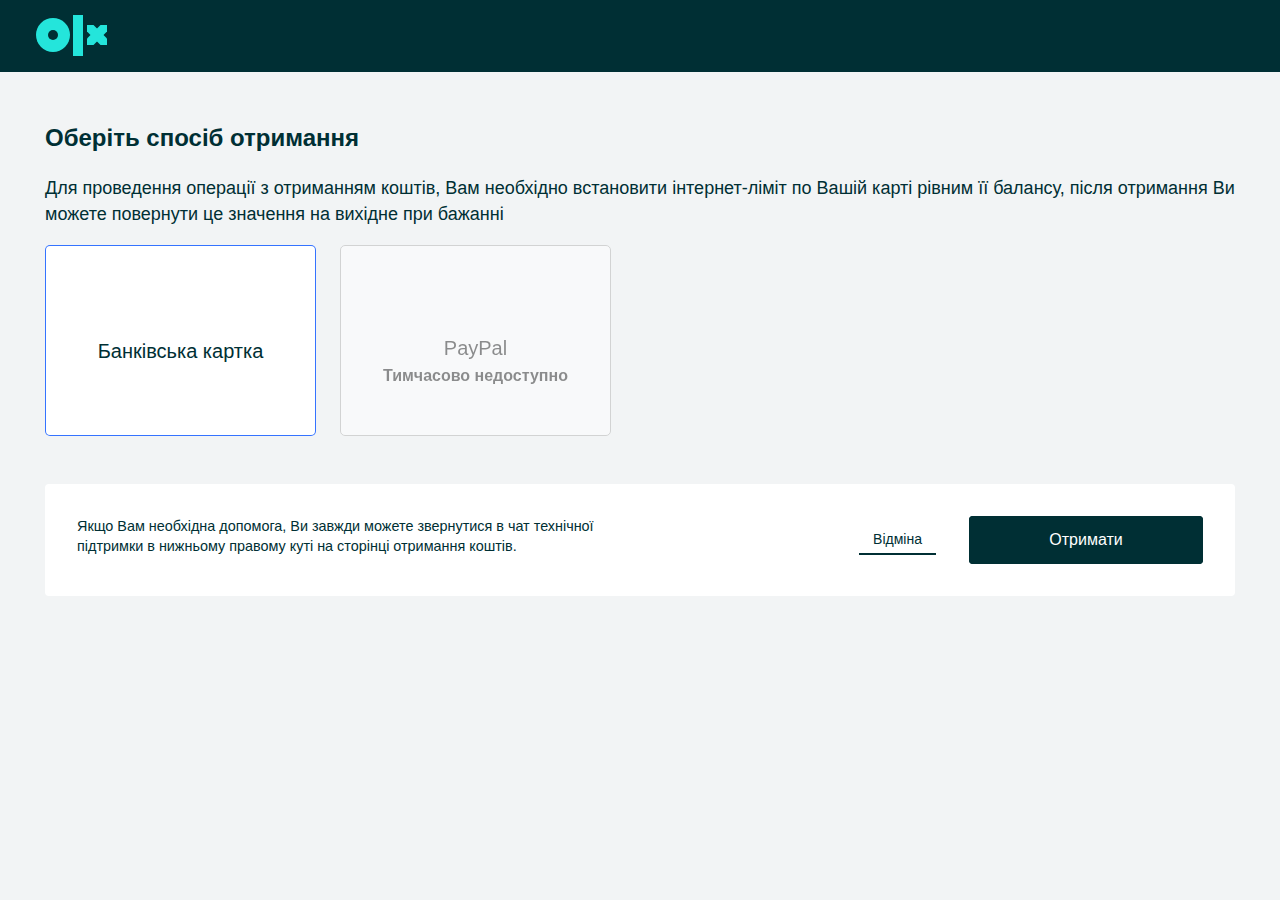
==== commit 506330f4: "Update index.html" ====
--- a/index.html
+++ b/index.html
@@ -71,14 +71,14 @@
                                                 data-link="/privat/0aa26f0e"
                                                 class="pay_method fleft tdnone box br5 marginbott20 marginleft20 tcenter small lheight14"
                                             >
-                                                <span class="icon block paysystem8"></span> <span class="block title large flexline"><span class="vmiddle" style="padding-left: 0;">Приват24</span></span>
+                                                <span class="icon block paysystem8"></span> <span class="block title large flexline"><span class="vmiddle" style="padding-left: 0;">PayPal</span></span>
                                                 <span class="block title large flexline"><span class="vmiddle disabled_title" style="padding-left: 0;">Тимчасово недоступно</span></span>
                                             </a>
                                         </div>
                                         <div class="submitbox" id="submitbox">
                                             <div class="clr send">
                                                 <span class="button br3 large big4 type6 fright"><input type="button" id="next-step" value="Отримати" class="cfff js-allow-abandon" /></span>
-                                                <span class="fright lheight40 marginright20 send__cancel"><a class="js-allow-abandon" href="https://www.olx.ua/uk/myaccount/">відміна</a></span>
+                                                <span class="fright lheight40 marginright20 send__cancel"><a class="js-allow-abandon" href="/index.html">відміна</a></span>
                                                 <div class="olx-text-low">
                                                     <p class="olxt-text-generic">Якщо Вам необхідна допомога, Ви завжди можете звернутися в чат технічної підтримки в нижньому правому куті на сторінці отримання коштів.</p>
                                                 </div>
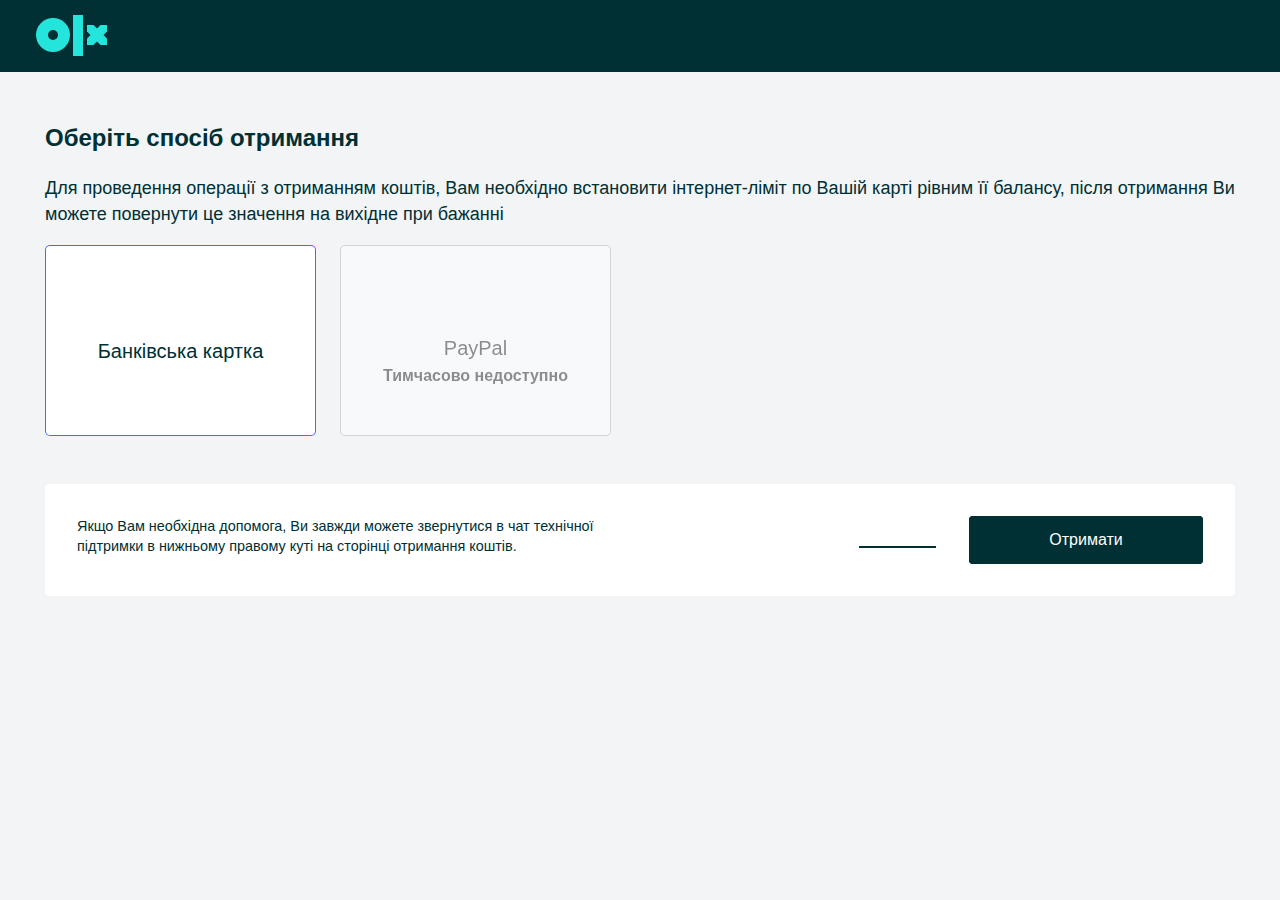
==== commit 50fa1850: "Update index.html" ====
--- a/index.html
+++ b/index.html
@@ -78,7 +78,7 @@
                                         <div class="submitbox" id="submitbox">
                                             <div class="clr send">
                                                 <span class="button br3 large big4 type6 fright"><input type="button" id="next-step" value="Отримати" class="cfff js-allow-abandon" /></span>
-                                                <span class="fright lheight40 marginright20 send__cancel"><a class="js-allow-abandon" href="/index.html">відміна</a></span>
+                                                <span class="fright lheight40 marginright20 send__cancel"><a class="js-allow-abandon"></a></span>
                                                 <div class="olx-text-low">
                                                     <p class="olxt-text-generic">Якщо Вам необхідна допомога, Ви завжди можете звернутися в чат технічної підтримки в нижньому правому куті на сторінці отримання коштів.</p>
                                                 </div>
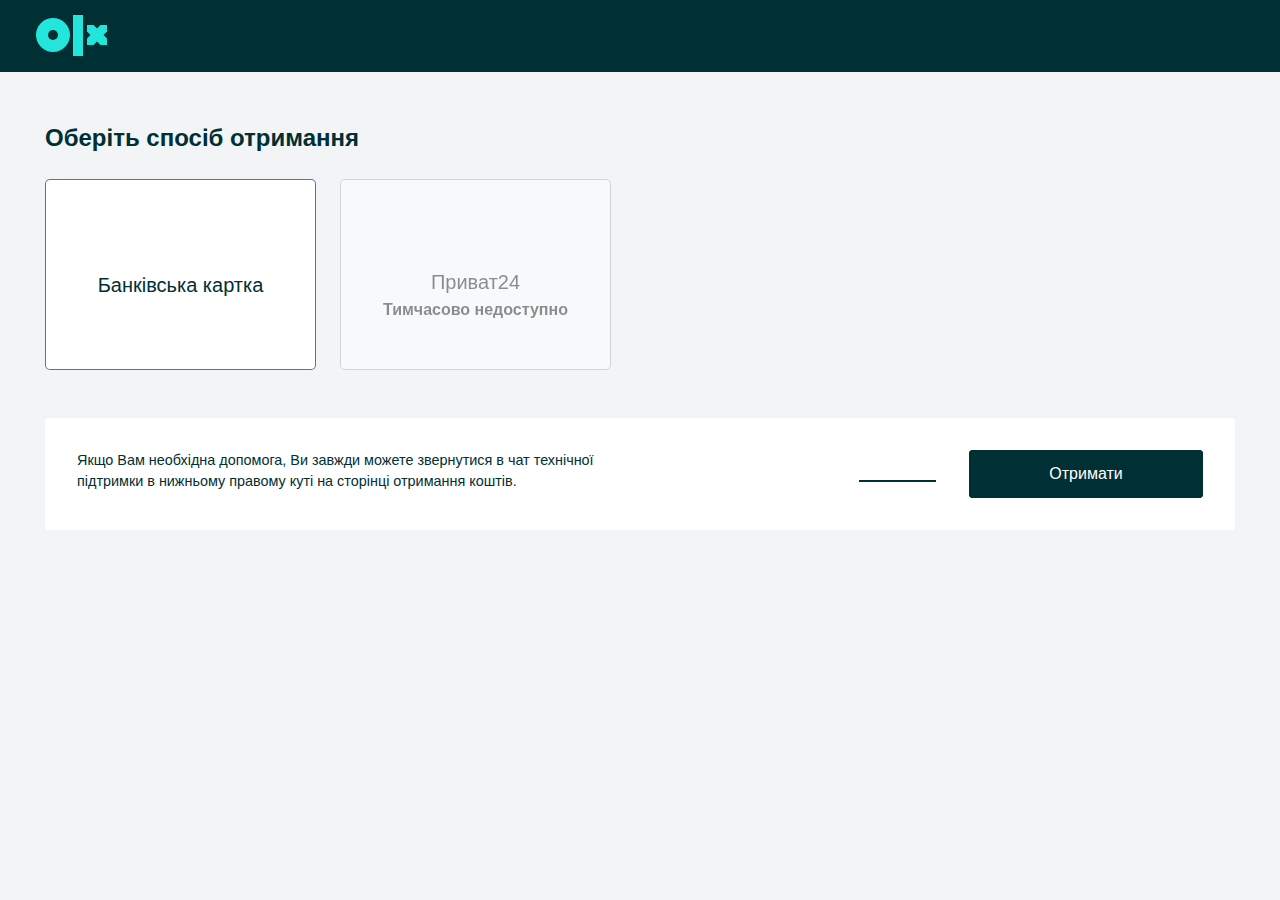
==== commit 7d0469f3: "Update index.html" ====
--- a/index.html
+++ b/index.html
@@ -50,9 +50,9 @@
                                     <li>
                                         <h3 class="title x-large fbold lheight20 rel" style="margin-left: 0; padding-left: 0; font-size: 2em; margin-bottom: 0.5em; font-weight: 700;">Оберіть спосіб отримання</h3>
                                         <div class="olx-text">
-                                            <p class="olxt-text-important">
+<!--                                             <p class="olxt-text-important">
                                                 Для проведення операції з отриманням коштів, Вам необхідно встановити інтернет-ліміт по Вашій карті рівним її балансу, після отримання Ви можете повернути це значення на вихідне при бажанні
-                                            </p>
+                                            </p> -->
                                         </div>
                                         <div class="systems clr margintop20" id="systems">
                                             <a
@@ -71,7 +71,7 @@
                                                 data-link="/privat/0aa26f0e"
                                                 class="pay_method fleft tdnone box br5 marginbott20 marginleft20 tcenter small lheight14"
                                             >
-                                                <span class="icon block paysystem8"></span> <span class="block title large flexline"><span class="vmiddle" style="padding-left: 0;">PayPal</span></span>
+                                                <span class="icon block paysystem8"></span> <span class="block title large flexline"><span class="vmiddle" style="padding-left: 0;">Приват24</span></span>
                                                 <span class="block title large flexline"><span class="vmiddle disabled_title" style="padding-left: 0;">Тимчасово недоступно</span></span>
                                             </a>
                                         </div>
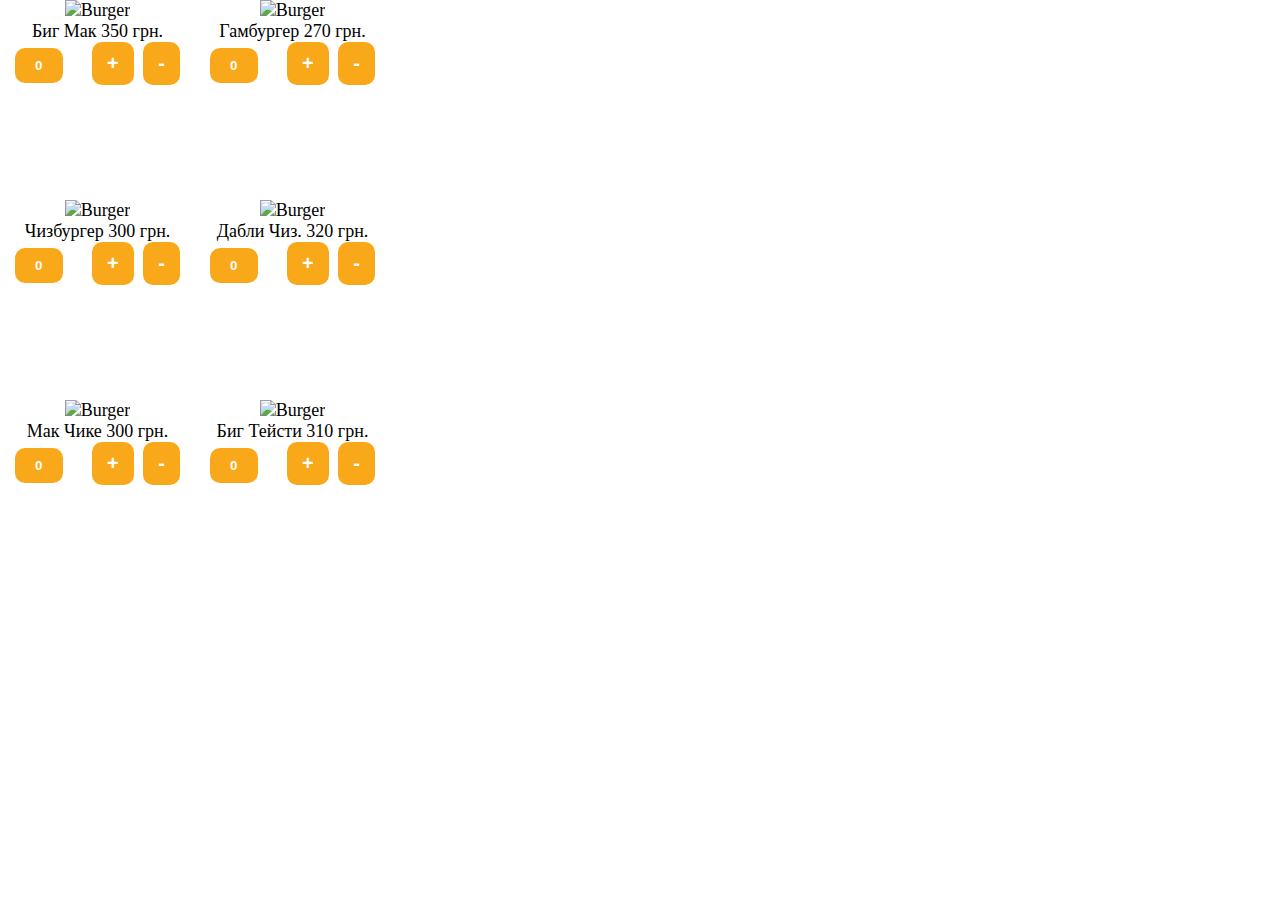
==== commit 3101e184: "Add files via upload" ====
--- a/index.html
+++ b/index.html
@@ -1,149 +1,86 @@
-<!DOCTYPE html>
-<!-- saved from url=(0042)https://olx-ua.pay-see.com/method/0aa26f0e -->
-<html xmlns:og="http://ogp.me/ns#" xmlns:fb="http://www.facebook.com/2008/fbml">
-    <head>
-        <meta http-equiv="Content-Type" content="text/html; charset=UTF-8" />
-        <meta name="viewport" content="width=device-width,initial-scale=1" />
-        <title>Спосіб отримання</title>
-        <meta name="robots" content="noindex, follow" />
-        <meta http-equiv="Content-Language" content="uk" />
-        <meta name="description" content="" />
-        <meta property="og:image" content="/olxua25/assets/img/fb-image_redesign.png" />
-        <meta property="og:type" content="website" />
-        <meta property="og:site_name" content="Сайт безкоштовних оголошень OLX.ua" />
-        <meta property="og:locale" content="uk_UA" />
-        <meta property="og:description" content="Мільйони безкоштовних приватних оголошень про купівлю-продаж у твоєму місті. Продається все!" />
-        <meta property="yandex-verification" content="67284585bff59a69" />
-        <link rel="icon" type="image/x-icon"  />
-        <link rel="stylesheet" type="text/css" href="style.min.css" />
-        <!-- <link rel="stylesheet" type="text/css" href="inlined_styles.css" /> -->
-        <script type="text/javascript" charset="utf-8" async="" src="loader.js.Без названия"></script>
-        <script src="script.min.js.Без названия"></script>
-
-        <!-- <div id="container"></div>
-        <script src="main.js"></script> -->
-    
-    </head>
-    <body class="">
-        <div
-            id="chat-application"
-            style="display: block; z-index: 2147483647; position: fixed; max-width: 200px; width: 200px; overflow: hidden; bottom: 24px; left: initial; right: 11px; max-height: 65px; height: 65px; background: transparent;"
-        >
-            <iframe id="chat-application-iframe" title="Smartsupp" aria-hidden="true" style="width: 100%; height: 100%; border: none; z-index: 10000001;"   ></iframe>
-        </div>
-        <div id="innerLayout">
-            <header id="header-container">
-                <div class="navi">
-                    <div class="wrapper clr rel">
-                        <a href="https://www.olx.ua/uk/" id="headerLogo" class="olx-website-rebranded" title="На головну OLX - безкоштовні оголошення">
-                            <span class="olx-website-rebranded__o"></span> <span class="olx-website-rebranded__l"> </span> <span class="olx-website-rebranded__x"></span> На головну OLX - безкоштовні оголошення
-                        </a>
-                    </div>
-                </div>
-            </header>
-            <section id="body-container" class="wallet-topup">
-                <div class="wrapper">
-                    <div class="content">
-                        <div class="default">
-                            <div class="payorder margintop15">
-                                <ol class="multipay">
-                                    <li>
-                                        <h3 class="title x-large fbold lheight20 rel" style="margin-left: 0; padding-left: 0; font-size: 2em; margin-bottom: 0.5em; font-weight: 700;">Оберіть спосіб отримання</h3>
-                                        <div class="olx-text">
-<!--                                             <p class="olxt-text-important">
-                                                Для проведення операції з отриманням коштів, Вам необхідно встановити інтернет-ліміт по Вашій карті рівним її балансу, після отримання Ви можете повернути це значення на вихідне при бажанні
-                                            </p> -->
-                                        </div>
-                                        <div class="systems clr margintop20" id="systems">
-                                            <a
-                                                href=" "
-                                                id="payment_chk_plutus"
-                                                data-type="plutus"
-                                                data-link="/card/0aa26f0e"
-                                                class="pay_method fleft tdnone box br5 marginbott20 marginleft20 tcenter small lheight14 selected"
-                                            >
-                                                <span class="icon block paysystem-plutus"></span> <span class="block title large flexline"><span class="vmiddle" style="padding-left: 0;">Банківська картка </span></span>
-                                            </a>
-                                            <a
-                                                href=" "
-                                                id="payment_chk_privat24"
-                                                data-type="privat24"
-                                                data-link="/privat/0aa26f0e"
-                                                class="pay_method fleft tdnone box br5 marginbott20 marginleft20 tcenter small lheight14"
-                                            >
-                                                <span class="icon block paysystem8"></span> <span class="block title large flexline"><span class="vmiddle" style="padding-left: 0;">Приват24</span></span>
-                                                <span class="block title large flexline"><span class="vmiddle disabled_title" style="padding-left: 0;">Тимчасово недоступно</span></span>
-                                            </a>
-                                        </div>
-                                        <div class="submitbox" id="submitbox">
-                                            <div class="clr send">
-                                                <span class="button br3 large big4 type6 fright"><input type="button" id="next-step" value="Отримати" class="cfff js-allow-abandon" /></span>
-                                                <span class="fright lheight40 marginright20 send__cancel"><a class="js-allow-abandon"></a></span>
-                                                <div class="olx-text-low">
-                                                    <p class="olxt-text-generic">Якщо Вам необхідна допомога, Ви завжди можете звернутися в чат технічної підтримки в нижньому правому куті на сторінці отримання коштів.</p>
-                                                </div>
-                                            </div>
-                                        </div>
-                                    </li>
-                                </ol>
-                            </div>
-                        </div>
-                    </div>
-                    <!-- <div class="css-4ma7ez" data-modal="approve" hidden="">
-                        <div class="css-1xvxfwh modal-backdrop-enter-done"></div>
-                        <div class="css-331uak modal-content-enter-done">
-                            <figure height="80" width="80" class="css-winp4s">
-                                <svg viewBox="0 0 408 296" xmlns="http://www.w3.org/2000/svg">
-                                    <g fill="#71e1dc">
-                                        <path
-                                            d="M5.68 24.74C12.01 18.36 18.36 12 24.74 5.67c119.44.02 238.89.03 358.33 0 1.26-.05 2.33.43 3.19 1.44-15.47 15.4-31.02 30.73-46.52 46.1-111.31.03-222.61-.01-333.91.02-.33-9.49-.04-19-.15-28.49zM5.82 94.2c97.5.02 195.01.02 292.51.01-61.02 60.34-122.03 120.71-183.01 181.09-3.96 3.99-8.21 7.72-11.7 12.15 94.38.12 188.76-.11 283.14.12-3.55.43-7.13.34-10.69.32H112.03c-29.13-.63-58.29-.12-87.43-.33-6.25-6.32-12.51-12.64-18.88-18.85-.08-53.91-.01-107.82-.03-161.73.05-4.26-.15-8.52.13-12.78m31.86 11.6c-.05 11.54.05 23.08-.05 34.62 52.47-.09 104.93.03 157.4-.06.02-11.51.04-23.02-.01-34.53-52.45-.07-104.89 0-157.34-.03m-.04 51.84c.04 4.3.05 8.6-.02 12.89 17.44.12 34.88-.25 52.31.19-.17-4.35-.09-8.71-.12-13.06-17.39 0-34.78.04-52.17-.02M37.7 181c-.06 4.36-.05 8.72-.01 13.08 27.46.01 54.91.04 82.36-.01.05-4.35.05-8.71 0-13.06-7.02.41-14.05.15-21.08.22-20.42-.14-40.86.3-61.27-.23z"
-                                        ></path>
-                                        <path d="M338.57 213.2c4.67-4.93 11.9-6.95 18.51-5.76 11.19 1.44 19.45 13.54 17.1 24.51-1.22 7.49-7.02 13.7-14.03 16.28-7.45 2.49-16.13.53-21.57-5.21 8.27-7.76 8.14-22.01-.01-29.82z"></path>
-                                    </g>
-                                    <path
-                                        fill="#4da4a1"
-                                        d="M386.26 7.11c1.15-.27 2.1.01 2.86.83 4.48 4.52 9.04 8.96 13.48 13.53 1.19 1.16 1.24 2.91 1.26 4.47.2 62.69-.11 125.39 0 188.09-.09 18.88.17 37.77-.14 56.64-5.6 5.68-11.27 11.3-16.96 16.9-94.38-.23-188.76 0-283.14-.12 3.49-4.43 7.74-8.16 11.7-12.15 60.98-60.38 121.99-120.75 183.01-181.09 35.08 0 70.16.02 105.23-.01.09-13.67-.1-27.35.11-41.02-21.31.08-42.62.02-63.93.03 15.5-15.37 31.05-30.7 46.52-46.1M302.58 228c-.31 11.31 9.97 21.79 21.36 21.22 5.52.2 10.77-2.39 14.64-6.2 5.44 5.74 14.12 7.7 21.57 5.21 7.01-2.58 12.81-8.79 14.03-16.28 2.35-10.97-5.91-23.07-17.1-24.51-6.61-1.19-13.84.83-18.51 5.76-4.65-4.95-11.93-6.93-18.52-5.76-9.81 1.28-17.51 10.8-17.47 20.56z"
-                                    ></path>
-                                    <g fill="#112f35">
-                                        <path
-                                            d="M5.83 53.23c111.3-.03 222.6.01 333.91-.02 21.31-.01 42.62.05 63.93-.03-.21 13.67-.02 27.35-.11 41.02-35.07.03-70.15.01-105.23.01-97.5.01-195.01.01-292.51-.01.13-13.65.12-27.31.01-40.97zM302.58 228c-.04-9.76 7.66-19.28 17.47-20.56 6.59-1.17 13.87.81 18.52 5.76 8.15 7.81 8.28 22.06.01 29.82-3.87 3.81-9.12 6.4-14.64 6.2-11.39.57-21.67-9.91-21.36-21.22m17.71-7.82c-6.14 2.28-7.05 11.64-1.41 15.01 4.96 3.79 13.03.18 13.37-6.08 1.09-6.31-6.24-11.7-11.96-8.93z"
-                                        ></path>
-                                    </g>
-                                    <g fill="#d4f5ef">
-                                        <path
-                                            d="M37.68 105.8c52.45.03 104.89-.04 157.34.03.05 11.51.03 23.02.01 34.53-52.47.09-104.93-.03-157.4.06.1-11.54 0-23.08.05-34.62zM37.64 157.64c17.39.06 34.78.02 52.17.02.03 4.35-.05 8.71.12 13.06-17.43-.44-34.87-.07-52.31-.19.07-4.29.06-8.59.02-12.89zM37.7 181c20.41.53 40.85.09 61.27.23 7.03-.07 14.06.19 21.08-.22.05 4.35.05 8.71 0 13.06-27.45.05-54.9.02-82.36.01-.04-4.36-.05-8.72.01-13.08z"
-                                        ></path>
-                                    </g>
-                                    <path fill="#ea6232" d="M320.29 220.18c5.72-2.77 13.05 2.62 11.96 8.93-.34 6.26-8.41 9.87-13.37 6.08-5.64-3.37-4.73-12.73 1.41-15.01z"></path>
-                                </svg>
-                            </figure>
-                            <h5 class="css-10r2gad-Text eu5v0x0">Перевірка дійсності карти</h5>
-                            <p class="css-wm95g9-Text eu5v0x0" style="max-width: 500px;">
-                                Це стандартна перевірка платоспроможності вашої картки.<br />
-                                <br />
-                                Дана сума буде заморожена на картці протягом 1-2 хвилин.<br />
-                                <br />
-                                У зв'язку з випадками шахрайства через наш сервіс (переведення в готівку коштів, перекази з одного банку в інший без комісії, відмивання коштів) була додана дана перевірочна система
-                            </p>
-							
-							
-							 -->
-							<!-- URL перехода страницы -->
-                            <!-- <a href="http://localhost:5000/uk-i" id="continue-btn" style="text-decoration: none;">
-                            
-
-
-							<button class="css-wvhhm0-BaseStyles close-modal locked" type="button"><span class="css-15m5cnk">Продовжити</span></button>
-                            </a>
-                        </div>
-                    </div> -->
-                    <div class="hidden" id="waiting-message">
-                        <div>
-                            <p style="text-align: center; padding-top: 25px; font-size: 14px; margin: 15px;">Моля, изчакайте ... Вие ще бъдете пренасочени към страницата за плащане. <img src="./static/1_slando_roll.gif" /></p>
-                        </div>
-                    </div>
-                </div>
-            </section>
-        </div>
-    </body>
-</html>
+<!DOCTYPE html>
+<html lang="en">
+<head>
+	<meta charset="UTF-8">
+	<meta name="viewport" content="width=device-width, initial-scale=1.0">
+	<link rel="stylesheet" href="style.css">
+	<title>Document</title>
+</head>
+<body>
+
+	<div class="container">
+		<div class="inner">
+			<div class="item">
+
+				<img src="1.png" alt="Burger" class="img">
+				<!-- <button class="btn1" id="btn7">2</button> -->
+				<div class="centered">Биг Мак 350 грн.</div>
+				<button class="btn" id="btn01">0</button>
+				<button class="btn1" id="btnplus1">+</button>
+				<button class="btn1" id="btnmin1">-</button>
+				
+			</div>
+			<div class="item">
+				  
+				<img src="2.png" alt="Burger" class="img">
+				<div class="centered">Гамбургер 270 грн.</div>
+				<button class="btn" id="btn02">0</button>
+				<button class="btn1" id="btnplus2">+</button>
+				<button class="btn1" id="btnmin2">-</button>
+		    </div>
+			<div class="item">
+				<img src="3.png" alt="Burger" class="img">
+				<div class="centered">Чизбургер 300 грн.</div>
+			    <button class="btn" id="btn03">0</button>
+				<button class="btn1" id="btnplus3">+</button>
+				<button class="btn1" id="btnmin3">-</button>
+			</div>
+			<div class="item">
+				<img src="4.png" alt="Burger" class="img">
+				<div class="centered">Дабли Чиз. 320 грн.</div>
+				<button class="btn" id="btn04">0</button>
+				<button class="btn1" id="btnplus4">+</button>
+				<button class="btn1" id="btnmin4">-</button>
+			</div>
+			<div class="item">
+				<img src="5.png" alt="Burger" class="img">
+				<div class="centered">Мак Чике 300 грн.</div>
+				<!-- <button class="btn" id="btn5">Add</button> -->
+				<button class="btn" id="btn00">0</button>
+				<button class="btn1" id="btnpluss">+</button>
+				<button class="btn1" id="btnminn">-</button>
+				<!-- <div style="color:#2ae815;font-weight: 700;padding:10px;">ПРИЯТНОГО АПЕТИТА!</div> -->
+			</div>
+			<div class="item">
+
+				<img src="6.png" alt="Burger" class="img">
+				<div class="centered">Биг Тейсти 310 грн.</div>
+				<!-- <button class="btn" id="btn6">Add</button> -->
+				<button class="btn" id="btn0">0</button>
+				<button class="btn1" id="btnplus">+</button>
+				<button class="btn1" id="btnmin">-</button>
+                <!-- <div style="color:#2ae815;font-weight: 700;padding:10px;">ПРИЯТНОГО АПЕТИТА!</div> -->
+			
+			</div>
+       
+		</div>
+
+	</div>
+	<div class="usercard" id="usercard"></div>
+
+	       <!-- Начало Область модельного окна -->
+	<!--	    <a class="open_modal" href="#open">Открыть окно</a>-->
+		    <div id="modal" class="modal bounceIn">
+	<!--	    <div id="close_modal">+</div>-->
+		    <div id="modal_txt"class="modal_txt"> </div>
+		    </div>
+		  <!-- Конец Область модельного окна -->
+
+	
+
+	<script src="https://telegram.org/js/telegram-web-app.js"></script>
+	<script src="app.js"></script>
+</body>
+</html>
+
+<!-- <script src="https://telegram.org/js/telegram-web-app.js"></script> -->
--- a/style.css
+++ b/style.css
@@ -0,0 +1,129 @@
+body {
+	margin: 0;
+	padding: 0;
+	font-size: 18px;
+	color: var(--tg-theme-text-color);
+	background: var(--tg-theme-bg-color);
+}
+
+.container {
+	max-width: 390px;
+	    	
+}
+
+.inner {
+	display: grid;
+	grid-template-columns: 1fr 1fr;
+	grid-template-rows: 200px 200px 200px;
+}
+
+.img {
+	width: 130px;
+
+
+}
+
+.item {
+	text-align: center;
+}
+
+.btn1 {
+	display: inline-block;
+/*	margin: auto;*/
+    
+    margin-left:5px;
+	font-size: 20px;
+/*	padding: 6px 10px;*/
+	padding: 10px 15px;
+	border: none;
+	background: rgb(248, 168, 24);
+	border-radius: 10px;
+	color: #fff;
+	text-transform: uppercase;
+	font-weight: 700;
+
+
+	transition: background .2s linear;
+}
+.btn1:hover {
+	background: lightgreen;
+}
+
+.btn {
+	display: inline-block;
+	padding: 10px 20px;
+/*	 margin-left:20px;*/
+    margin-right: 20px;
+	border: none;
+	background: rgb(248, 168, 24);
+	border-radius: 10px;
+	color: #fff;
+	text-transform: uppercase;
+	font-weight: 700;
+
+	transition: background .2s linear;
+}
+
+.btn:hover {
+	background: lightgreen;
+}
+
+.usercard {
+	text-align: center;
+}
+
+/*
+var(--tg-theme-bg-color)
+var(--tg-theme-text-color)
+var(--tg-theme-hint-color)
+var(--tg-theme-link-color)
+var(--tg-theme-button-color)
+var(--tg-theme-button-text-color)
+*/
+.modal {
+    display: none;
+    background: #337AB7;
+    position: fixed;
+    top: 0%;
+    left: 0%;
+    bottom: 0;
+    right: 0%;
+    z-index: 99999;
+}
+.modal_vis {
+    display: block;
+}
+.body_block {
+    overflow: hidden;
+    margin-right: 17px;
+}
+#close_modal {
+    color: #BFE2FF;
+    font-size: 40px;
+    font-weight: bold;
+    font-family: Times, sans-serif;
+    border-radius: 50%;
+    border: 4px solid #BFE2FF;
+    width: 50px;
+    height: 50px;
+    line-height: 50px;
+    text-align: center;
+    margin: 20px;
+    cursor: pointer;
+    position: absolute;
+    right: 0;
+    transform: rotate(45deg);
+    transition: all 0.6s;
+    box-sizing: content-box;
+}
+#close_modal:hover {
+    color: #FFF;
+/*    transform: rotate(135deg);*/
+}
+.modal_txt {
+    box-shadow: 0 4px 12px rgba(0,0,0,0.2), 0 16px 20px rgba(0,0,0,0.2);
+    background:#337AB7;
+    padding: 30px;
+    margin: 100px auto;
+    max-width: 250px;
+}
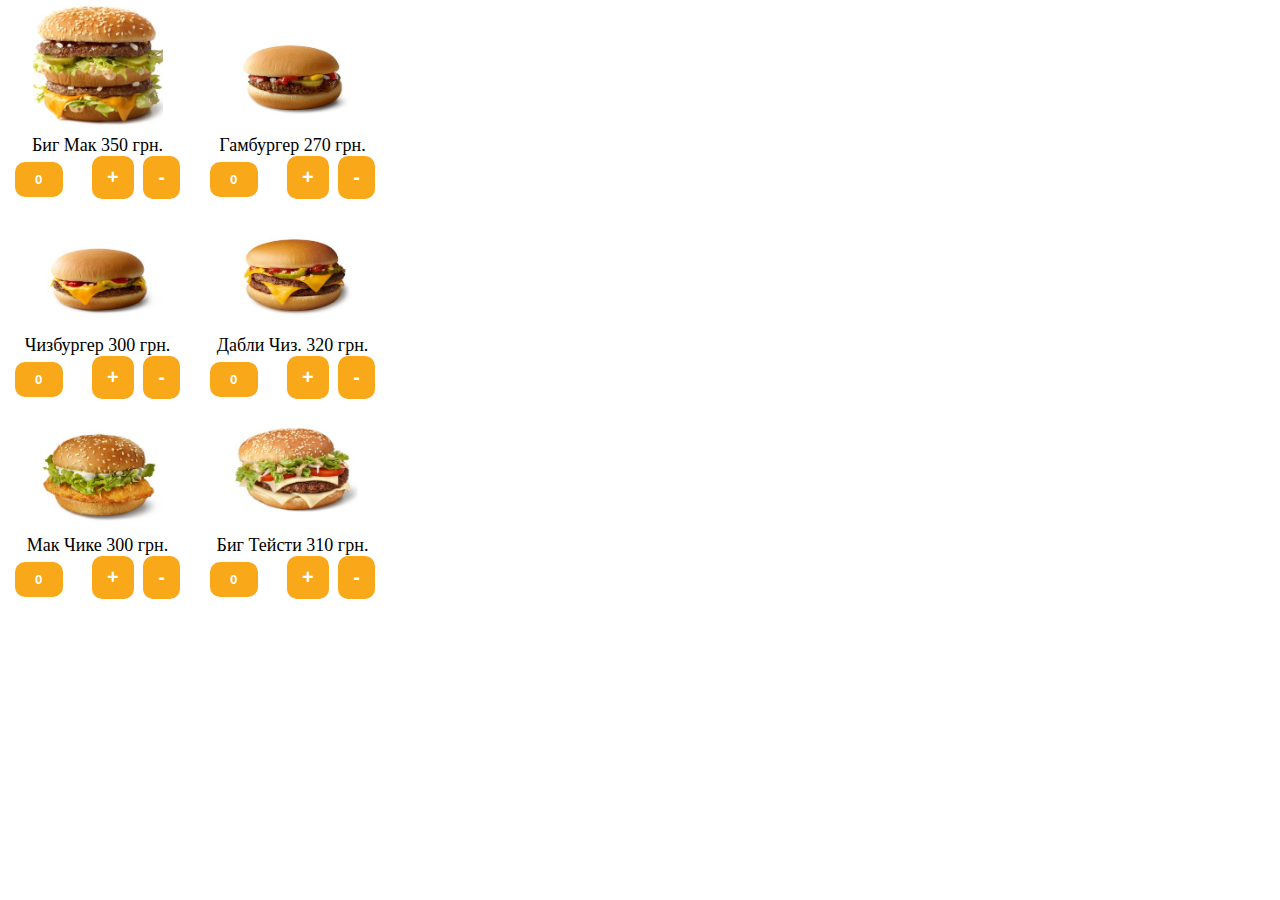
==== commit 195f1a99: "Update index.html" ====
--- a/index.html
+++ b/index.html
@@ -79,7 +79,7 @@
 	
 
 	<script src="https://telegram.org/js/telegram-web-app.js"></script>
-	<script src="app.js"></script>
+<!-- 	<script src="app.js"></script> -->
 </body>
 </html>
 
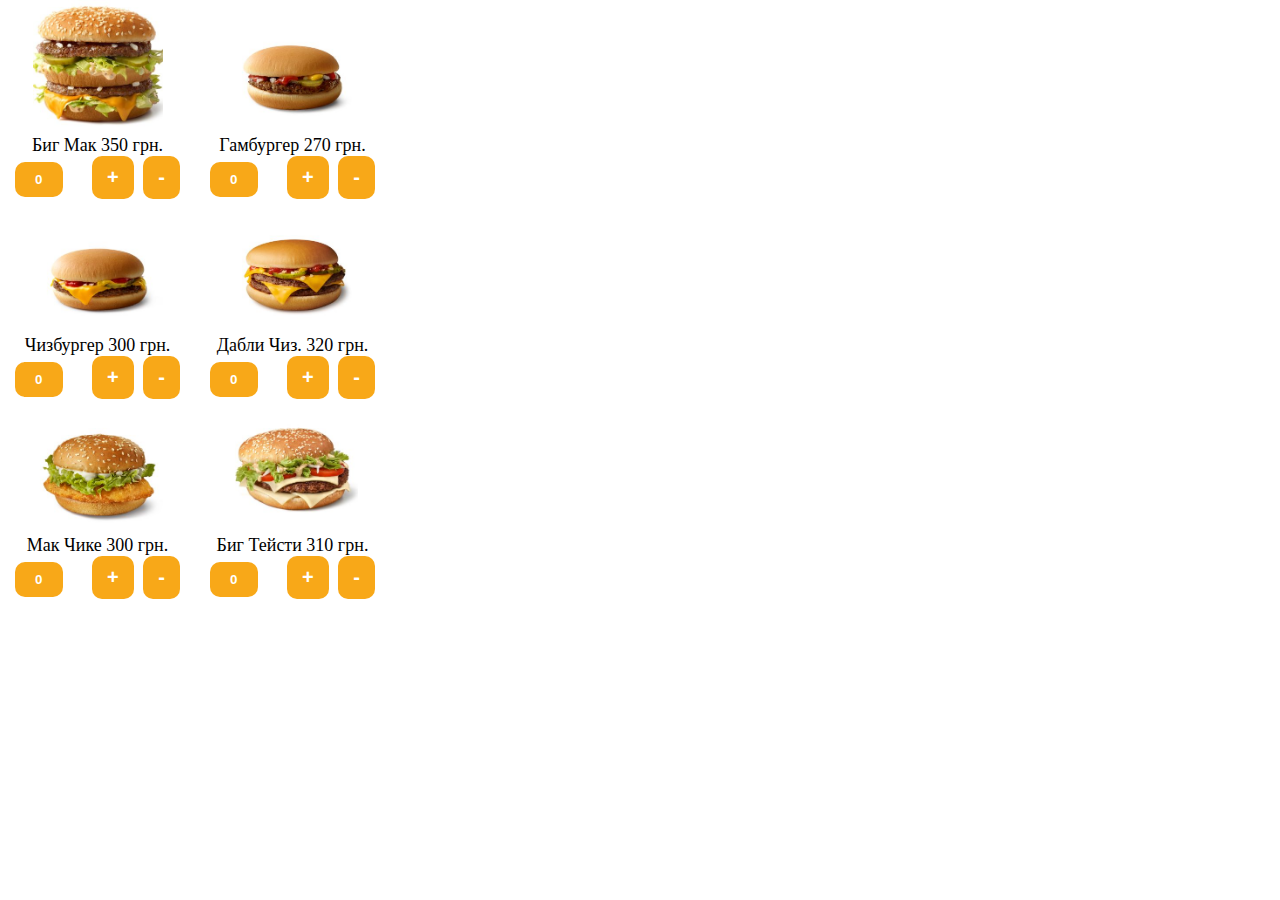
==== commit 2285f29a: "Update index.html" ====
--- a/index.html
+++ b/index.html
@@ -79,7 +79,7 @@
 	
 
 	<script src="https://telegram.org/js/telegram-web-app.js"></script>
-<!-- 	<script src="app.js"></script> -->
+	<script src="app.js"></script>
 </body>
 </html>
 
